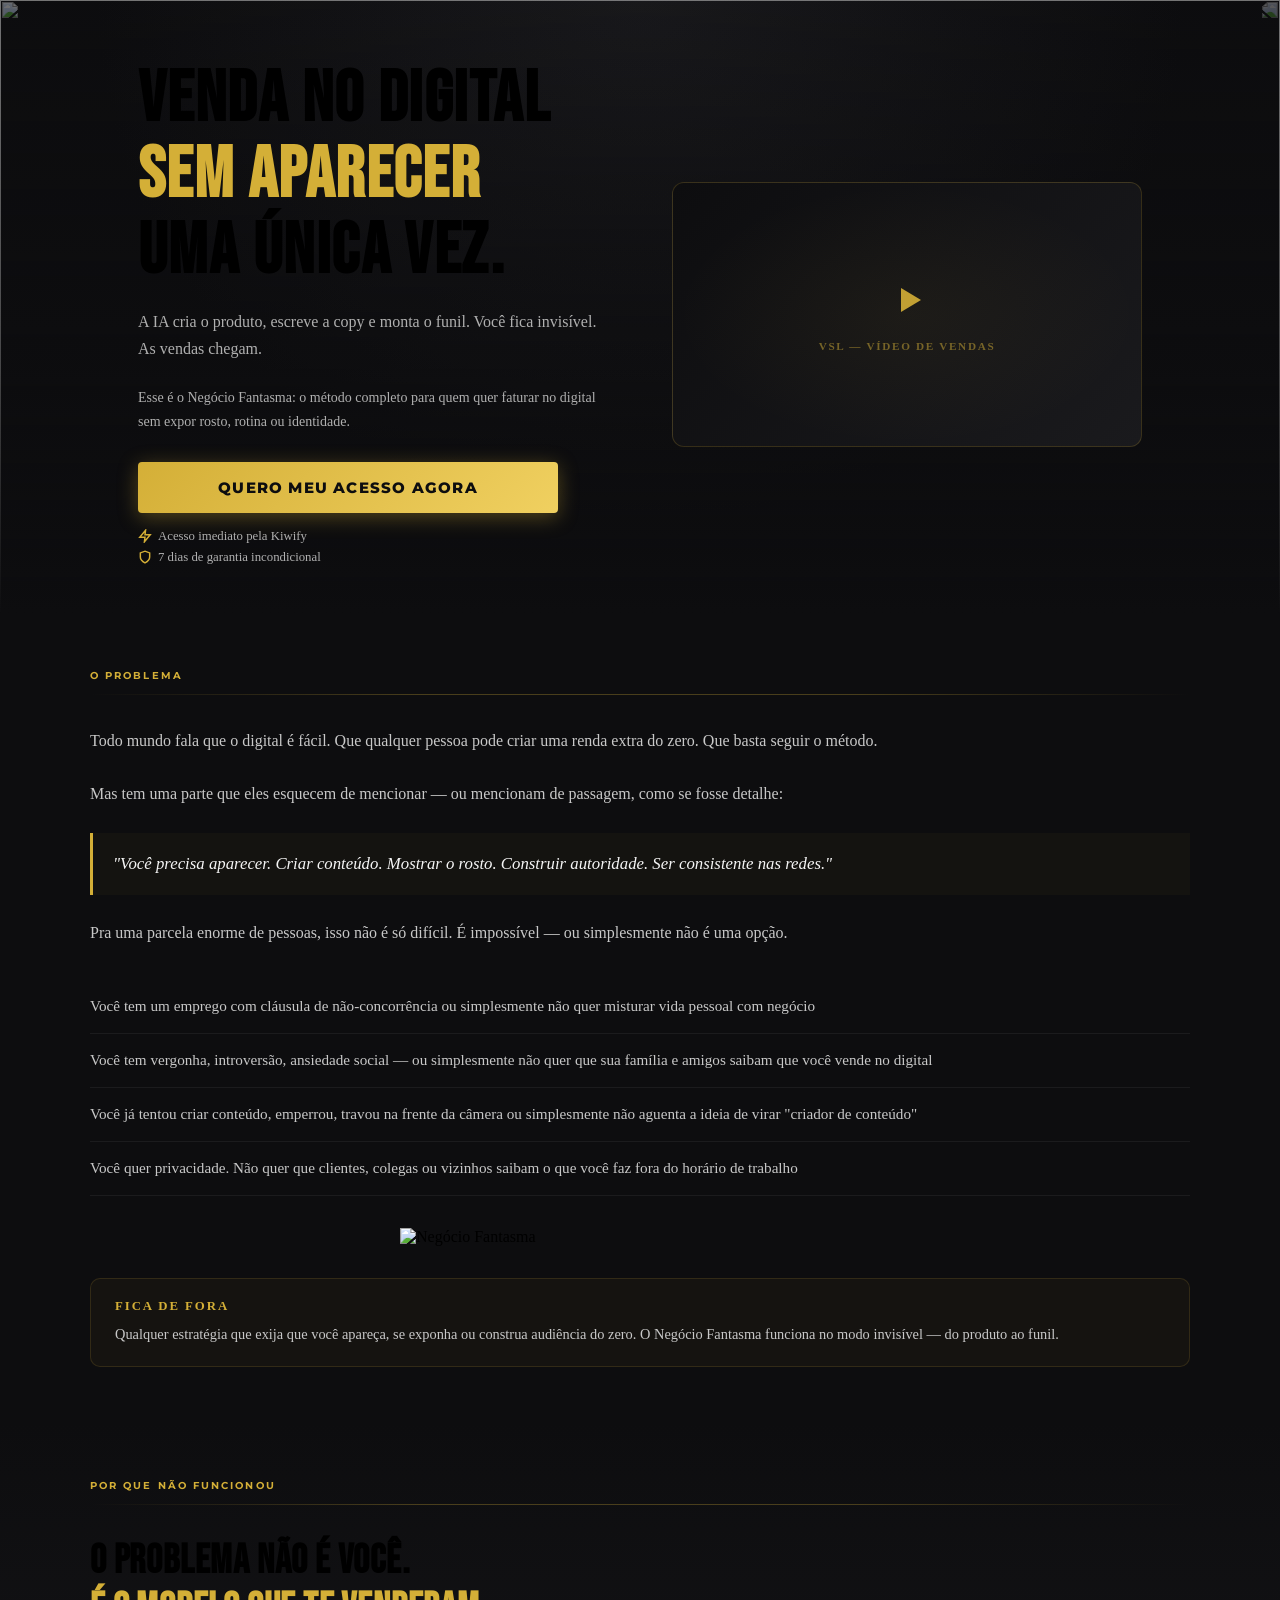
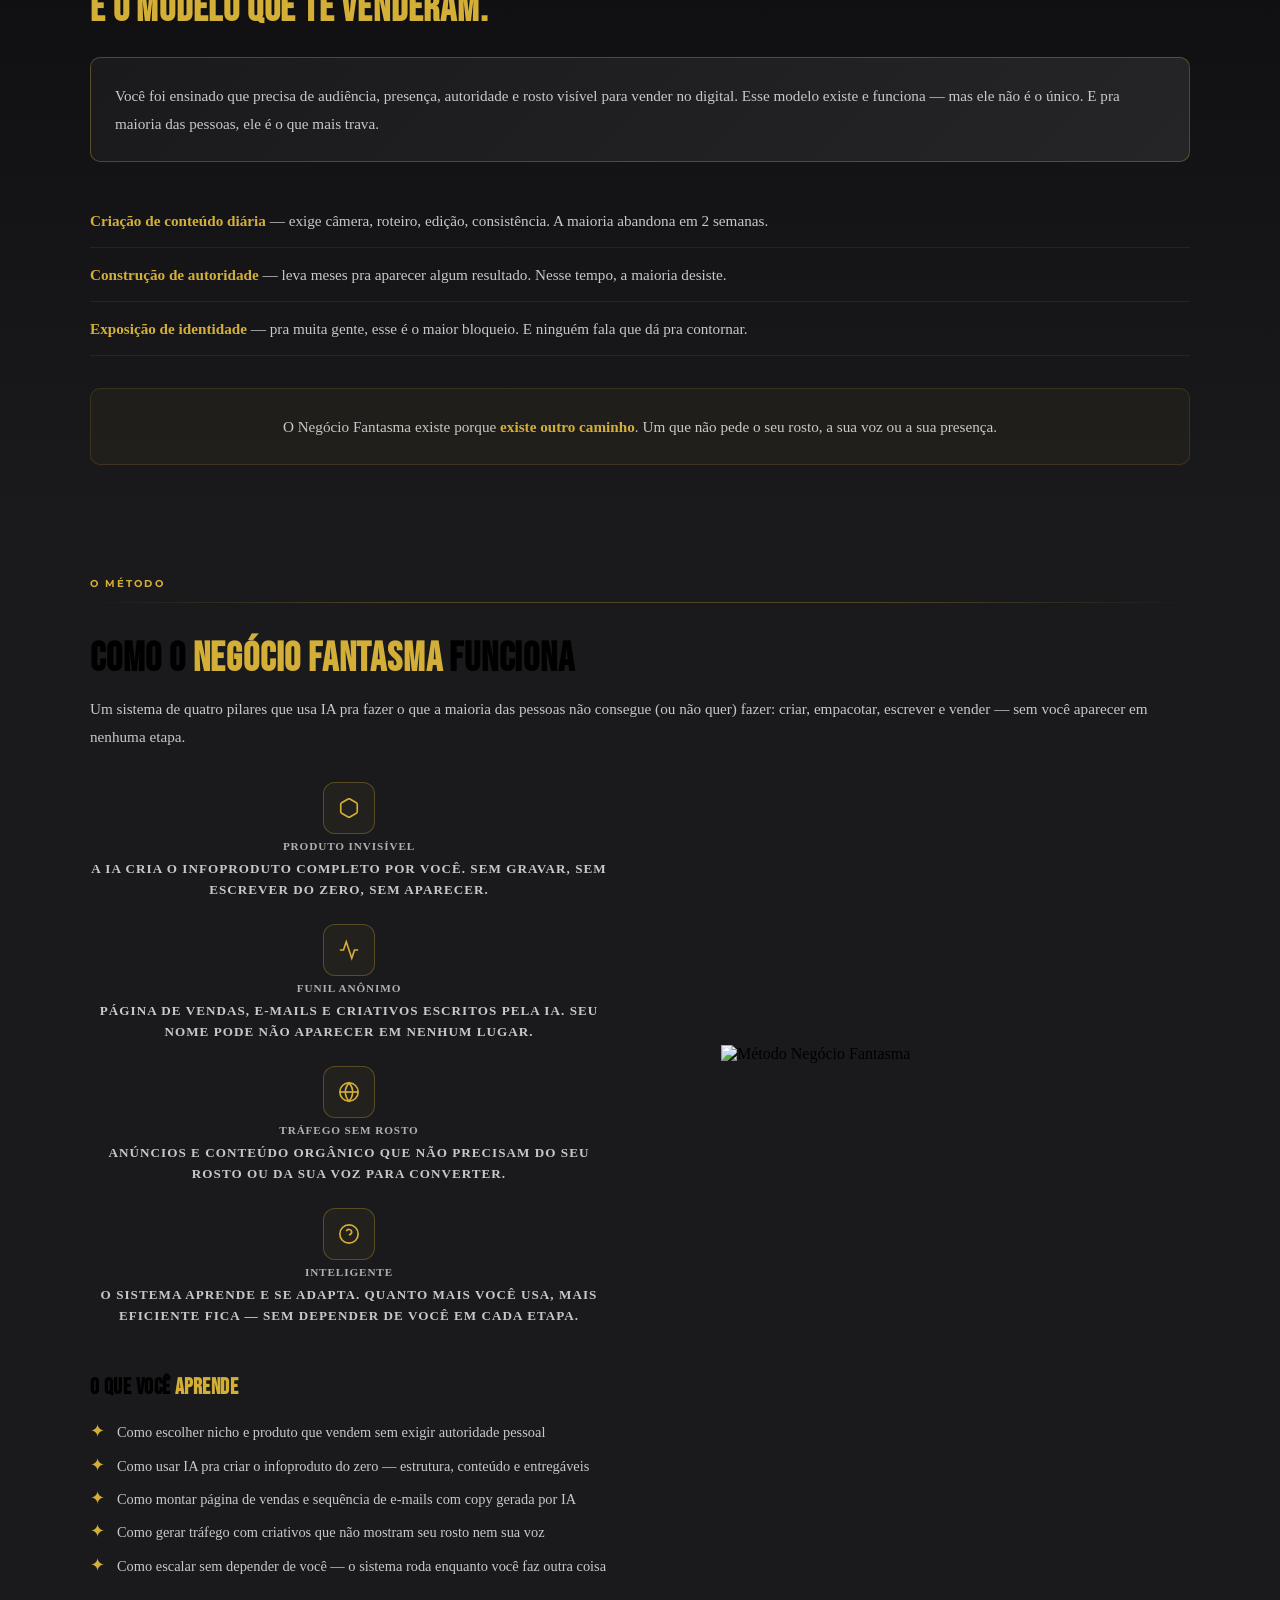
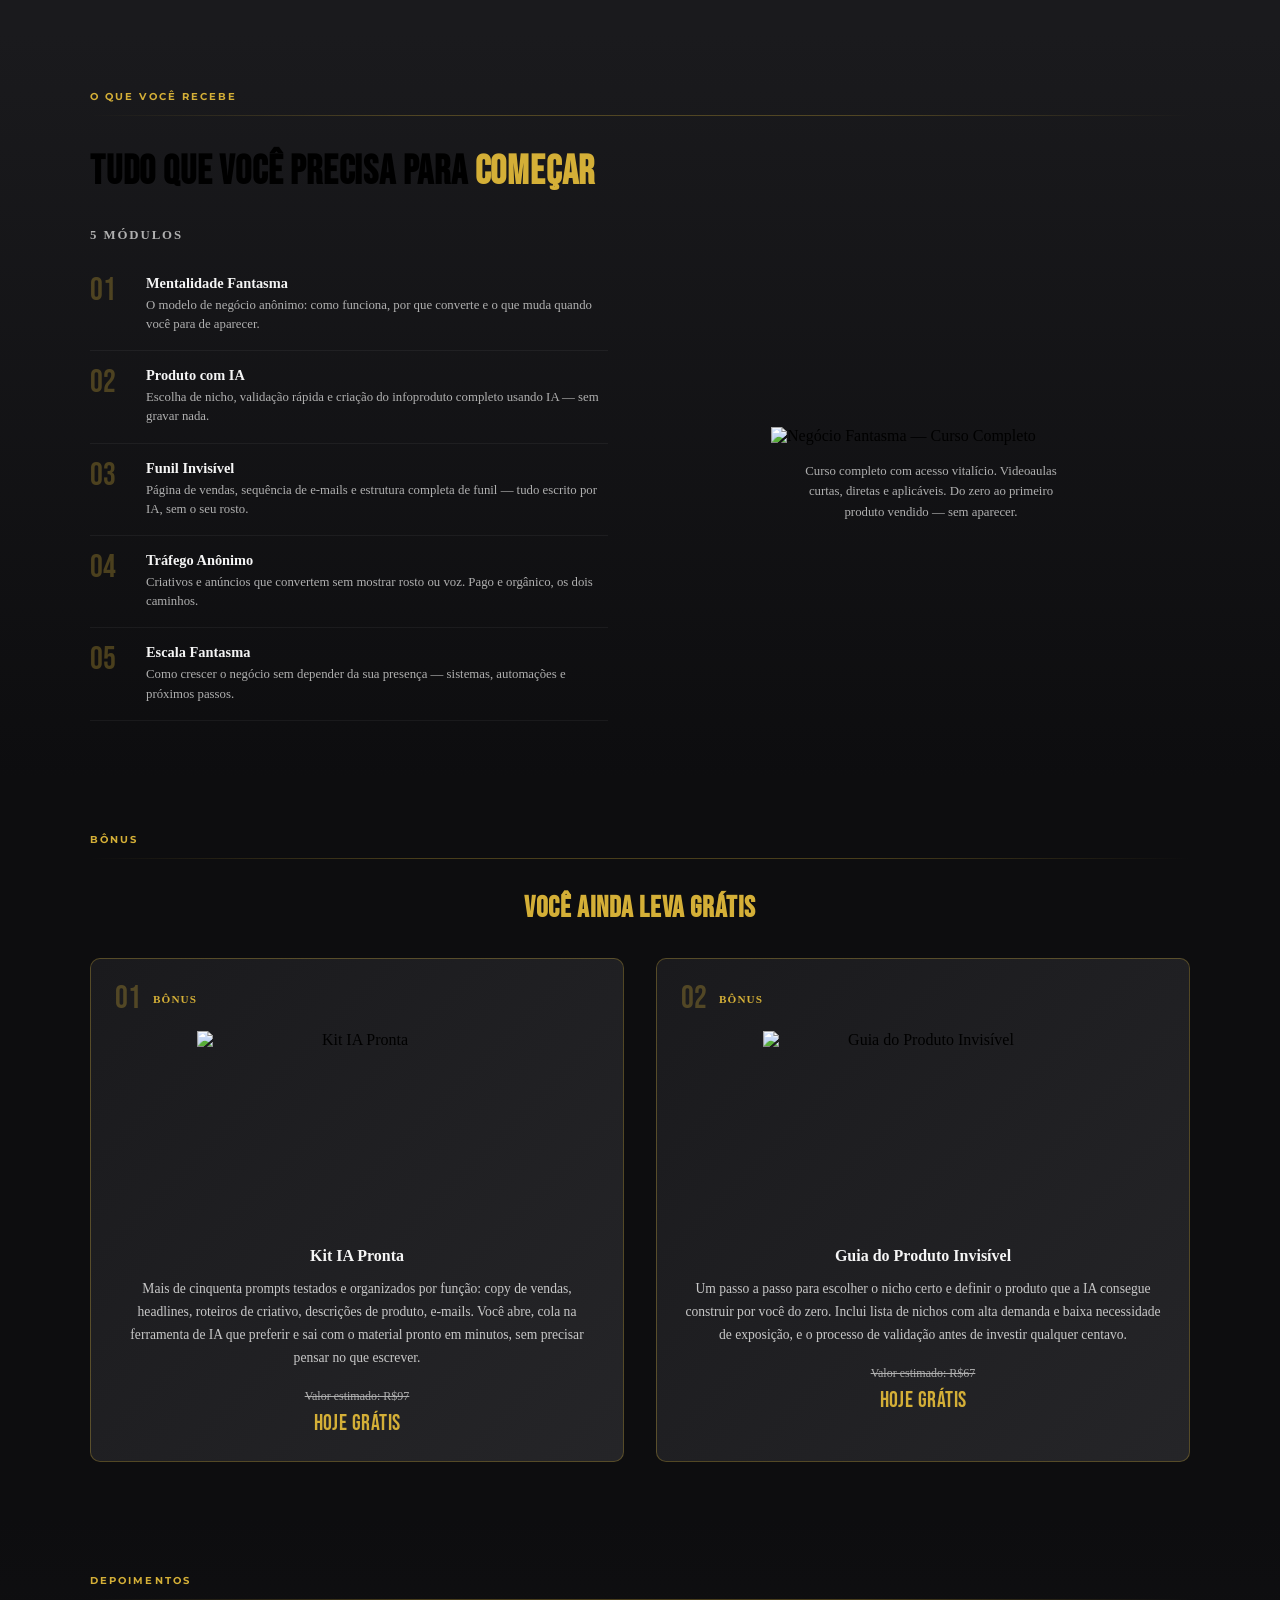
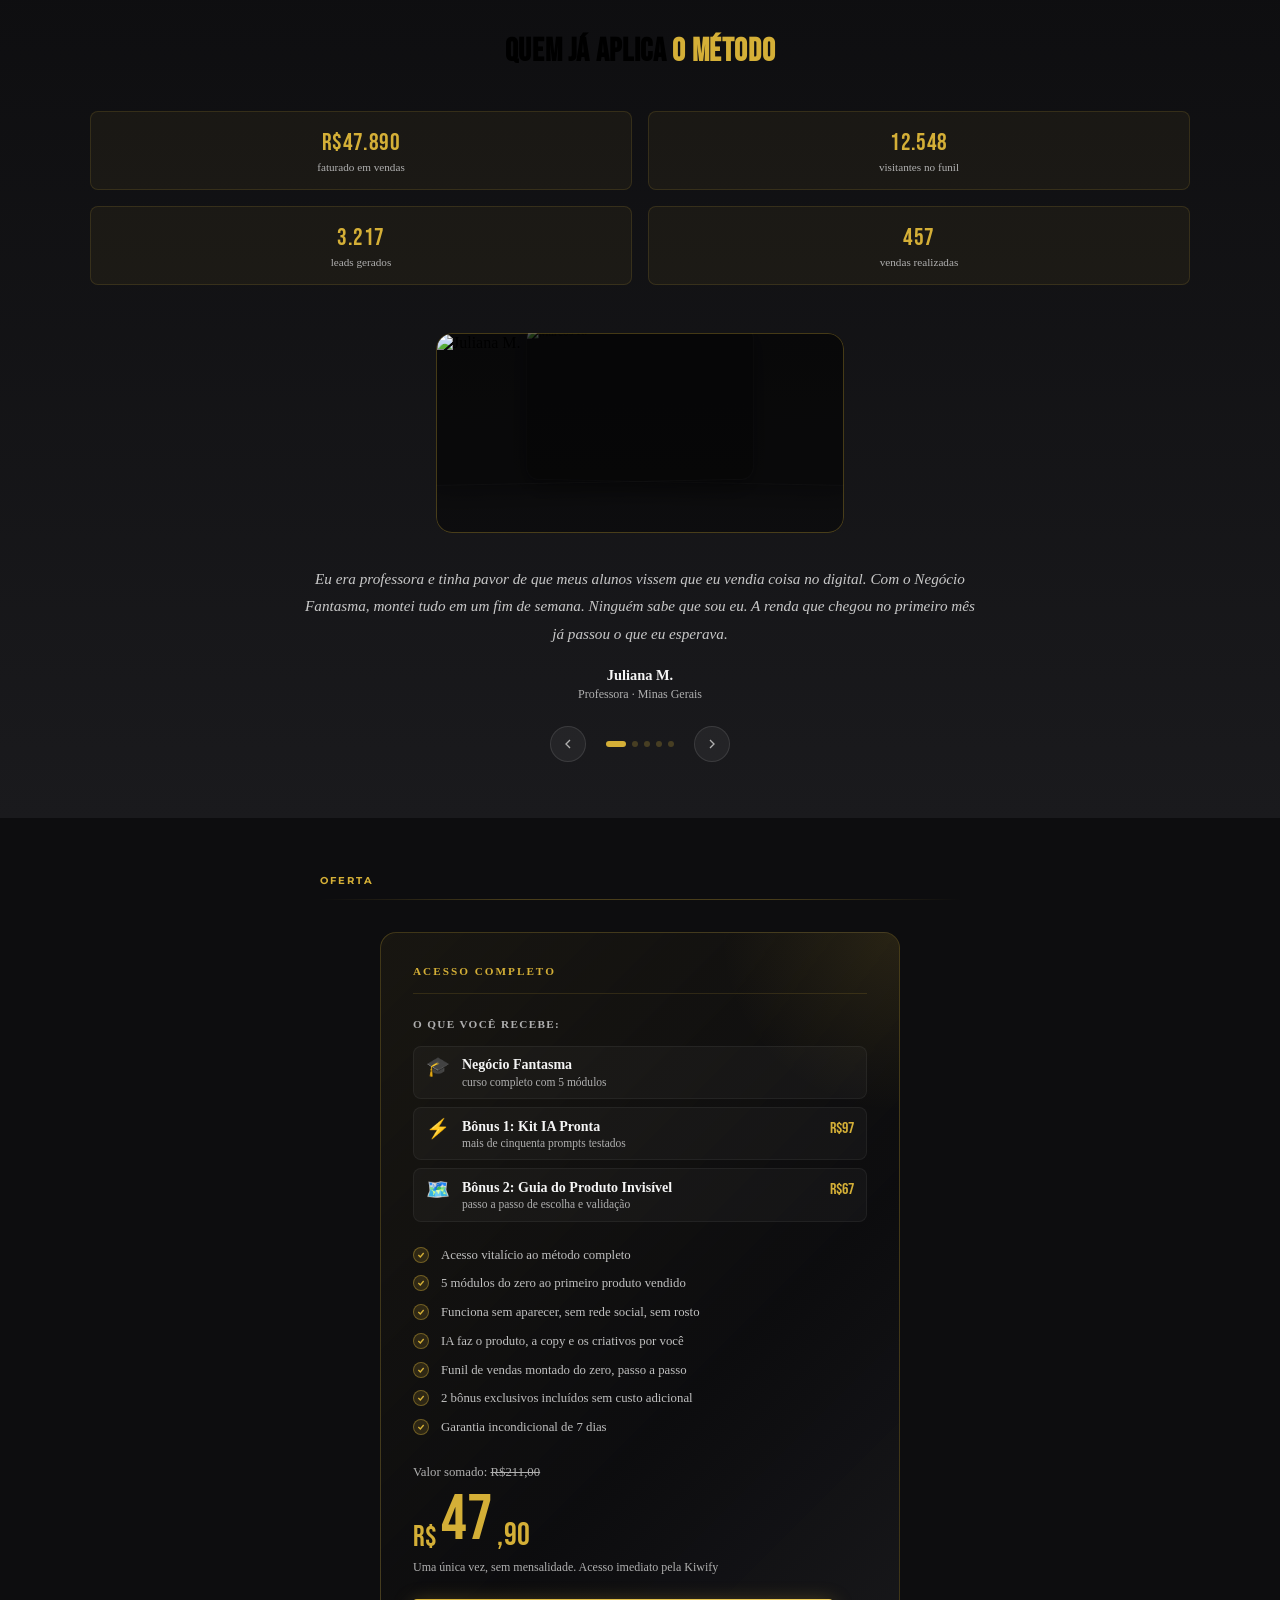
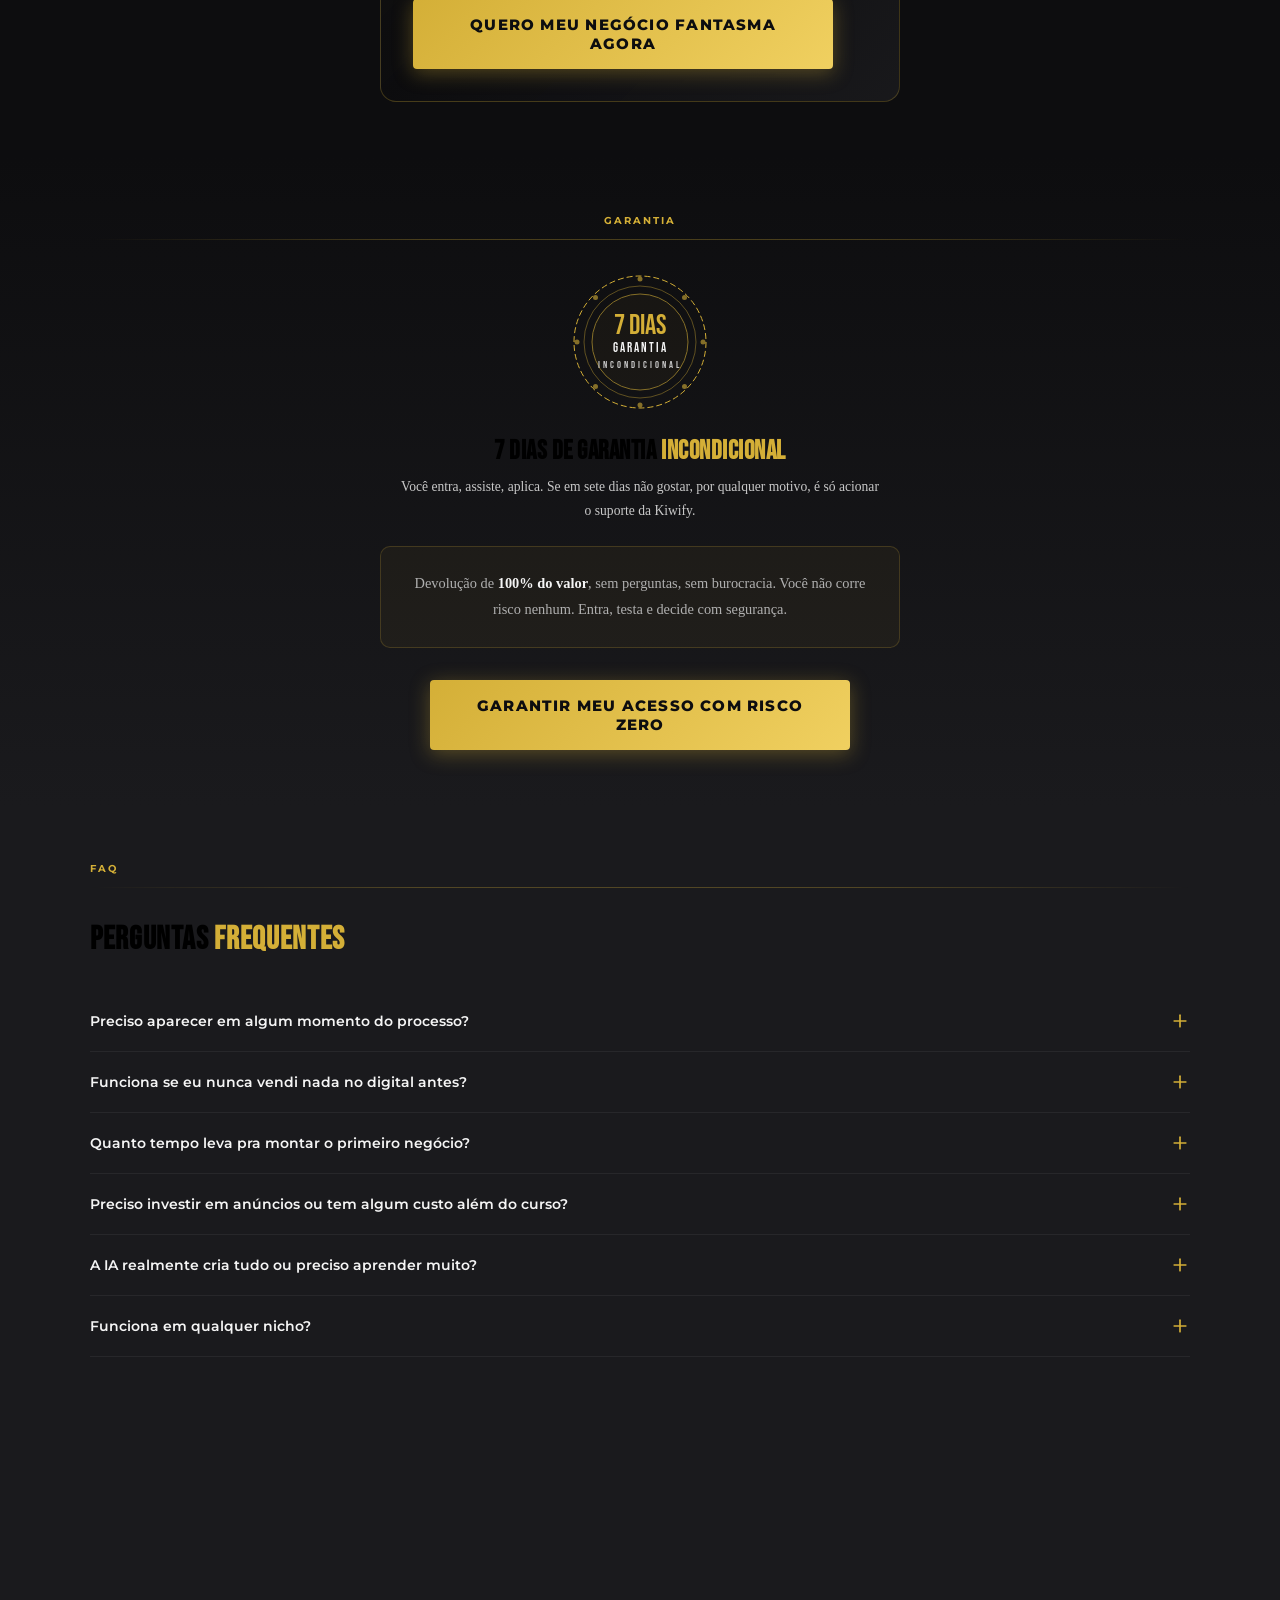
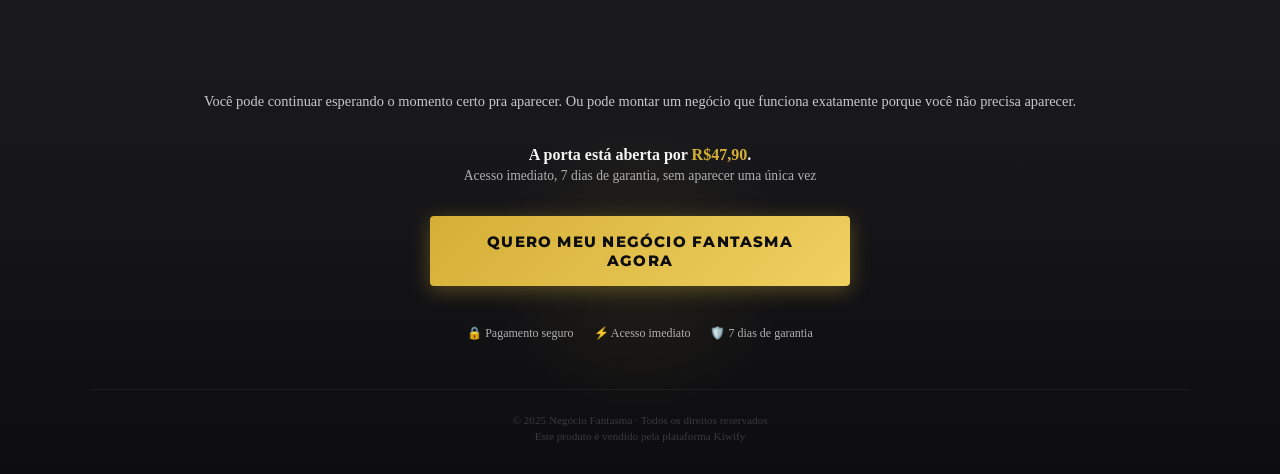
==== index.html @ 1757d009 "Add files via upload" ====
<!DOCTYPE html>
<html lang="pt-BR">
<head>
  <meta charset="UTF-8" />
  <meta name="viewport" content="width=device-width, initial-scale=1.0" />
  <title>Negócio Fantasma — Venda no Digital Sem Aparecer</title>
  <link rel="preconnect" href="https://fonts.googleapis.com" />
  <link rel="preconnect" href="https://fonts.gstatic.com" crossorigin />
  <link href="https://fonts.googleapis.com/css2?family=Bebas+Neue&family=Montserrat:ital,wght@0,400;0,500;0,600;0,700;1,400&display=swap" rel="stylesheet" />
  <link rel="stylesheet" href="styles.css" />
</head>
<body>

<!-- ===== HERO ===== -->
<section style="background:radial-gradient(ellipse at top center,#1a1a1d 0%,#0d0d0f 60%);padding:0;position:relative;overflow:hidden;">
  <!-- bg image espelho -->
  <div style="position:absolute;inset:0;z-index:0;opacity:0.35;transform:scaleX(-1);">
    <img src="images/img1.png" alt="" aria-hidden="true" style="width:100%;height:100%;object-fit:cover;object-position:center;" />
  </div>
  <!-- bg image normal -->
  <div style="position:absolute;inset:0;z-index:0;opacity:0.45;">
    <img src="images/img1.png" alt="" aria-hidden="true" style="width:100%;height:100%;object-fit:cover;object-position:center;" />
  </div>
  <!-- gradient overlay -->
  <div style="position:absolute;inset:0;z-index:1;background:linear-gradient(to bottom,rgba(13,13,15,0.1) 0%,rgba(13,13,15,0.5) 60%,#0d0d0f 100%);"></div>

  <div class="nf-hero-inner" style="position:relative;z-index:2;max-width:480px;margin:0 auto;padding:3rem 1.25rem 2rem;">
    <!-- LEFT — text + CTA -->
    <div class="nf-hero-left">
      <div style="text-align:center;margin-bottom:1.25rem;">
        <h1 class="nf-title" style="font-size:clamp(2.8rem,10vw,4.5rem);line-height:1;margin-bottom:0.25rem;">VENDA NO DIGITAL</h1>
        <h1 class="nf-title nf-gold" style="font-size:clamp(2.8rem,10vw,4.5rem);line-height:1;margin-bottom:0.25rem;">SEM APARECER</h1>
        <h1 class="nf-title" style="font-size:clamp(2.8rem,10vw,4.5rem);line-height:1;">UMA ÚNICA VEZ.</h1>
      </div>

      <p style="font-size:1rem;line-height:1.7;color:#b0b0b0;text-align:center;margin-bottom:1.5rem;">
        A IA cria o produto, escreve a copy e monta o funil. Você fica invisível. As vendas chegam.
      </p>

      <!-- VSL mobile -->
      <div class="nf-hero-vsl-mobile">
        <div class="nf-video-placeholder" style="margin-bottom:1.75rem;aspect-ratio:16/9;">
          <svg width="48" height="48" viewBox="0 0 48 48" fill="none" xmlns="http://www.w3.org/2000/svg" style="opacity:0.9;">
            <polygon points="18,12 38,24 18,36" fill="#d4af37"/>
          </svg>
          <span class="nf-video-label">VSL — Vídeo de Vendas</span>
        </div>
      </div>

      <p style="font-size:0.875rem;line-height:1.7;color:#b0b0b0;text-align:center;margin-bottom:1.75rem;">
        Esse é o Negócio Fantasma: o método completo para quem quer faturar no digital sem expor rosto, rotina ou identidade.
      </p>

      <div style="display:flex;justify-content:center;margin-bottom:1rem;">
        <a href="#oferta" class="nf-btn nf-btn-pulse">QUERO MEU ACESSO AGORA</a>
      </div>

      <div class="nf-trust-badges" style="display:flex;flex-direction:column;gap:6px;align-items:center;margin-top:0.75rem;">
        <div class="nf-trust-badge">
          <svg width="14" height="14" viewBox="0 0 24 24" fill="none" stroke="currentColor" stroke-width="2.5"><polygon points="13 2 3 14 12 14 11 22 21 10 12 10 13 2"/></svg>
          <span>Acesso imediato pela Kiwify</span>
        </div>
        <div class="nf-trust-badge">
          <svg width="14" height="14" viewBox="0 0 24 24" fill="none" stroke="currentColor" stroke-width="2.5"><path d="M12 22s8-4 8-10V5l-8-3-8 3v7c0 6 8 10 8 10z"/></svg>
          <span>7 dias de garantia incondicional</span>
        </div>
      </div>
    </div>

    <!-- RIGHT — VSL desktop -->
    <div class="nf-hero-right nf-hero-vsl-desktop">
      <div class="nf-video-placeholder" style="aspect-ratio:16/9;width:100%;">
        <svg width="48" height="48" viewBox="0 0 48 48" fill="none" xmlns="http://www.w3.org/2000/svg" style="opacity:0.9;">
          <polygon points="18,12 38,24 18,36" fill="#d4af37"/>
        </svg>
        <span class="nf-video-label">VSL — Vídeo de Vendas</span>
      </div>
    </div>
  </div>
</section>

<!-- ===== DOR ===== -->
<section class="nf-section" style="background:#0d0d0f;">
  <div class="nf-container">
    <p class="nf-section-label">O problema</p>
    <div class="nf-divider" style="margin:0.75rem 0 2rem;"></div>

    <div class="nf-fade-up">
      <p style="font-size:1rem;line-height:1.8;color:#c8c8c8;margin-bottom:1.5rem;">
        Todo mundo fala que o digital é fácil. Que qualquer pessoa pode criar uma renda extra do zero. Que basta seguir o método.
      </p>
      <p style="font-size:1rem;line-height:1.8;color:#c8c8c8;margin-bottom:1.5rem;">
        Mas tem uma parte que eles esquecem de mencionar — ou mencionam de passagem, como se fosse detalhe:
      </p>

      <div style="border-left:3px solid #d4af37;padding:1rem 1.25rem;margin-bottom:1.5rem;background:rgba(212,175,55,0.03);">
        <p style="font-size:1.05rem;line-height:1.8;color:#f5f5f5;font-style:italic;margin:0;">
          "Você precisa aparecer. Criar conteúdo. Mostrar o rosto. Construir autoridade. Ser consistente nas redes."
        </p>
      </div>

      <p style="font-size:1rem;line-height:1.8;color:#c8c8c8;margin-bottom:2rem;">
        Pra uma parcela enorme de pessoas, isso não é só difícil. É impossível — ou simplesmente não é uma opção.
      </p>
    </div>

    <div class="nf-stagger" style="margin-bottom:2rem;">
      <div style="padding:0.85rem 0;border-bottom:1px solid rgba(255,255,255,0.06);">
        <p style="font-size:0.95rem;line-height:1.7;color:#c8c8c8;margin:0;">Você tem um emprego com cláusula de não-concorrência ou simplesmente não quer misturar vida pessoal com negócio</p>
      </div>
      <div style="padding:0.85rem 0;border-bottom:1px solid rgba(255,255,255,0.06);">
        <p style="font-size:0.95rem;line-height:1.7;color:#c8c8c8;margin:0;">Você tem vergonha, introversão, ansiedade social — ou simplesmente não quer que sua família e amigos saibam que você vende no digital</p>
      </div>
      <div style="padding:0.85rem 0;border-bottom:1px solid rgba(255,255,255,0.06);">
        <p style="font-size:0.95rem;line-height:1.7;color:#c8c8c8;margin:0;">Você já tentou criar conteúdo, emperrou, travou na frente da câmera ou simplesmente não aguenta a ideia de virar "criador de conteúdo"</p>
      </div>
      <div style="padding:0.85rem 0;border-bottom:1px solid rgba(255,255,255,0.06);">
        <p style="font-size:0.95rem;line-height:1.7;color:#c8c8c8;margin:0;">Você quer privacidade. Não quer que clientes, colegas ou vizinhos saibam o que você faz fora do horário de trabalho</p>
      </div>
    </div>

    <div style="margin-bottom:2rem;">
      <img src="images/img3.png" alt="Negócio Fantasma" style="width:100%;max-width:480px;display:block;margin:0 auto;" />
    </div>

    <div class="nf-fade-up" style="background:rgba(212,175,55,0.04);border:1px solid rgba(212,175,55,0.15);border-radius:10px;padding:1.25rem 1.5rem;">
      <p style="font-size:0.8rem;font-weight:700;letter-spacing:0.15em;text-transform:uppercase;color:#d4af37;margin-bottom:0.5rem;">Fica de fora</p>
      <p style="font-size:0.9rem;line-height:1.7;color:#c8c8c8;margin:0;">
        Qualquer estratégia que exija que você apareça, se exponha ou construa audiência do zero. O Negócio Fantasma funciona no modo invisível — do produto ao funil.
      </p>
    </div>
  </div>
</section>

<!-- ===== POR QUE NÃO FUNCIONOU ===== -->
<section class="nf-section" style="background:linear-gradient(180deg,#0d0d0f 0%,#1a1a1d 100%);">
  <div class="nf-container">
    <p class="nf-section-label">Por que não funcionou</p>
    <div class="nf-divider" style="margin:0.75rem 0 2rem;"></div>

    <h2 class="nf-title nf-fade-up" style="font-size:clamp(1.8rem,5vw,2.5rem);margin-bottom:1.5rem;">
      O PROBLEMA NÃO É VOCÊ.<br/>
      <span class="nf-gold">É O MODELO QUE TE VENDERAM.</span>
    </h2>

    <div class="nf-card-gold nf-fade-up" style="margin-bottom:2rem;">
      <p style="font-size:0.95rem;line-height:1.8;color:#c8c8c8;margin:0;">
        Você foi ensinado que precisa de audiência, presença, autoridade e rosto visível para vender no digital. Esse modelo existe e funciona — mas ele não é o único. E pra maioria das pessoas, ele é o que mais trava.
      </p>
    </div>

    <div class="nf-stagger" style="margin-bottom:2rem;">
      <div style="padding:0.85rem 0;border-bottom:1px solid rgba(255,255,255,0.06);">
        <p style="font-size:0.95rem;line-height:1.7;color:#c8c8c8;margin:0;"><span style="color:#d4af37;font-weight:700;">Criação de conteúdo diária</span> — exige câmera, roteiro, edição, consistência. A maioria abandona em 2 semanas.</p>
      </div>
      <div style="padding:0.85rem 0;border-bottom:1px solid rgba(255,255,255,0.06);">
        <p style="font-size:0.95rem;line-height:1.7;color:#c8c8c8;margin:0;"><span style="color:#d4af37;font-weight:700;">Construção de autoridade</span> — leva meses pra aparecer algum resultado. Nesse tempo, a maioria desiste.</p>
      </div>
      <div style="padding:0.85rem 0;border-bottom:1px solid rgba(255,255,255,0.06);">
        <p style="font-size:0.95rem;line-height:1.7;color:#c8c8c8;margin:0;"><span style="color:#d4af37;font-weight:700;">Exposição de identidade</span> — pra muita gente, esse é o maior bloqueio. E ninguém fala que dá pra contornar.</p>
      </div>
    </div>

    <div class="nf-fade-up" style="background:rgba(212,175,55,0.04);border:1px solid rgba(212,175,55,0.15);border-radius:10px;padding:1.5rem;text-align:center;">
      <p style="font-size:0.95rem;line-height:1.8;color:#c8c8c8;margin:0;">
        O Negócio Fantasma existe porque <span class="nf-gold" style="font-weight:700;">existe outro caminho</span>. Um que não pede o seu rosto, a sua voz ou a sua presença.
      </p>
    </div>
  </div>
</section>

<!-- ===== MÉTODO ===== -->
<section class="nf-section" style="background:#1a1a1d;">
  <div class="nf-container">
    <p class="nf-section-label">O Método</p>
    <div class="nf-divider" style="margin:0.75rem 0 2rem;"></div>

    <h2 class="nf-title nf-fade-up" style="font-size:clamp(1.8rem,5vw,2.5rem);margin-bottom:0.75rem;">
      COMO O <span class="nf-gold">NEGÓCIO FANTASMA</span> FUNCIONA
    </h2>

    <p class="nf-fade-up" style="font-size:0.95rem;line-height:1.8;color:#c8c8c8;margin-bottom:2rem;">
      Um sistema de quatro pilares que usa IA pra fazer o que a maioria das pessoas não consegue (ou não quer) fazer: criar, empacotar, escrever e vender — sem você aparecer em nenhuma etapa.
    </p>

    <div class="nf-grid-2 nf-fade-up" style="margin-bottom:3rem;">
      <!-- left: pillars -->
      <div style="display:flex;flex-direction:column;gap:1.5rem;">
        <div class="nf-icon-pill">
          <div class="icon-wrap">
            <svg width="22" height="22" viewBox="0 0 24 24" fill="none" stroke="currentColor" stroke-width="1.8"><path d="M21 16V8a2 2 0 0 0-1-1.73l-7-4a2 2 0 0 0-2 0l-7 4A2 2 0 0 0 3 8v8a2 2 0 0 0 1 1.73l7 4a2 2 0 0 0 2 0l7-4A2 2 0 0 0 21 16z"/></svg>
          </div>
          <span style="font-size:0.7rem;font-weight:700;letter-spacing:0.08em;text-transform:uppercase;color:#b0b0b0;">PRODUTO INVISÍVEL</span>
          <p style="font-size:0.82rem;line-height:1.6;color:#c8c8c8;text-align:center;margin:0;">A IA cria o infoproduto completo por você. Sem gravar, sem escrever do zero, sem aparecer.</p>
        </div>
        <div class="nf-icon-pill">
          <div class="icon-wrap">
            <svg width="22" height="22" viewBox="0 0 24 24" fill="none" stroke="currentColor" stroke-width="1.8"><path d="M22 12h-4l-3 9L9 3l-3 9H2"/></svg>
          </div>
          <span style="font-size:0.7rem;font-weight:700;letter-spacing:0.08em;text-transform:uppercase;color:#b0b0b0;">FUNIL ANÔNIMO</span>
          <p style="font-size:0.82rem;line-height:1.6;color:#c8c8c8;text-align:center;margin:0;">Página de vendas, e-mails e criativos escritos pela IA. Seu nome pode não aparecer em nenhum lugar.</p>
        </div>
        <div class="nf-icon-pill">
          <div class="icon-wrap">
            <svg width="22" height="22" viewBox="0 0 24 24" fill="none" stroke="currentColor" stroke-width="1.8"><circle cx="12" cy="12" r="10"/><line x1="2" y1="12" x2="22" y2="12"/><path d="M12 2a15.3 15.3 0 0 1 4 10 15.3 15.3 0 0 1-4 10 15.3 15.3 0 0 1-4-10 15.3 15.3 0 0 1 4-10z"/></svg>
          </div>
          <span style="font-size:0.7rem;font-weight:700;letter-spacing:0.08em;text-transform:uppercase;color:#b0b0b0;">TRÁFEGO SEM ROSTO</span>
          <p style="font-size:0.82rem;line-height:1.6;color:#c8c8c8;text-align:center;margin:0;">Anúncios e conteúdo orgânico que não precisam do seu rosto ou da sua voz para converter.</p>
        </div>
        <div class="nf-icon-pill">
          <div class="icon-wrap">
            <svg width="22" height="22" viewBox="0 0 24 24" fill="none" stroke="currentColor" stroke-width="1.8"><circle cx="12" cy="12" r="10"/><path d="M9.09 9a3 3 0 0 1 5.83 1c0 2-3 3-3 3"/><line x1="12" y1="17" x2="12.01" y2="17"/></svg>
          </div>
          <span style="font-size:0.7rem;font-weight:700;letter-spacing:0.08em;text-transform:uppercase;color:#b0b0b0;">INTELIGENTE</span>
          <p style="font-size:0.82rem;line-height:1.6;color:#c8c8c8;text-align:center;margin:0;">O sistema aprende e se adapta. Quanto mais você usa, mais eficiente fica — sem depender de você em cada etapa.</p>
        </div>
      </div>

      <!-- right: image -->
      <div style="display:flex;align-items:center;justify-content:center;">
        <img src="images/img4.png" alt="Método Negócio Fantasma" style="width:100%;max-width:420px;display:block;" />
      </div>
    </div>

    <div class="nf-fade-up">
      <h3 class="nf-title" style="font-size:1.4rem;margin-bottom:1.25rem;">O QUE VOCÊ <span class="nf-gold">APRENDE</span></h3>
      <div style="display:flex;flex-direction:column;gap:0.65rem;">
        <div style="display:flex;gap:0.75rem;align-items:flex-start;">
          <span style="color:#d4af37;font-size:1.1rem;line-height:1;flex-shrink:0;margin-top:2px;">✦</span>
          <p style="font-size:0.9rem;line-height:1.6;color:#c8c8c8;margin:0;">Como escolher nicho e produto que vendem sem exigir autoridade pessoal</p>
        </div>
        <div style="display:flex;gap:0.75rem;align-items:flex-start;">
          <span style="color:#d4af37;font-size:1.1rem;line-height:1;flex-shrink:0;margin-top:2px;">✦</span>
          <p style="font-size:0.9rem;line-height:1.6;color:#c8c8c8;margin:0;">Como usar IA pra criar o infoproduto do zero — estrutura, conteúdo e entregáveis</p>
        </div>
        <div style="display:flex;gap:0.75rem;align-items:flex-start;">
          <span style="color:#d4af37;font-size:1.1rem;line-height:1;flex-shrink:0;margin-top:2px;">✦</span>
          <p style="font-size:0.9rem;line-height:1.6;color:#c8c8c8;margin:0;">Como montar página de vendas e sequência de e-mails com copy gerada por IA</p>
        </div>
        <div style="display:flex;gap:0.75rem;align-items:flex-start;">
          <span style="color:#d4af37;font-size:1.1rem;line-height:1;flex-shrink:0;margin-top:2px;">✦</span>
          <p style="font-size:0.9rem;line-height:1.6;color:#c8c8c8;margin:0;">Como gerar tráfego com criativos que não mostram seu rosto nem sua voz</p>
        </div>
        <div style="display:flex;gap:0.75rem;align-items:flex-start;">
          <span style="color:#d4af37;font-size:1.1rem;line-height:1;flex-shrink:0;margin-top:2px;">✦</span>
          <p style="font-size:0.9rem;line-height:1.6;color:#c8c8c8;margin:0;">Como escalar sem depender de você — o sistema roda enquanto você faz outra coisa</p>
        </div>
      </div>
    </div>
  </div>
</section>

<!-- ===== O QUE VOCÊ RECEBE ===== -->
<section class="nf-section" style="background:linear-gradient(180deg,#1a1a1d 0%,#0d0d0f 100%);">
  <div class="nf-container">
    <p class="nf-section-label">O que você recebe</p>
    <div class="nf-divider" style="margin:0.75rem 0 2rem;"></div>

    <h2 class="nf-title nf-fade-up" style="font-size:clamp(1.8rem,5vw,2.5rem);margin-bottom:2rem;">
      TUDO QUE VOCÊ PRECISA PARA <span class="nf-gold">COMEÇAR</span>
    </h2>

    <div class="nf-grid-2 nf-grid-reverse nf-fade-up">
      <!-- left: image + caption -->
      <div style="display:flex;flex-direction:column;align-items:center;">
        <img src="images/img5.png" alt="Negócio Fantasma — Curso Completo" style="width:72%;max-width:320px;display:block;margin-bottom:1rem;" />
        <p style="font-size:0.8rem;line-height:1.6;color:#b0b0b0;text-align:center;max-width:280px;">
          Curso completo com acesso vitalício. Videoaulas curtas, diretas e aplicáveis. Do zero ao primeiro produto vendido — sem aparecer.
        </p>
      </div>

      <!-- right: modules -->
      <div>
        <h3 style="font-size:0.8rem;font-weight:700;letter-spacing:0.15em;text-transform:uppercase;color:#b0b0b0;margin-bottom:1rem;">5 MÓDULOS</h3>
        <div>
          <div class="nf-module-item">
            <span class="nf-module-num">01</span>
            <div>
              <p style="font-size:0.9rem;font-weight:700;color:#f5f5f5;margin-bottom:0.25rem;">Mentalidade Fantasma</p>
              <p style="font-size:0.8rem;color:#b0b0b0;line-height:1.5;margin:0;">O modelo de negócio anônimo: como funciona, por que converte e o que muda quando você para de aparecer.</p>
            </div>
          </div>
          <div class="nf-module-item">
            <span class="nf-module-num">02</span>
            <div>
              <p style="font-size:0.9rem;font-weight:700;color:#f5f5f5;margin-bottom:0.25rem;">Produto com IA</p>
              <p style="font-size:0.8rem;color:#b0b0b0;line-height:1.5;margin:0;">Escolha de nicho, validação rápida e criação do infoproduto completo usando IA — sem gravar nada.</p>
            </div>
          </div>
          <div class="nf-module-item">
            <span class="nf-module-num">03</span>
            <div>
              <p style="font-size:0.9rem;font-weight:700;color:#f5f5f5;margin-bottom:0.25rem;">Funil Invisível</p>
              <p style="font-size:0.8rem;color:#b0b0b0;line-height:1.5;margin:0;">Página de vendas, sequência de e-mails e estrutura completa de funil — tudo escrito por IA, sem o seu rosto.</p>
            </div>
          </div>
          <div class="nf-module-item">
            <span class="nf-module-num">04</span>
            <div>
              <p style="font-size:0.9rem;font-weight:700;color:#f5f5f5;margin-bottom:0.25rem;">Tráfego Anônimo</p>
              <p style="font-size:0.8rem;color:#b0b0b0;line-height:1.5;margin:0;">Criativos e anúncios que convertem sem mostrar rosto ou voz. Pago e orgânico, os dois caminhos.</p>
            </div>
          </div>
          <div class="nf-module-item">
            <span class="nf-module-num">05</span>
            <div>
              <p style="font-size:0.9rem;font-weight:700;color:#f5f5f5;margin-bottom:0.25rem;">Escala Fantasma</p>
              <p style="font-size:0.8rem;color:#b0b0b0;line-height:1.5;margin:0;">Como crescer o negócio sem depender da sua presença — sistemas, automações e próximos passos.</p>
            </div>
          </div>
        </div>
      </div>
    </div>
  </div>
</section>

<!-- ===== BÔNUS ===== -->
<section class="nf-section" style="background:#0d0d0f;">
  <div class="nf-container">
    <p class="nf-section-label">Bônus</p>
    <div class="nf-divider" style="margin:0.75rem 0 2rem;"></div>

    <h2 class="nf-title nf-fade-up" style="font-size:1.8rem;color:#d4af37;text-align:center;margin-bottom:2rem;">VOCÊ AINDA LEVA GRÁTIS</h2>

    <div class="nf-bonus-grid nf-stagger">
      <!-- Bônus 1 -->
      <div class="nf-card-gold" style="text-align:center;">
        <div style="display:flex;align-items:center;gap:0.75rem;margin-bottom:1rem;">
          <span style="font-family:'Bebas Neue',sans-serif;font-size:2rem;color:rgba(212,175,55,0.3);line-height:1;">01</span>
          <span style="font-size:0.7rem;font-weight:700;letter-spacing:0.1em;text-transform:uppercase;color:#d4af37;">Bônus</span>
        </div>
        <img src="images/img_bonus1.png" alt="Kit IA Pronta" style="width:100%;max-width:320px;height:200px;object-fit:contain;display:block;margin:0 auto 1rem;" />
        <h3 style="font-size:1rem;font-weight:700;color:#f5f5f5;text-align:center;margin-bottom:0.75rem;">Kit IA Pronta</h3>
        <p style="font-size:0.85rem;line-height:1.7;color:#c8c8c8;margin-bottom:1.25rem;">
          Mais de cinquenta prompts testados e organizados por função: copy de vendas, headlines, roteiros de criativo, descrições de produto, e-mails. Você abre, cola na ferramenta de IA que preferir e sai com o material pronto em minutos, sem precisar pensar no que escrever.
        </p>
        <div>
          <p style="font-size:0.75rem;color:#b0b0b0;margin-bottom:0.35rem;"><s>Valor estimado: R$97</s></p>
          <p class="nf-title" style="font-size:1.4rem;color:#d4af37;margin:0;">HOJE GRÁTIS</p>
        </div>
      </div>

      <!-- Bônus 2 -->
      <div class="nf-card-gold" style="text-align:center;">
        <div style="display:flex;align-items:center;gap:0.75rem;margin-bottom:1rem;">
          <span style="font-family:'Bebas Neue',sans-serif;font-size:2rem;color:rgba(212,175,55,0.3);line-height:1;">02</span>
          <span style="font-size:0.7rem;font-weight:700;letter-spacing:0.1em;text-transform:uppercase;color:#d4af37;">Bônus</span>
        </div>
        <img src="images/img_bonus2.png" alt="Guia do Produto Invisível" style="width:100%;max-width:320px;height:200px;object-fit:contain;display:block;margin:0 auto 1rem;" />
        <h3 style="font-size:1rem;font-weight:700;color:#f5f5f5;text-align:center;margin-bottom:0.75rem;">Guia do Produto Invisível</h3>
        <p style="font-size:0.85rem;line-height:1.7;color:#c8c8c8;margin-bottom:1.25rem;">
          Um passo a passo para escolher o nicho certo e definir o produto que a IA consegue construir por você do zero. Inclui lista de nichos com alta demanda e baixa necessidade de exposição, e o processo de validação antes de investir qualquer centavo.
        </p>
        <div>
          <p style="font-size:0.75rem;color:#b0b0b0;margin-bottom:0.35rem;"><s>Valor estimado: R$67</s></p>
          <p class="nf-title" style="font-size:1.4rem;color:#d4af37;margin:0;">HOJE GRÁTIS</p>
        </div>
      </div>
    </div>
  </div>
</section>

<!-- ===== DEPOIMENTOS ===== -->
<section class="nf-section" style="background:linear-gradient(180deg,#0d0d0f 0%,#1a1a1d 100%);">
  <div class="nf-container">
    <p class="nf-section-label">Depoimentos</p>
    <div class="nf-divider" style="margin:0.75rem 0 2rem;"></div>

    <h2 class="nf-title nf-fade-up" style="font-size:2rem;text-align:center;margin-bottom:2.5rem;">
      QUEM JÁ APLICA <span class="nf-gold">O MÉTODO</span>
    </h2>

    <!-- Stats 2x2 -->
    <div class="nf-fade-up" style="display:grid;grid-template-columns:repeat(2,1fr);gap:1rem;margin-bottom:3rem;">
      <div style="background:rgba(212,175,55,0.05);border:1px solid rgba(212,175,55,0.15);border-radius:8px;padding:1rem;text-align:center;">
        <p class="nf-title" style="font-size:1.5rem;color:#d4af37;margin-bottom:0.25rem;">R$47.890</p>
        <p style="font-size:0.7rem;color:#b0b0b0;margin:0;">faturado em vendas</p>
      </div>
      <div style="background:rgba(212,175,55,0.05);border:1px solid rgba(212,175,55,0.15);border-radius:8px;padding:1rem;text-align:center;">
        <p class="nf-title" style="font-size:1.5rem;color:#d4af37;margin-bottom:0.25rem;">12.548</p>
        <p style="font-size:0.7rem;color:#b0b0b0;margin:0;">visitantes no funil</p>
      </div>
      <div style="background:rgba(212,175,55,0.05);border:1px solid rgba(212,175,55,0.15);border-radius:8px;padding:1rem;text-align:center;">
        <p class="nf-title" style="font-size:1.5rem;color:#d4af37;margin-bottom:0.25rem;">3.217</p>
        <p style="font-size:0.7rem;color:#b0b0b0;margin:0;">leads gerados</p>
      </div>
      <div style="background:rgba(212,175,55,0.05);border:1px solid rgba(212,175,55,0.15);border-radius:8px;padding:1rem;text-align:center;">
        <p class="nf-title" style="font-size:1.5rem;color:#d4af37;margin-bottom:0.25rem;">457</p>
        <p style="font-size:0.7rem;color:#b0b0b0;margin:0;">vendas realizadas</p>
      </div>
    </div>

    <!-- CircularTestimonials -->
    <div id="nf-circ-container" class="nf-fade-up" style="max-width:680px;margin:0 auto;">
      <div class="nf-circ-images" style="position:relative;height:200px;display:flex;align-items:flex-end;justify-content:center;margin-bottom:2rem;perspective:800px;"></div>

      <div style="text-align:center;margin-bottom:1.5rem;">
        <p class="nf-circ-quote" style="font-size:0.95rem;line-height:1.8;color:#c8c8c8;font-style:italic;margin-bottom:1.25rem;min-height:80px;transition:opacity 0.3s,transform 0.3s;"></p>
        <p class="nf-circ-name" style="font-size:0.9rem;font-weight:700;color:#f5f5f5;margin-bottom:0.2rem;"></p>
        <p class="nf-circ-designation" style="font-size:0.75rem;color:#b0b0b0;margin:0;"></p>
      </div>

      <div style="display:flex;align-items:center;justify-content:center;gap:1.25rem;">
        <button class="nf-circ-prev" aria-label="Anterior" style="width:36px;height:36px;border-radius:50%;background:rgba(255,255,255,0.05);border:1px solid rgba(255,255,255,0.1);color:#b0b0b0;cursor:pointer;display:flex;align-items:center;justify-content:center;transition:background 0.2s;">
          <svg width="16" height="16" viewBox="0 0 24 24" fill="none" stroke="currentColor" stroke-width="2"><polyline points="15 18 9 12 15 6"/></svg>
        </button>
        <div class="nf-circ-dots" style="display:flex;gap:6px;align-items:center;"></div>
        <button class="nf-circ-next" aria-label="Próximo" style="width:36px;height:36px;border-radius:50%;background:rgba(255,255,255,0.05);border:1px solid rgba(255,255,255,0.1);color:#b0b0b0;cursor:pointer;display:flex;align-items:center;justify-content:center;transition:background 0.2s;">
          <svg width="16" height="16" viewBox="0 0 24 24" fill="none" stroke="currentColor" stroke-width="2"><polyline points="9 18 15 12 9 6"/></svg>
        </button>
      </div>
    </div>
  </div>
</section>

<!-- ===== OFERTA ===== -->
<section id="oferta" class="nf-section" style="background:#0d0d0f;">
  <div class="nf-container nf-offer-inner">
    <p class="nf-section-label">Oferta</p>
    <div class="nf-divider" style="margin:0.75rem 0 2rem;"></div>

    <div class="nf-blur-in" style="position:relative;border-radius:16px;border:1px solid rgba(212,175,55,0.25);background:linear-gradient(135deg,rgba(212,175,55,0.06) 0%,rgba(13,13,15,0.95) 60%,rgba(26,26,29,0.9) 100%);padding:2rem;max-width:520px;margin:0 auto;overflow:hidden;">
      <!-- Glow corner -->
      <div style="position:absolute;top:0;right:0;width:180px;height:180px;background:radial-gradient(circle at top right,rgba(212,175,55,0.12),transparent 70%);pointer-events:none;"></div>

      <!-- Tier label -->
      <p style="font-size:0.7rem;font-weight:700;letter-spacing:0.18em;text-transform:uppercase;color:#d4af37;margin-bottom:1rem;">Acesso Completo</p>
      <div style="border-bottom:1px solid rgba(212,175,55,0.15);margin-bottom:1.5rem;"></div>

      <p style="font-size:0.7rem;font-weight:700;letter-spacing:0.12em;text-transform:uppercase;color:#b0b0b0;margin-bottom:1rem;">O que você recebe:</p>
      <div style="display:flex;flex-direction:column;gap:0.5rem;margin-bottom:1.5rem;">
        <div style="display:flex;gap:0.75rem;padding:0.65rem 0.75rem;background:rgba(255,255,255,0.03);border-radius:8px;border:1px solid rgba(255,255,255,0.05);align-items:flex-start;">
          <span style="font-size:1.2rem;line-height:1;flex-shrink:0;">🎓</span>
          <div style="flex:1;">
            <p style="font-size:0.875rem;font-weight:700;color:#f5f5f5;margin-bottom:0.15rem;">Negócio Fantasma</p>
            <p style="font-size:0.72rem;color:#b0b0b0;margin:0;">curso completo com 5 módulos</p>
          </div>
        </div>
        <div style="display:flex;gap:0.75rem;padding:0.65rem 0.75rem;background:rgba(255,255,255,0.03);border-radius:8px;border:1px solid rgba(255,255,255,0.05);align-items:flex-start;">
          <span style="font-size:1.2rem;line-height:1;flex-shrink:0;">⚡</span>
          <div style="flex:1;">
            <p style="font-size:0.875rem;font-weight:700;color:#f5f5f5;margin-bottom:0.15rem;">Bônus 1: Kit IA Pronta</p>
            <p style="font-size:0.72rem;color:#b0b0b0;margin:0;">mais de cinquenta prompts testados</p>
          </div>
          <span style="font-family:'Bebas Neue',sans-serif;font-size:1rem;color:#d4af37;flex-shrink:0;">R$97</span>
        </div>
        <div style="display:flex;gap:0.75rem;padding:0.65rem 0.75rem;background:rgba(255,255,255,0.03);border-radius:8px;border:1px solid rgba(255,255,255,0.05);align-items:flex-start;">
          <span style="font-size:1.2rem;line-height:1;flex-shrink:0;">🗺️</span>
          <div style="flex:1;">
            <p style="font-size:0.875rem;font-weight:700;color:#f5f5f5;margin-bottom:0.15rem;">Bônus 2: Guia do Produto Invisível</p>
            <p style="font-size:0.72rem;color:#b0b0b0;margin:0;">passo a passo de escolha e validação</p>
          </div>
          <span style="font-family:'Bebas Neue',sans-serif;font-size:1rem;color:#d4af37;flex-shrink:0;">R$67</span>
        </div>
      </div>

      <!-- Benefícios -->
      <div style="display:flex;flex-direction:column;gap:0.6rem;margin-bottom:1.75rem;">
        <div style="display:flex;gap:0.75rem;align-items:flex-start;">
          <span style="width:16px;height:16px;flex-shrink:0;margin-top:1px;border-radius:50%;background:rgba(212,175,55,0.15);border:1px solid rgba(212,175,55,0.4);display:flex;align-items:center;justify-content:center;">
            <svg width="8" height="8" viewBox="0 0 12 12" fill="none" stroke="#d4af37" stroke-width="2"><polyline points="2 6 5 9 10 3"/></svg>
          </span>
          <p style="font-size:0.8rem;color:#c0c0c0;line-height:1.5;margin:0;">Acesso vitalício ao método completo</p>
        </div>
        <div style="display:flex;gap:0.75rem;align-items:flex-start;">
          <span style="width:16px;height:16px;flex-shrink:0;margin-top:1px;border-radius:50%;background:rgba(212,175,55,0.15);border:1px solid rgba(212,175,55,0.4);display:flex;align-items:center;justify-content:center;">
            <svg width="8" height="8" viewBox="0 0 12 12" fill="none" stroke="#d4af37" stroke-width="2"><polyline points="2 6 5 9 10 3"/></svg>
          </span>
          <p style="font-size:0.8rem;color:#c0c0c0;line-height:1.5;margin:0;">5 módulos do zero ao primeiro produto vendido</p>
        </div>
        <div style="display:flex;gap:0.75rem;align-items:flex-start;">
          <span style="width:16px;height:16px;flex-shrink:0;margin-top:1px;border-radius:50%;background:rgba(212,175,55,0.15);border:1px solid rgba(212,175,55,0.4);display:flex;align-items:center;justify-content:center;">
            <svg width="8" height="8" viewBox="0 0 12 12" fill="none" stroke="#d4af37" stroke-width="2"><polyline points="2 6 5 9 10 3"/></svg>
          </span>
          <p style="font-size:0.8rem;color:#c0c0c0;line-height:1.5;margin:0;">Funciona sem aparecer, sem rede social, sem rosto</p>
        </div>
        <div style="display:flex;gap:0.75rem;align-items:flex-start;">
          <span style="width:16px;height:16px;flex-shrink:0;margin-top:1px;border-radius:50%;background:rgba(212,175,55,0.15);border:1px solid rgba(212,175,55,0.4);display:flex;align-items:center;justify-content:center;">
            <svg width="8" height="8" viewBox="0 0 12 12" fill="none" stroke="#d4af37" stroke-width="2"><polyline points="2 6 5 9 10 3"/></svg>
          </span>
          <p style="font-size:0.8rem;color:#c0c0c0;line-height:1.5;margin:0;">IA faz o produto, a copy e os criativos por você</p>
        </div>
        <div style="display:flex;gap:0.75rem;align-items:flex-start;">
          <span style="width:16px;height:16px;flex-shrink:0;margin-top:1px;border-radius:50%;background:rgba(212,175,55,0.15);border:1px solid rgba(212,175,55,0.4);display:flex;align-items:center;justify-content:center;">
            <svg width="8" height="8" viewBox="0 0 12 12" fill="none" stroke="#d4af37" stroke-width="2"><polyline points="2 6 5 9 10 3"/></svg>
          </span>
          <p style="font-size:0.8rem;color:#c0c0c0;line-height:1.5;margin:0;">Funil de vendas montado do zero, passo a passo</p>
        </div>
        <div style="display:flex;gap:0.75rem;align-items:flex-start;">
          <span style="width:16px;height:16px;flex-shrink:0;margin-top:1px;border-radius:50%;background:rgba(212,175,55,0.15);border:1px solid rgba(212,175,55,0.4);display:flex;align-items:center;justify-content:center;">
            <svg width="8" height="8" viewBox="0 0 12 12" fill="none" stroke="#d4af37" stroke-width="2"><polyline points="2 6 5 9 10 3"/></svg>
          </span>
          <p style="font-size:0.8rem;color:#c0c0c0;line-height:1.5;margin:0;">2 bônus exclusivos incluídos sem custo adicional</p>
        </div>
        <div style="display:flex;gap:0.75rem;align-items:flex-start;">
          <span style="width:16px;height:16px;flex-shrink:0;margin-top:1px;border-radius:50%;background:rgba(212,175,55,0.15);border:1px solid rgba(212,175,55,0.4);display:flex;align-items:center;justify-content:center;">
            <svg width="8" height="8" viewBox="0 0 12 12" fill="none" stroke="#d4af37" stroke-width="2"><polyline points="2 6 5 9 10 3"/></svg>
          </span>
          <p style="font-size:0.8rem;color:#c0c0c0;line-height:1.5;margin:0;">Garantia incondicional de 7 dias</p>
        </div>
      </div>

      <!-- Price -->
      <div style="margin-bottom:1.5rem;">
        <p style="font-size:0.8rem;color:#b0b0b0;margin-bottom:0.5rem;">Valor somado: <s>R$211,00</s></p>
        <div style="display:flex;align-items:flex-end;gap:0.25rem;line-height:1;">
          <span class="nf-price-currency">R$</span>
          <span class="nf-price-main">47</span>
          <span class="nf-title" style="font-size:2rem;color:#d4af37;">,90</span>
        </div>
        <p style="font-size:0.75rem;color:#b0b0b0;margin-top:0.5rem;">Uma única vez, sem mensalidade. Acesso imediato pela Kiwify</p>
      </div>

      <a href="#oferta" class="nf-btn nf-btn-pulse" style="width:100%;text-align:center;display:block;box-sizing:border-box;">QUERO MEU NEGÓCIO FANTASMA AGORA</a>
    </div>
  </div>
</section>

<!-- ===== GARANTIA ===== -->
<section class="nf-section" style="background:linear-gradient(180deg,#0d0d0f 0%,#1a1a1d 100%);">
  <div class="nf-container" style="text-align:center;">
    <p class="nf-section-label">Garantia</p>
    <div class="nf-divider" style="margin:0.75rem 0 2rem;"></div>

    <div class="nf-fade-up" style="margin-bottom:1.5rem;display:flex;justify-content:center;">
      <svg width="140" height="140" viewBox="0 0 140 140" fill="none" xmlns="http://www.w3.org/2000/svg">
        <circle cx="70" cy="70" r="66" stroke="#d4af37" stroke-width="1" stroke-dasharray="6 3" fill="none"/>
        <circle cx="70" cy="70" r="56" stroke="#d4af37" stroke-width="1" opacity="0.4" fill="none"/>
        <circle cx="70" cy="70" r="48" fill="rgba(212,175,55,0.07)" stroke="#d4af37" stroke-width="1" opacity="0.6"/>
        <!-- 8 dots at r=63 every 45deg -->
        <circle cx="133" cy="70" r="2.5" fill="#d4af37" opacity="0.6"/>
        <circle cx="114.5" cy="114.5" r="2.5" fill="#d4af37" opacity="0.6"/>
        <circle cx="70" cy="133" r="2.5" fill="#d4af37" opacity="0.6"/>
        <circle cx="25.5" cy="114.5" r="2.5" fill="#d4af37" opacity="0.6"/>
        <circle cx="7" cy="70" r="2.5" fill="#d4af37" opacity="0.6"/>
        <circle cx="25.5" cy="25.5" r="2.5" fill="#d4af37" opacity="0.6"/>
        <circle cx="70" cy="7" r="2.5" fill="#d4af37" opacity="0.6"/>
        <circle cx="114.5" cy="25.5" r="2.5" fill="#d4af37" opacity="0.6"/>
        <text x="70" y="62" text-anchor="middle" font-family="'Bebas Neue', sans-serif" font-size="28" fill="#d4af37">7 DIAS</text>
        <text x="70" y="80" text-anchor="middle" font-family="'Bebas Neue', sans-serif" font-size="13" fill="#f5f5f5" letter-spacing="2">GARANTIA</text>
        <text x="70" y="96" text-anchor="middle" font-family="'Bebas Neue', sans-serif" font-size="10" fill="#c8c8c8" letter-spacing="3">INCONDICIONAL</text>
      </svg>
    </div>

    <h2 class="nf-title nf-fade-up" style="font-size:1.6rem;margin-bottom:0.5rem;">
      7 DIAS DE GARANTIA <span class="nf-gold">INCONDICIONAL</span>
    </h2>

    <p class="nf-fade-up" style="font-size:0.85rem;line-height:1.7;color:#c8c8c8;max-width:480px;margin:0 auto 1.5rem;">
      Você entra, assiste, aplica. Se em sete dias não gostar, por qualquer motivo, é só acionar o suporte da Kiwify.
    </p>

    <div class="nf-fade-up" style="background:rgba(212,175,55,0.05);border:1px solid rgba(212,175,55,0.2);border-radius:10px;padding:1.5rem 2rem;max-width:520px;margin:0 auto 2rem;text-align:center;">
      <p style="font-size:0.9rem;line-height:1.8;color:#b0b0b0;margin:0;">
        Devolução de <strong style="color:#f5f5f5;">100% do valor</strong>, sem perguntas, sem burocracia. Você não corre risco nenhum. Entra, testa e decide com segurança.
      </p>
    </div>

    <div style="display:flex;justify-content:center;">
      <a href="#oferta" class="nf-btn nf-btn-pulse">GARANTIR MEU ACESSO COM RISCO ZERO</a>
    </div>
  </div>
</section>

<!-- ===== FAQ ===== -->
<section class="nf-section" style="background:#1a1a1d;">
  <div class="nf-container">
    <p class="nf-section-label">FAQ</p>
    <div class="nf-divider" style="margin:0.75rem 0 2rem;"></div>

    <h2 class="nf-title nf-fade-up" style="font-size:2rem;margin-bottom:2rem;">
      PERGUNTAS <span class="nf-gold">FREQUENTES</span>
    </h2>

    <div class="nf-stagger">

      <div class="nf-faq-item">
        <button class="nf-faq-trigger" aria-expanded="false">
          <span>Preciso aparecer em algum momento do processo?</span>
          <svg class="nf-faq-icon" width="24" height="24" viewBox="0 0 24 24" fill="none" stroke="currentColor" stroke-width="2" stroke-linecap="round">
            <line x1="12" y1="5" x2="12" y2="19"/><line x1="5" y1="12" x2="19" y2="12"/>
          </svg>
        </button>
        <div class="nf-faq-answer">
          <p>Não. O Negócio Fantasma foi desenvolvido especificamente pra quem não quer se expor. Produto, copy, funil e tráfego — tudo pode ser construído e operado sem mostrar rosto, voz ou identidade. O método funciona no modo completamente anônimo.</p>
        </div>
      </div>

      <div class="nf-faq-item">
        <button class="nf-faq-trigger" aria-expanded="false">
          <span>Funciona se eu nunca vendi nada no digital antes?</span>
          <svg class="nf-faq-icon" width="24" height="24" viewBox="0 0 24 24" fill="none" stroke="currentColor" stroke-width="2" stroke-linecap="round">
            <line x1="12" y1="5" x2="12" y2="19"/><line x1="5" y1="12" x2="19" y2="12"/>
          </svg>
        </button>
        <div class="nf-faq-answer">
          <p>Sim. O método foi pensado pra quem está começando do zero. Você não precisa de experiência com marketing digital, não precisa saber criar produto e não precisa conhecer nenhuma ferramenta. O curso parte do básico e te leva até o funil funcionando.</p>
        </div>
      </div>

      <div class="nf-faq-item">
        <button class="nf-faq-trigger" aria-expanded="false">
          <span>Quanto tempo leva pra montar o primeiro negócio?</span>
          <svg class="nf-faq-icon" width="24" height="24" viewBox="0 0 24 24" fill="none" stroke="currentColor" stroke-width="2" stroke-linecap="round">
            <line x1="12" y1="5" x2="12" y2="19"/><line x1="5" y1="12" x2="19" y2="12"/>
          </svg>
        </button>
        <div class="nf-faq-answer">
          <p>Depende do tempo que você tem disponível. Com dedicação em fins de semana, a maioria dos alunos consegue ter o produto criado e o funil no ar em duas a quatro semanas. O processo é guiado passo a passo, então você não fica perdido em nenhum momento.</p>
        </div>
      </div>

      <div class="nf-faq-item">
        <button class="nf-faq-trigger" aria-expanded="false">
          <span>Preciso investir em anúncios ou tem algum custo além do curso?</span>
          <svg class="nf-faq-icon" width="24" height="24" viewBox="0 0 24 24" fill="none" stroke="currentColor" stroke-width="2" stroke-linecap="round">
            <line x1="12" y1="5" x2="12" y2="19"/><line x1="5" y1="12" x2="19" y2="12"/>
          </svg>
        </button>
        <div class="nf-faq-answer">
          <p>O curso apresenta tanto a abordagem com tráfego pago quanto a orgânica. Você pode começar sem investir em anúncios, usando as estratégias de alcance gratuito. Se quiser escalar com tráfego pago, o curso mostra como fazer isso com orçamentos pequenos.</p>
        </div>
      </div>

      <div class="nf-faq-item">
        <button class="nf-faq-trigger" aria-expanded="false">
          <span>A IA realmente cria tudo ou preciso aprender muito?</span>
          <svg class="nf-faq-icon" width="24" height="24" viewBox="0 0 24 24" fill="none" stroke="currentColor" stroke-width="2" stroke-linecap="round">
            <line x1="12" y1="5" x2="12" y2="19"/><line x1="5" y1="12" x2="19" y2="12"/>
          </svg>
        </button>
        <div class="nf-faq-answer">
          <p>A IA faz a geração do conteúdo. Você aprende a usar os prompts certos — e o Kit IA Pronta, que vem de bônus, já entrega os prompts prontos e testados. Não precisa aprender a programar nem entender de tecnologia. Se você sabe usar o WhatsApp, consegue usar as ferramentas do método.</p>
        </div>
      </div>

      <div class="nf-faq-item">
        <button class="nf-faq-trigger" aria-expanded="false">
          <span>Funciona em qualquer nicho?</span>
          <svg class="nf-faq-icon" width="24" height="24" viewBox="0 0 24 24" fill="none" stroke="currentColor" stroke-width="2" stroke-linecap="round">
            <line x1="12" y1="5" x2="12" y2="19"/><line x1="5" y1="12" x2="19" y2="12"/>
          </svg>
        </button>
        <div class="nf-faq-answer">
          <p>O método funciona especialmente bem em nichos de infoprodutos que não exigem autoridade pessoal — produtividade, finanças pessoais, relacionamento, saúde, habilidades práticas, entre outros. O Guia do Produto Invisível, incluído no curso, mostra quais nichos têm mais demanda e menos barreiras de entrada.</p>
        </div>
      </div>

      <div class="nf-faq-item">
        <button class="nf-faq-trigger" aria-expanded="false">
          <span>E se eu comprar e não funcionar pra mim?</span>
          <svg class="nf-faq-icon" width="24" height="24" viewBox="0 0 24 24" fill="none" stroke="currentColor" stroke-width="2" stroke-linecap="round">
            <line x1="12" y1="5" x2="12" y2="19"/><line x1="5" y1="12" x2="19" y2="12"/>
          </svg>
        </button>
        <div class="nf-faq-answer">
          <p>Você tem 7 dias de garantia incondicional. Se entrar, assistir e não gostar — por qualquer motivo, ou nenhum motivo específico — é só acionar o suporte da Kiwify dentro do prazo e o valor é devolvido integralmente. Sem perguntas, sem burocracia.</p>
        </div>
      </div>

      <div class="nf-faq-item">
        <button class="nf-faq-trigger" aria-expanded="false">
          <span>Como acesso o curso depois de comprar?</span>
          <svg class="nf-faq-icon" width="24" height="24" viewBox="0 0 24 24" fill="none" stroke="currentColor" stroke-width="2" stroke-linecap="round">
            <line x1="12" y1="5" x2="12" y2="19"/><line x1="5" y1="12" x2="19" y2="12"/>
          </svg>
        </button>
        <div class="nf-faq-answer">
          <p>Assim que o pagamento for confirmado pela Kiwify, você recebe um e-mail com os dados de acesso. O curso fica disponível na plataforma Kiwify, pelo computador ou celular, a qualquer hora. O acesso é vitalício — sem prazo de expiração.</p>
        </div>
      </div>

      <div class="nf-faq-item">
        <button class="nf-faq-trigger" aria-expanded="false">
          <span>O curso é em vídeo ou tem outro formato?</span>
          <svg class="nf-faq-icon" width="24" height="24" viewBox="0 0 24 24" fill="none" stroke="currentColor" stroke-width="2" stroke-linecap="round">
            <line x1="12" y1="5" x2="12" y2="19"/><line x1="5" y1="12" x2="19" y2="12"/>
          </svg>
        </button>
        <div class="nf-faq-answer">
          <p>O curso é em formato de videoaulas curtas e diretas, focadas em aplicação imediata. Sem enrolação, sem aula de hora e meia. Cada módulo tem uma sequência lógica pra você implementar enquanto assiste.</p>
        </div>
      </div>

      <div class="nf-faq-item">
        <button class="nf-faq-trigger" aria-expanded="false">
          <span>Tem suporte se eu tiver dúvida durante o processo?</span>
          <svg class="nf-faq-icon" width="24" height="24" viewBox="0 0 24 24" fill="none" stroke="currentColor" stroke-width="2" stroke-linecap="round">
            <line x1="12" y1="5" x2="12" y2="19"/><line x1="5" y1="12" x2="19" y2="12"/>
          </svg>
        </button>
        <div class="nf-faq-answer">
          <p>Sim. Dúvidas sobre o acesso e questões técnicas são atendidas pelo suporte da plataforma Kiwify. O curso foi estruturado pra ser o mais autoexplicativo possível, com cada etapa detalhada dentro das aulas.</p>
        </div>
      </div>

    </div>
  </div>
</section>

<!-- ===== FOOTER CTA ===== -->
<section style="background:linear-gradient(180deg,#1a1a1d 0%,#0d0d0f 100%);padding:2rem 1.25rem 2rem;position:relative;overflow:hidden;">
  <div style="position:absolute;top:50%;left:50%;transform:translate(-50%,-50%);width:300px;height:300px;background:radial-gradient(ellipse,rgba(212,175,55,0.08),transparent 70%);pointer-events:none;"></div>

  <div class="nf-container" style="text-align:center;position:relative;z-index:1;">
    <p class="nf-fade-up" style="font-size:0.9rem;line-height:1.8;color:#c8c8c8;margin-bottom:2rem;">
      Você pode continuar esperando o momento certo pra aparecer. Ou pode montar um negócio que funciona exatamente porque você não precisa aparecer.
    </p>

    <p class="nf-fade-up" style="font-size:1rem;font-weight:700;color:#f5f5f5;margin-bottom:0.25rem;">
      A porta está aberta por <span class="nf-gold">R$47,90</span>.
    </p>
    <p class="nf-fade-up" style="font-size:0.85rem;color:#b0b0b0;margin-bottom:2rem;">
      Acesso imediato, 7 dias de garantia, sem aparecer uma única vez
    </p>

    <div style="display:flex;justify-content:center;margin-bottom:2.5rem;">
      <a href="#oferta" class="nf-btn nf-btn-pulse">QUERO MEU NEGÓCIO FANTASMA AGORA</a>
    </div>

    <div style="display:flex;justify-content:center;gap:1.25rem;flex-wrap:wrap;">
      <span style="font-size:0.75rem;color:#b0b0b0;">🔒 Pagamento seguro</span>
      <span style="font-size:0.75rem;color:#b0b0b0;">⚡ Acesso imediato</span>
      <span style="font-size:0.75rem;color:#b0b0b0;">🛡️ 7 dias de garantia</span>
    </div>

    <div style="margin-top:3rem;padding-top:1.5rem;border-top:1px solid rgba(255,255,255,0.05);">
      <p style="font-size:0.7rem;color:#3a3a3a;margin-bottom:0.25rem;">© 2025 Negócio Fantasma · Todos os direitos reservados</p>
      <p style="font-size:0.7rem;color:#3a3a3a;margin:0;">Este produto é vendido pela plataforma Kiwify</p>
    </div>
  </div>
</section>

<script src="script.js"></script>
</body>
</html>
---- styles.css ----
/* ===== NEGÓCIO FANTASMA LP STYLES ===== */

@keyframes nf-blink {
  0%, 100% { opacity: 1; }
  50% { opacity: 0; }
}

.nf-page {
  font-family: "Montserrat", sans-serif;
  background-color: #0d0d0f;
  color: #f5f5f5;
  overflow-x: hidden;
}

/* ===== DESKTOP CONTAINER ===== */
.nf-container {
  max-width: 480px;
  margin: 0 auto;
}

@media (min-width: 900px) {
  .nf-container {
    max-width: 1100px;
  }
}

/* 2-col grid for desktop */
.nf-grid-2 {
  display: flex;
  flex-direction: column;
  gap: 2rem;
}

@media (min-width: 900px) {
  .nf-grid-2 {
    display: grid;
    grid-template-columns: 1fr 1fr;
    gap: 4rem;
    align-items: center;
  }

  .nf-grid-2.nf-grid-reverse > *:first-child {
    order: 2;
  }
  .nf-grid-2.nf-grid-reverse > *:last-child {
    order: 1;
  }
}

/* 3-col grid for desktop */
@media (min-width: 900px) {
  .nf-grid-3 {
    display: grid;
    grid-template-columns: repeat(3, 1fr);
    gap: 1.5rem;
  }
  .nf-grid-4-desktop {
    grid-template-columns: repeat(4, 1fr) !important;
  }
}

/* Typography */
.nf-title {
  font-family: "Bebas Neue", sans-serif;
  letter-spacing: 0.02em;
}

.nf-gold {
  color: #d4af37;
}

.nf-section-label {
  font-family: "Montserrat", sans-serif;
  font-size: 0.65rem;
  font-weight: 700;
  letter-spacing: 0.2em;
  text-transform: uppercase;
  color: #d4af37;
}

/* ===== CTA BUTTON ===== */
.nf-btn {
  display: inline-block;
  background: linear-gradient(135deg, #d4af37 0%, #f0d060 50%, #d4af37 100%);
  background-size: 200% 200%;
  color: #0d0d0f;
  font-family: "Montserrat", sans-serif;
  font-weight: 800;
  font-size: 0.95rem;
  letter-spacing: 0.08em;
  text-transform: uppercase;
  padding: 1rem 2rem;
  border-radius: 4px;
  border: none;
  cursor: pointer;
  text-align: center;
  position: relative;
  overflow: hidden;
  transition: background-position 0.4s ease, transform 0.2s ease, box-shadow 0.3s ease;
  box-shadow: 0 4px 20px rgba(212, 175, 55, 0.35), 0 0 0 0 rgba(212, 175, 55, 0.4);
  text-decoration: none;
  width: 100%;
  max-width: 420px;
}

.nf-btn::before {
  content: "";
  position: absolute;
  top: -50%;
  left: -60%;
  width: 40%;
  height: 200%;
  background: rgba(255, 255, 255, 0.25);
  transform: skewX(-20deg);
  animation: btnShine 3s infinite;
}

@keyframes btnShine {
  0% { left: -60%; opacity: 0; }
  10% { opacity: 1; }
  40% { left: 120%; opacity: 0; }
  100% { left: 120%; opacity: 0; }
}

.nf-btn:hover {
  background-position: right center;
  transform: translateY(-2px) scale(1.02);
  box-shadow: 0 8px 32px rgba(212, 175, 55, 0.55), 0 0 0 4px rgba(212, 175, 55, 0.15);
}

.nf-btn:active {
  transform: translateY(0) scale(0.99);
}

@keyframes btnPulse {
  0%, 100% { box-shadow: 0 4px 20px rgba(212, 175, 55, 0.35), 0 0 0 0 rgba(212, 175, 55, 0.4); }
  50% { box-shadow: 0 4px 20px rgba(212, 175, 55, 0.35), 0 0 0 10px rgba(212, 175, 55, 0); }
}

.nf-btn-pulse {
  animation: btnPulse 2s infinite;
}

/* ===== DIVIDERS ===== */
.nf-divider {
  height: 1px;
  background: linear-gradient(90deg, transparent, #d4af37 30%, #d4af37 70%, transparent);
  opacity: 0.3;
}

/* ===== IMAGE PLACEHOLDERS ===== */
.nf-img-placeholder {
  background: linear-gradient(135deg, #1a1a1d 0%, #252528 100%);
  border: 1px dashed rgba(212, 175, 55, 0.3);
  border-radius: 8px;
  display: flex;
  flex-direction: column;
  align-items: center;
  justify-content: center;
  gap: 8px;
  color: rgba(212, 175, 55, 0.5);
  font-size: 0.75rem;
  font-weight: 600;
  letter-spacing: 0.1em;
  text-transform: uppercase;
}

.nf-img-placeholder svg {
  opacity: 0.4;
}

/* ===== VIDEO PLACEHOLDER ===== */
.nf-video-placeholder {
  background: linear-gradient(135deg, #0d0d0f 0%, #1a1a1d 100%);
  border: 1px solid rgba(212, 175, 55, 0.2);
  border-radius: 12px;
  display: flex;
  flex-direction: column;
  align-items: center;
  justify-content: center;
  gap: 16px;
  position: relative;
  overflow: hidden;
  aspect-ratio: 16/9;
}

.nf-video-placeholder::after {
  content: "";
  position: absolute;
  inset: 0;
  background: radial-gradient(ellipse at center, rgba(212, 175, 55, 0.05) 0%, transparent 70%);
}

.nf-play-btn {
  width: 72px;
  height: 72px;
  background: rgba(212, 175, 55, 0.15);
  border: 2px solid rgba(212, 175, 55, 0.5);
  border-radius: 50%;
  display: flex;
  align-items: center;
  justify-content: center;
  position: relative;
  z-index: 1;
  animation: playPulse 2s infinite;
}

@keyframes playPulse {
  0%, 100% { box-shadow: 0 0 0 0 rgba(212, 175, 55, 0.3); }
  50% { box-shadow: 0 0 0 16px rgba(212, 175, 55, 0); }
}

.nf-video-label {
  font-size: 0.7rem;
  font-weight: 600;
  letter-spacing: 0.15em;
  text-transform: uppercase;
  color: rgba(212, 175, 55, 0.5);
  position: relative;
  z-index: 1;
}

/* ===== SECTIONS ===== */
.nf-section {
  padding: 2.5rem 1.25rem;
}

@media (min-width: 768px) {
  .nf-section {
    padding: 3rem 2rem;
  }
}

@media (min-width: 900px) {
  .nf-section {
    padding: 3.5rem 3rem;
  }
}

/* ===== CARDS ===== */
.nf-card {
  background: #1a1a1d;
  border: 1px solid rgba(212, 175, 55, 0.15);
  border-radius: 10px;
  padding: 1.5rem;
}

.nf-card-gold {
  background: linear-gradient(135deg, #1a1a1d, #252528);
  border: 1px solid rgba(212, 175, 55, 0.3);
  border-radius: 10px;
  padding: 1.5rem;
}

/* ===== SCROLL ANIMATIONS ===== */
.nf-fade-up {
  opacity: 0;
  transform: translateY(32px);
  transition: opacity 0.7s ease, transform 0.7s ease;
}

.nf-fade-up.visible {
  opacity: 1;
  transform: translateY(0);
}

.nf-fade-in {
  opacity: 0;
  transition: opacity 0.6s ease;
}

.nf-fade-in.visible {
  opacity: 1;
}

/* staggered children */
.nf-stagger > * {
  opacity: 0;
  transform: translateY(24px);
  transition: opacity 0.5s ease, transform 0.5s ease;
}

.nf-stagger.visible > *:nth-child(1) { opacity: 1; transform: none; transition-delay: 0.05s; }
.nf-stagger.visible > *:nth-child(2) { opacity: 1; transform: none; transition-delay: 0.15s; }
.nf-stagger.visible > *:nth-child(3) { opacity: 1; transform: none; transition-delay: 0.25s; }
.nf-stagger.visible > *:nth-child(4) { opacity: 1; transform: none; transition-delay: 0.35s; }
.nf-stagger.visible > *:nth-child(5) { opacity: 1; transform: none; transition-delay: 0.45s; }
.nf-stagger.visible > *:nth-child(6) { opacity: 1; transform: none; transition-delay: 0.55s; }

/* blur-in animation (replaces framer-motion) */
@keyframes nf-blur-in {
  from { filter: blur(4px); opacity: 0; }
  to { filter: blur(0px); opacity: 1; }
}

.nf-blur-in {
  opacity: 0;
}

.nf-blur-in.visible {
  animation: nf-blur-in 0.5s ease-in-out 0.2s forwards;
}

/* ===== TRUST BADGES ===== */
.nf-trust-badge {
  display: flex;
  align-items: center;
  gap: 6px;
  font-size: 0.8rem;
  color: #b0b0b0;
}

.nf-trust-badge svg {
  color: #d4af37;
  flex-shrink: 0;
}

/* ===== TESTIMONIAL CARDS ===== */
.nf-testimonial {
  background: #1a1a1d;
  border: 1px solid rgba(212, 175, 55, 0.12);
  border-radius: 10px;
  padding: 1.5rem;
  position: relative;
}

.nf-testimonial::before {
  content: "\201C";
  position: absolute;
  top: -10px;
  left: 16px;
  font-size: 4rem;
  color: rgba(212, 175, 55, 0.2);
  font-family: Georgia, serif;
  line-height: 1;
}

/* ===== FAQ ACCORDION ===== */
.nf-faq-item {
  border-bottom: 1px solid rgba(255, 255, 255, 0.06);
}

.nf-faq-trigger {
  display: flex;
  justify-content: space-between;
  align-items: center;
  width: 100%;
  padding: 1.25rem 0;
  background: none;
  border: none;
  color: #f5f5f5;
  font-family: "Montserrat", sans-serif;
  font-weight: 600;
  font-size: 0.9rem;
  text-align: left;
  cursor: pointer;
  gap: 1rem;
}

.nf-faq-icon {
  flex-shrink: 0;
  width: 20px;
  height: 20px;
  color: #d4af37;
  transition: transform 0.3s ease;
}

.nf-faq-icon.open {
  transform: rotate(45deg);
}

.nf-faq-answer {
  overflow: hidden;
  max-height: 0;
  transition: max-height 0.4s ease, padding 0.3s ease;
  font-size: 0.875rem;
  line-height: 1.7;
  color: #b0b0b0;
  padding-bottom: 0;
}

.nf-faq-answer.open {
  max-height: 400px;
  padding-bottom: 1.25rem;
}

/* ===== OFFER BOX ===== */
.nf-offer-box {
  background: linear-gradient(160deg, #1a1a1d 0%, #0d0d0f 100%);
  border: 1px solid rgba(212, 175, 55, 0.35);
  border-radius: 16px;
  padding: 2rem 1.5rem;
  position: relative;
  overflow: hidden;
}

.nf-offer-box::before {
  content: "";
  position: absolute;
  top: -40%;
  right: -20%;
  width: 60%;
  height: 120%;
  background: radial-gradient(ellipse, rgba(212, 175, 55, 0.07) 0%, transparent 70%);
  pointer-events: none;
}

/* ===== GUARANTEE BADGE ===== */
.nf-guarantee {
  background: #1a1a1d;
  border: 2px solid rgba(212, 175, 55, 0.3);
  border-radius: 50%;
  width: 120px;
  height: 120px;
  display: flex;
  flex-direction: column;
  align-items: center;
  justify-content: center;
  flex-shrink: 0;
}

/* ===== GHOST ICON ACCENT ===== */
.nf-ghost-accent {
  font-size: 3rem;
  filter: drop-shadow(0 0 20px rgba(212, 175, 55, 0.3));
}

/* ===== MODULE LIST ===== */
.nf-module-item {
  display: flex;
  gap: 1rem;
  align-items: flex-start;
  padding: 1rem 0;
  border-bottom: 1px solid rgba(255, 255, 255, 0.05);
}

.nf-module-num {
  font-family: "Bebas Neue", sans-serif;
  font-size: 2rem;
  color: rgba(212, 175, 55, 0.3);
  line-height: 1;
  flex-shrink: 0;
  width: 2.5rem;
}

/* ===== HORIZONTAL SCROLL TESTIMONIALS (mobile) ===== */
.nf-testimonials-scroll {
  display: flex;
  gap: 1rem;
  overflow-x: auto;
  padding-bottom: 1rem;
  scroll-snap-type: x mandatory;
  -webkit-overflow-scrolling: touch;
  scrollbar-width: none;
}

.nf-testimonials-scroll::-webkit-scrollbar {
  display: none;
}

.nf-testimonials-scroll .nf-testimonial {
  flex-shrink: 0;
  width: 85vw;
  max-width: 340px;
  scroll-snap-align: start;
}

@media (min-width: 768px) {
  .nf-testimonials-scroll {
    display: grid;
    grid-template-columns: repeat(2, 1fr);
    overflow-x: visible;
  }

  .nf-testimonials-scroll .nf-testimonial {
    width: auto;
    max-width: none;
  }
}

/* ===== ICON PILLS ===== */
.nf-icon-pill {
  display: flex;
  flex-direction: column;
  align-items: center;
  gap: 6px;
  font-size: 0.65rem;
  font-weight: 700;
  letter-spacing: 0.1em;
  text-transform: uppercase;
  color: #b0b0b0;
}

.nf-icon-pill .icon-wrap {
  width: 52px;
  height: 52px;
  border: 1px solid rgba(212, 175, 55, 0.3);
  border-radius: 12px;
  display: flex;
  align-items: center;
  justify-content: center;
  background: rgba(212, 175, 55, 0.05);
  color: #d4af37;
}

/* ===== HERO DESKTOP ===== */
.nf-hero-vsl-desktop {
  display: none;
}

@media (min-width: 900px) {
  .nf-hero-inner {
    max-width: 1100px !important;
    margin: 0 auto;
    padding: 4rem 3rem 3rem !important;
    display: grid !important;
    grid-template-columns: 1fr 1fr;
    gap: 4rem;
    align-items: center;
  }

  .nf-hero-left {
    text-align: left !important;
  }

  .nf-hero-left > div:first-child {
    text-align: left !important;
  }

  .nf-hero-left > div:first-child > div {
    margin-left: 0 !important;
    margin-right: auto !important;
  }

  .nf-hero-left .nf-fade-up {
    text-align: left !important;
  }

  .nf-hero-left p {
    text-align: left !important;
  }

  .nf-hero-left .nf-trust-badges {
    align-items: flex-start !important;
  }

  .nf-hero-left > div[style] {
    justify-content: flex-start !important;
  }

  .nf-hero-vsl-mobile {
    display: none;
  }

  .nf-hero-vsl-desktop {
    display: block;
  }

  .nf-hero-right {
    width: 100%;
  }
}

/* ===== BONUS GRID ===== */
.nf-bonus-grid {
  display: flex;
  flex-direction: column;
  gap: 1.5rem;
}

@media (min-width: 900px) {
  .nf-bonus-grid {
    display: grid;
    grid-template-columns: 1fr 1fr;
    gap: 2rem;
  }
}

/* ===== TESTIMONIALS DESKTOP ===== */
@media (min-width: 900px) {
  .nf-testimonials-scroll {
    display: grid;
    grid-template-columns: repeat(3, 1fr);
    overflow-x: visible;
    gap: 1.5rem;
  }

  .nf-testimonials-scroll .nf-testimonial {
    width: auto;
    max-width: none;
  }
}

/* ===== OFFER/GARANTIA DESKTOP MAX WIDTH ===== */
@media (min-width: 900px) {
  .nf-offer-inner {
    max-width: 640px;
    margin: 0 auto;
  }
}

/* ===== PRICE DISPLAY ===== */
.nf-price-crossed {
  font-size: 1rem;
  color: #b0b0b0;
  text-decoration: line-through;
}

.nf-price-main {
  font-family: "Bebas Neue", sans-serif;
  font-size: 4rem;
  color: #d4af37;
  line-height: 1;
}

.nf-price-currency {
  font-family: "Bebas Neue", sans-serif;
  font-size: 1.8rem;
  vertical-align: super;
  color: #d4af37;
}

/* ===== CIRCULAR TESTIMONIALS ===== */
.nf-circ-testimonials {
  display: grid;
  grid-template-columns: 1fr;
  gap: 2.5rem;
}

@media (min-width: 700px) {
  .nf-circ-testimonials {
    grid-template-columns: 1fr 1fr;
    align-items: center;
  }
}

.nf-circ-images {
  position: relative;
  width: 60%;
  aspect-ratio: 3 / 4;
  perspective: 1000px;
  margin: 0 auto;
  overflow: hidden;
  border-radius: 16px;
}

.nf-circ-images img {
  position: absolute;
  width: 100%;
  height: 100%;
  object-fit: contain;
  object-position: center bottom;
  border-radius: 16px;
  box-shadow: 0 8px 32px rgba(0,0,0,0.5);
  background: rgba(0,0,0,0.4);
  transition: all 0.8s cubic-bezier(0.4, 2, 0.3, 1);
}

.nf-circ-nav-btn {
  width: 40px;
  height: 40px;
  border-radius: 50%;
  border: 1px solid rgba(212,175,55,0.3);
  background: rgba(212,175,55,0.08);
  color: #d4af37;
  display: flex;
  align-items: center;
  justify-content: center;
  cursor: pointer;
  transition: all 0.2s;
  font-size: 14px;
}

.nf-circ-nav-btn:hover {
  background: #d4af37;
  color: #0d0d0f;
}

.nf-circ-dot {
  height: 6px;
  border-radius: 3px;
  background: rgba(212,175,55,0.25);
  border: none;
  cursor: pointer;
  transition: all 0.3s;
  padding: 0;
}

.nf-circ-dot.active {
  width: 20px !important;
  background: #d4af37;
}

.nf-quote-transition {
  transition: opacity 0.3s ease, transform 0.3s ease;
}

/* ===== RESET BASICS ===== */
*, *::before, *::after { box-sizing: border-box; }
body { margin: 0; padding: 0; }
h1, h2, h3, p { margin: 0; }
img { max-width: 100%; }
button { font-family: inherit; }
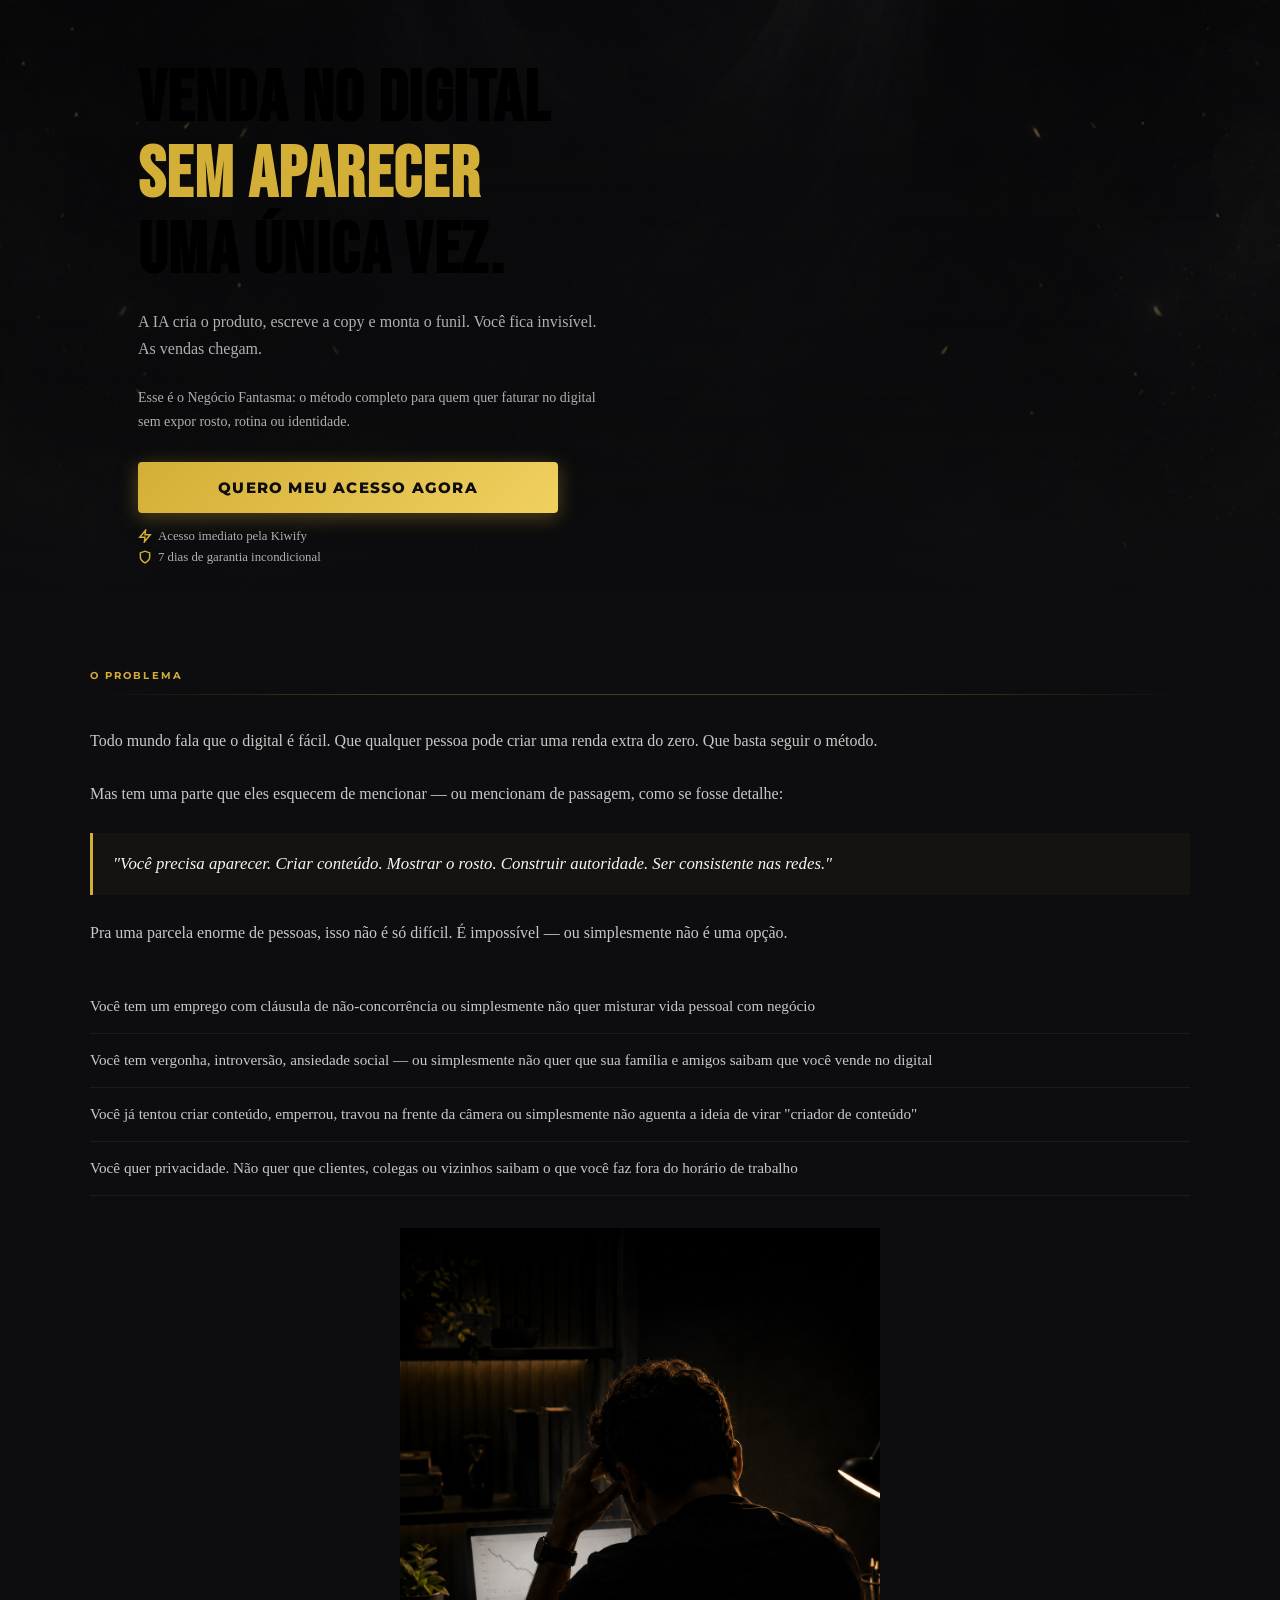
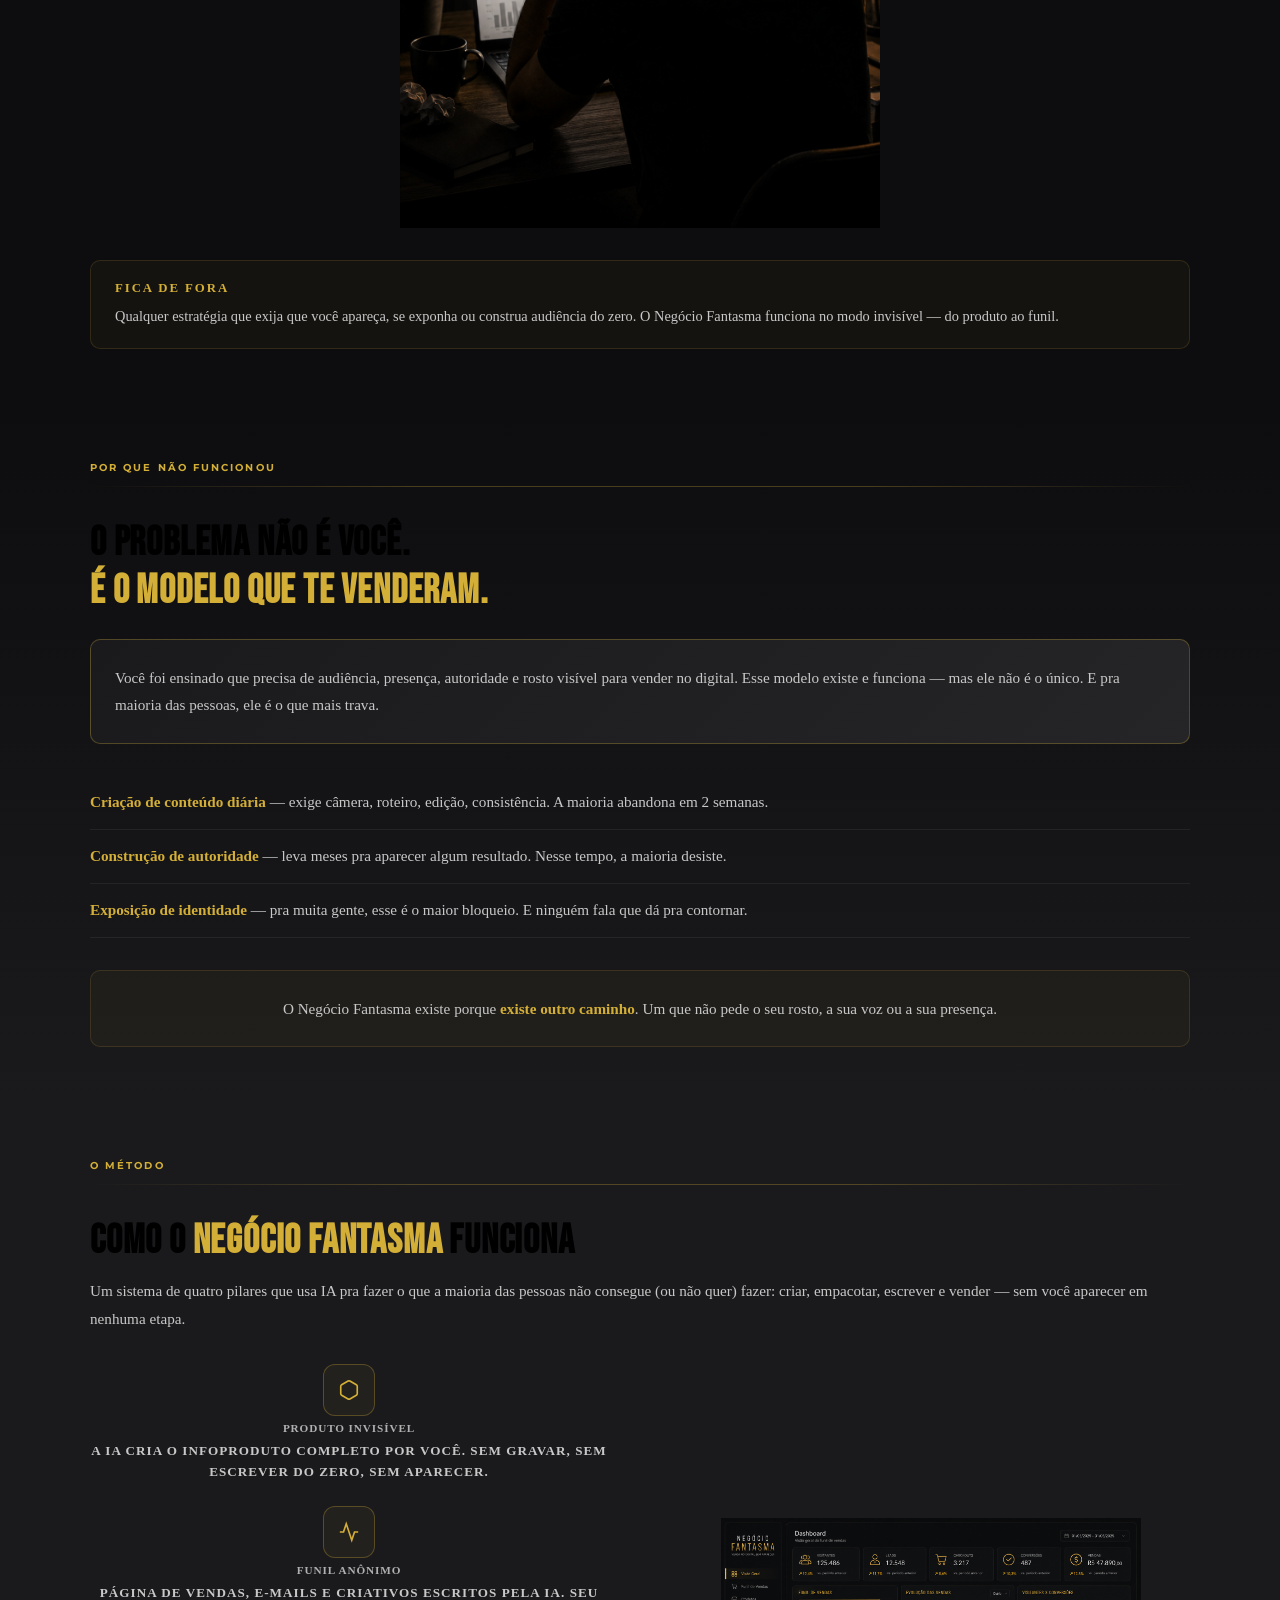
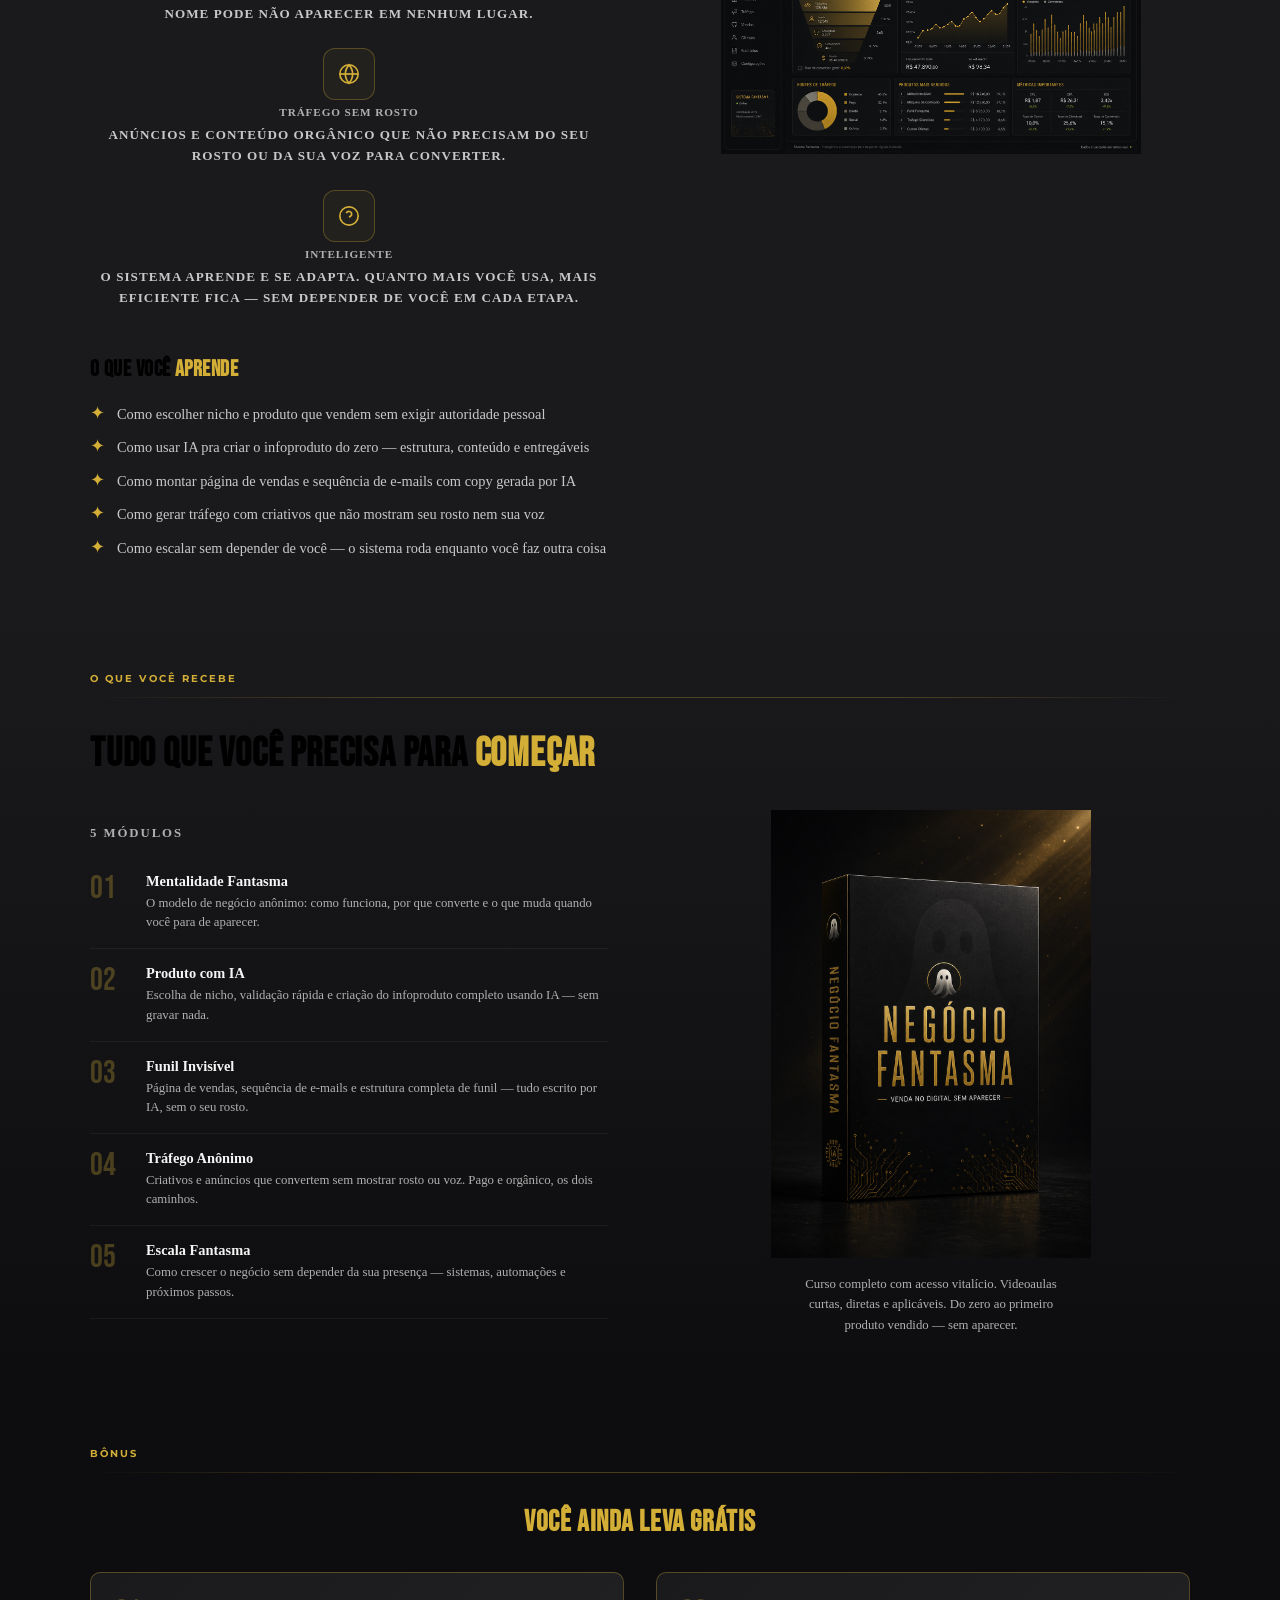
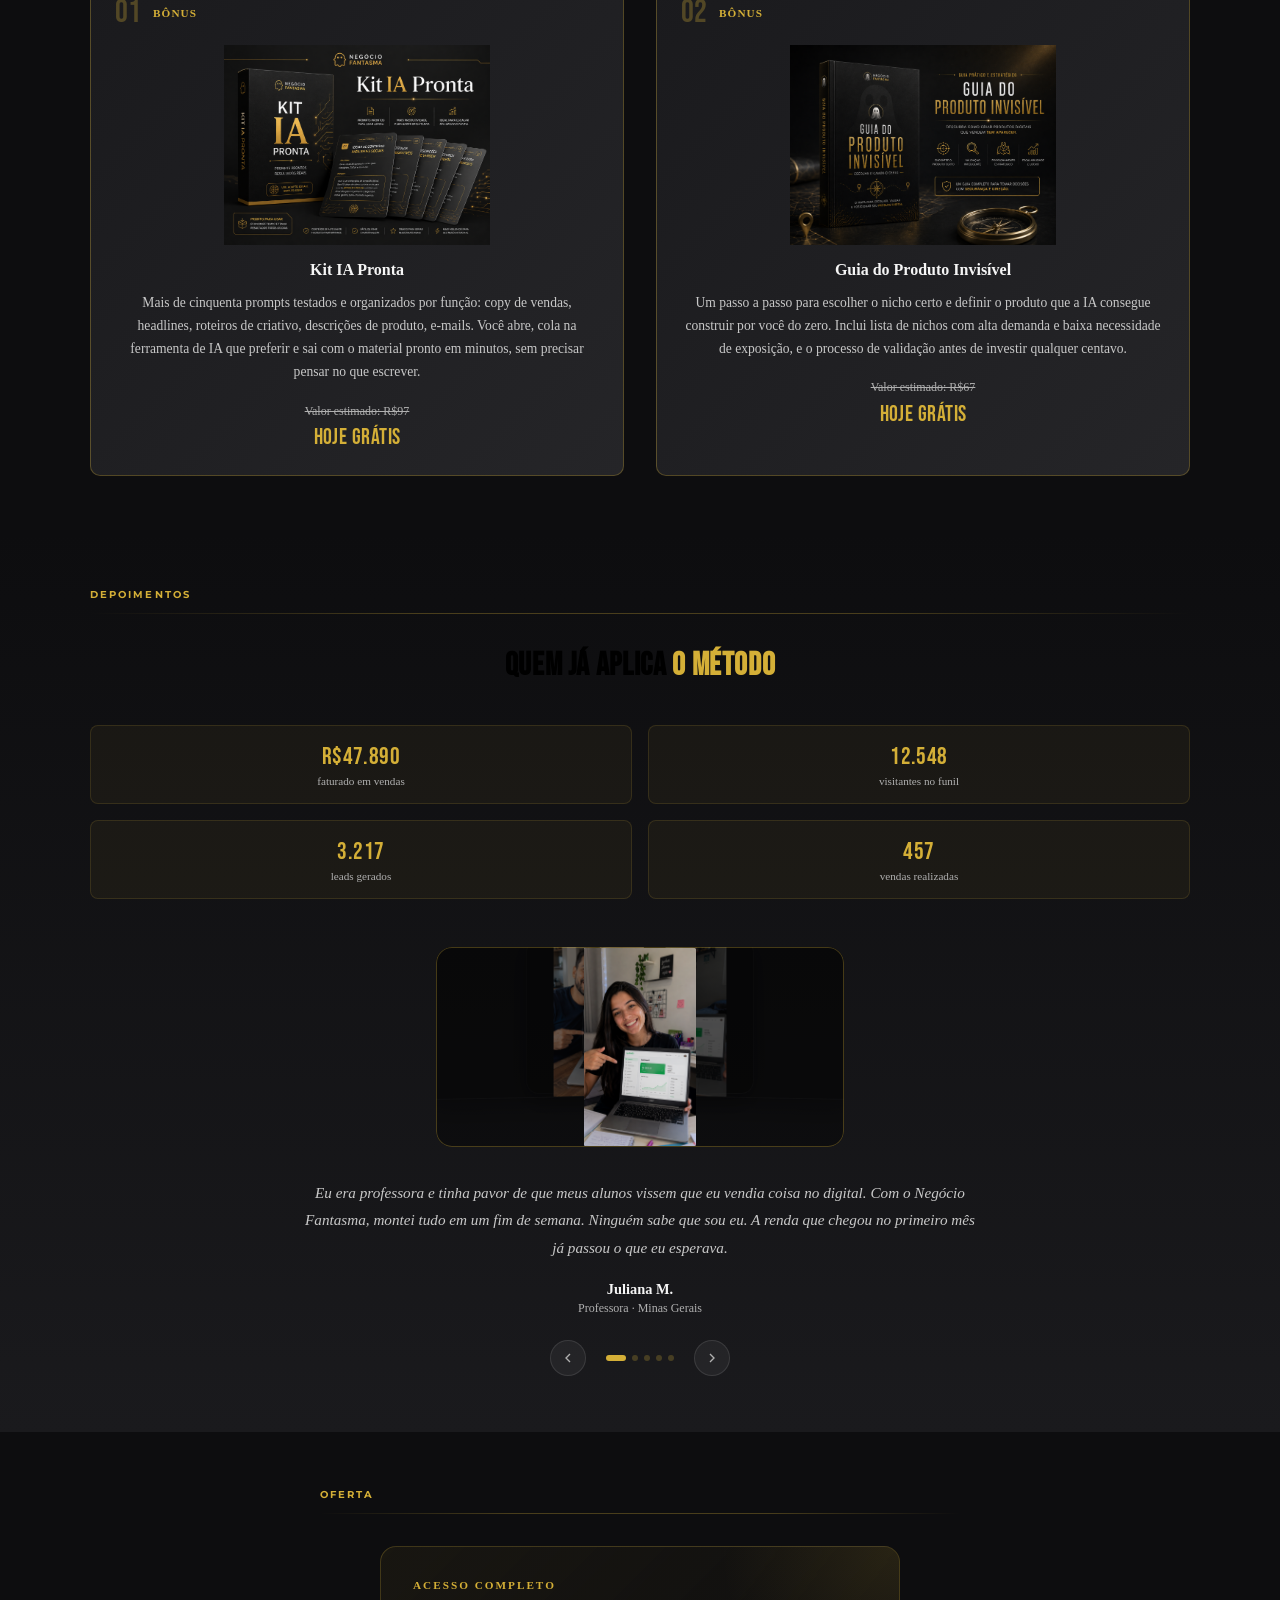
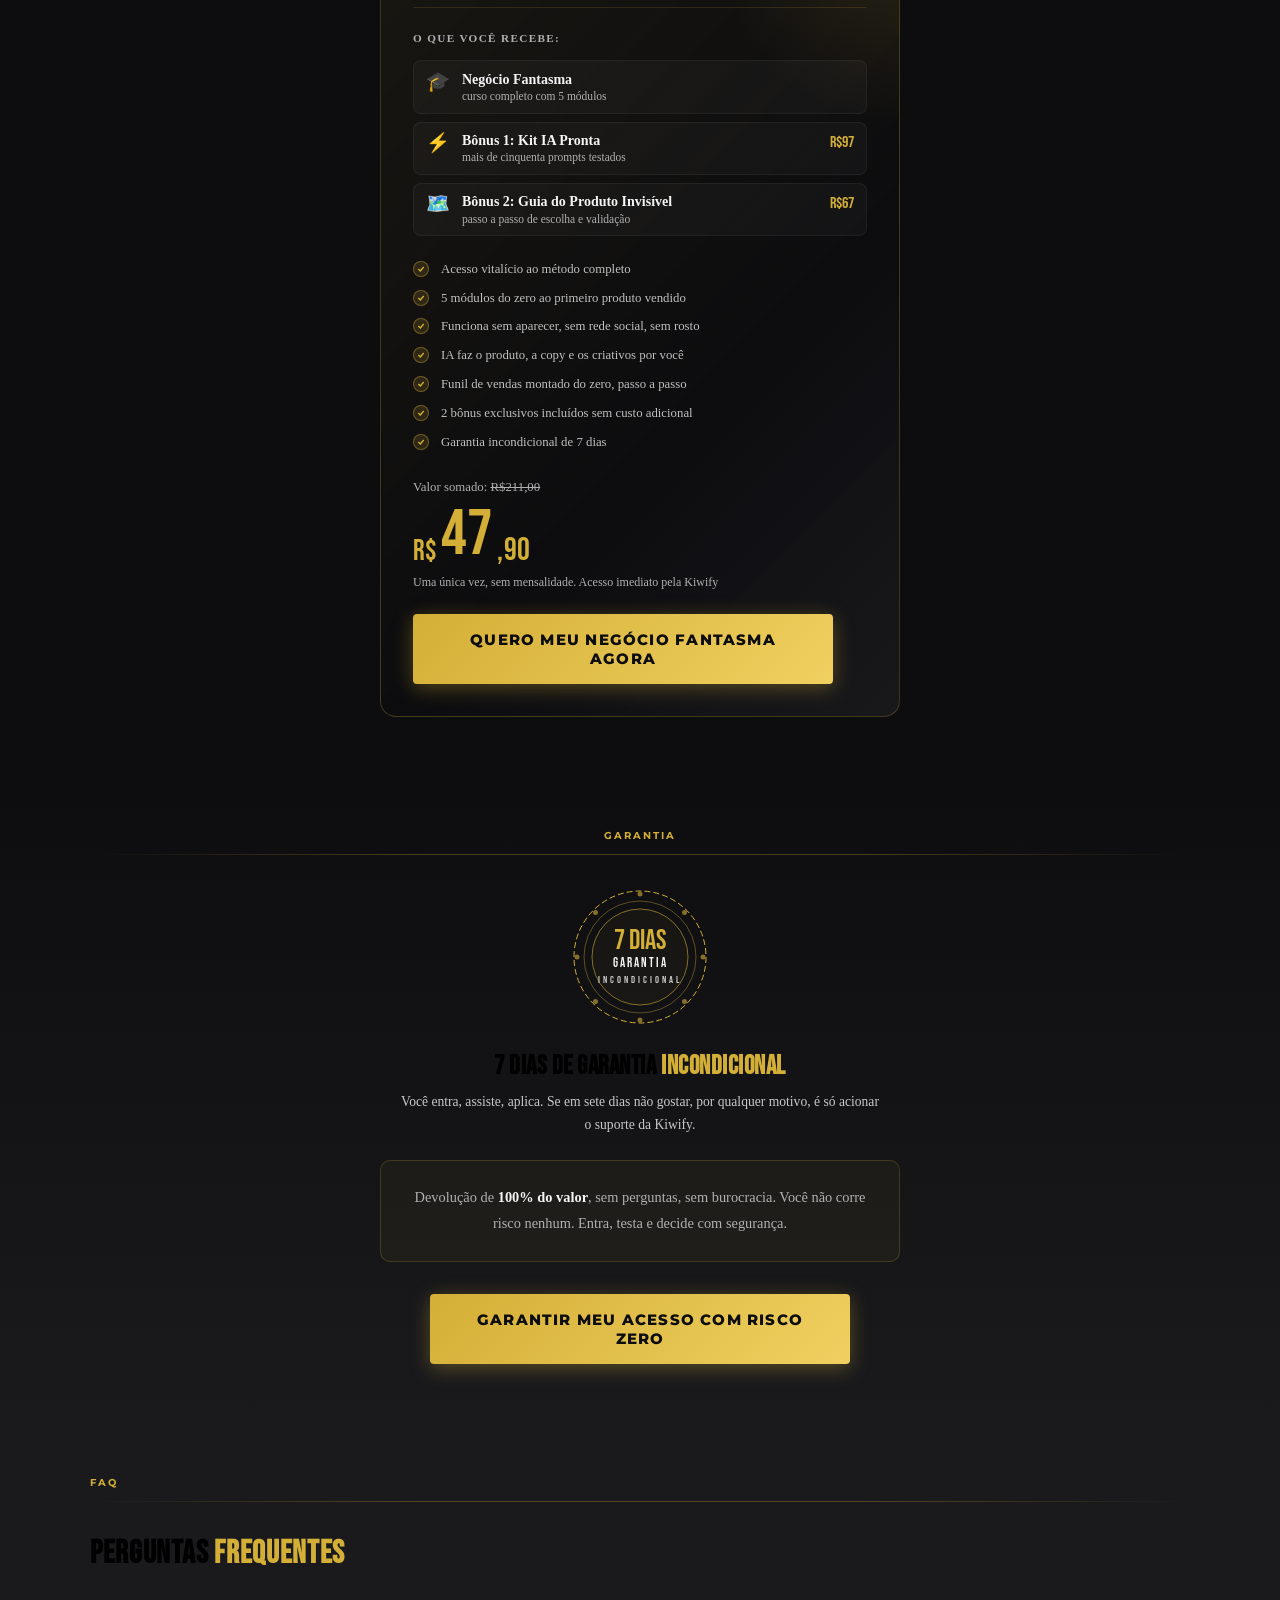
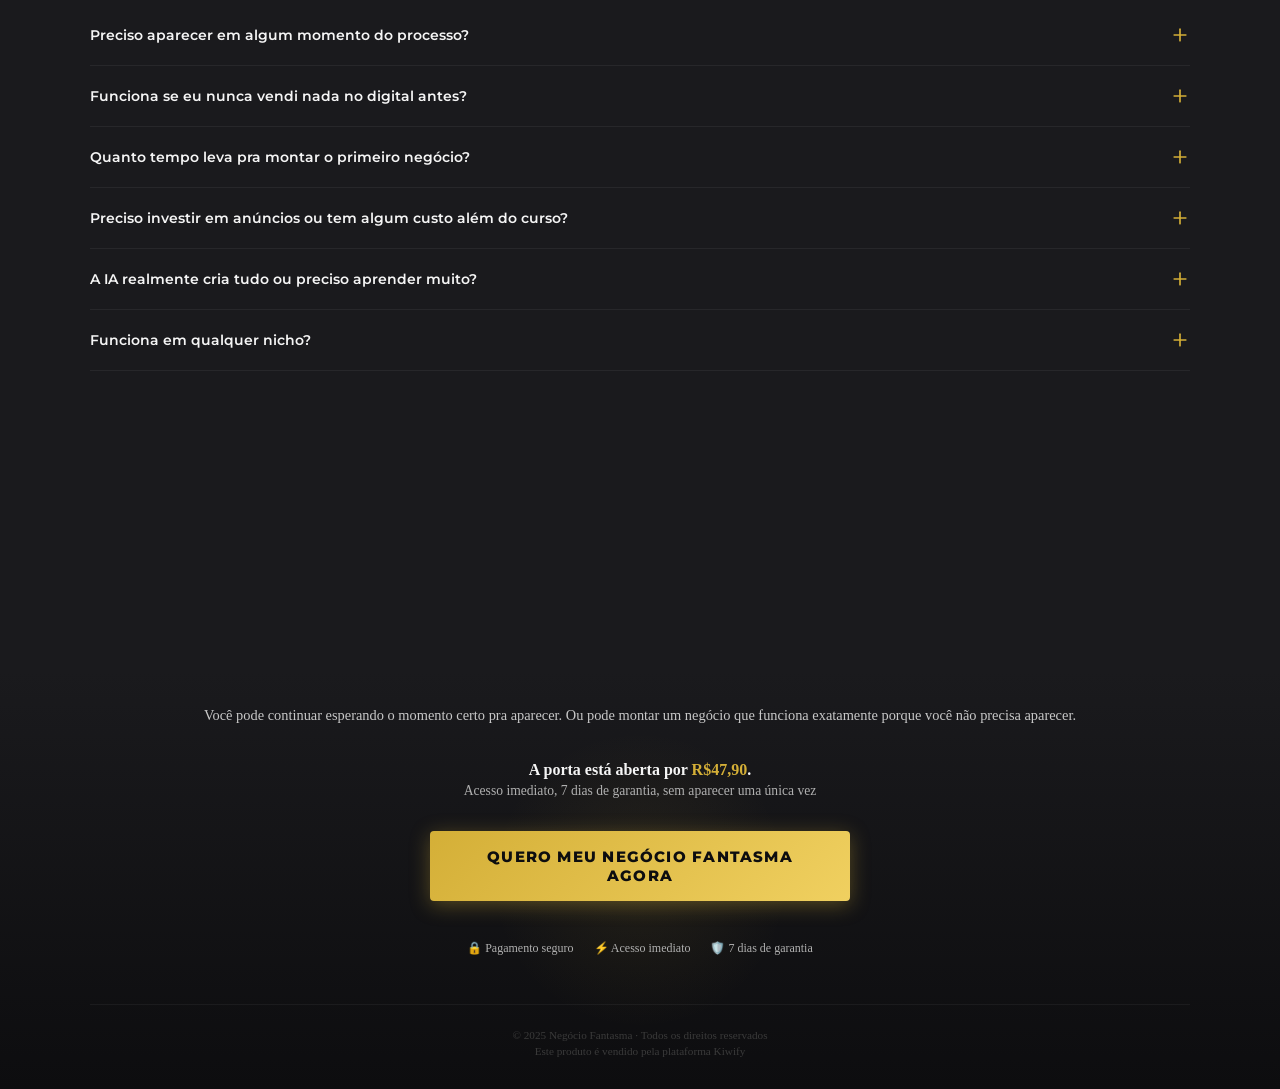
==== commit 32a7a9d5: "Site Negocio Fantasma: VSL Play no hero + quiz + correcoes - VSL Play ligado no hero (player 'IA - D" ====
--- a/index.html
+++ b/index.html
@@ -8,6 +8,10 @@
   <link rel="preconnect" href="https://fonts.gstatic.com" crossorigin />
   <link href="https://fonts.googleapis.com/css2?family=Bebas+Neue&family=Montserrat:ital,wght@0,400;0,500;0,600;0,700;1,400&display=swap" rel="stylesheet" />
   <link rel="stylesheet" href="styles.css" />
+  <link rel="preconnect" href="https://cdn.vslplay.com" />
+  <link rel="preconnect" href="https://api.vslplay.com" />
+  <link rel="preconnect" href="https://www.youtube.com" />
+  <link rel="preload" as="script" href="https://cdn.vslplay.com/player.js" />
 </head>
 <body>
 
@@ -39,12 +43,7 @@
 
       <!-- VSL mobile -->
       <div class="nf-hero-vsl-mobile">
-        <div class="nf-video-placeholder" style="margin-bottom:1.75rem;aspect-ratio:16/9;">
-          <svg width="48" height="48" viewBox="0 0 48 48" fill="none" xmlns="http://www.w3.org/2000/svg" style="opacity:0.9;">
-            <polygon points="18,12 38,24 18,36" fill="#d4af37"/>
-          </svg>
-          <span class="nf-video-label">VSL — Vídeo de Vendas</span>
-        </div>
+        <div id="nf-vsl-slot-mobile" style="margin-bottom:1.75rem;aspect-ratio:16/9;"></div>
       </div>
 
       <p style="font-size:0.875rem;line-height:1.7;color:#b0b0b0;text-align:center;margin-bottom:1.75rem;">
@@ -69,12 +68,7 @@
 
     <!-- RIGHT — VSL desktop -->
     <div class="nf-hero-right nf-hero-vsl-desktop">
-      <div class="nf-video-placeholder" style="aspect-ratio:16/9;width:100%;">
-        <svg width="48" height="48" viewBox="0 0 48 48" fill="none" xmlns="http://www.w3.org/2000/svg" style="opacity:0.9;">
-          <polygon points="18,12 38,24 18,36" fill="#d4af37"/>
-        </svg>
-        <span class="nf-video-label">VSL — Vídeo de Vendas</span>
-      </div>
+      <div id="nf-vsl-slot-desktop" style="aspect-ratio:16/9;width:100%;"></div>
     </div>
   </div>
 </section>
@@ -329,7 +323,7 @@
           <span style="font-family:'Bebas Neue',sans-serif;font-size:2rem;color:rgba(212,175,55,0.3);line-height:1;">01</span>
           <span style="font-size:0.7rem;font-weight:700;letter-spacing:0.1em;text-transform:uppercase;color:#d4af37;">Bônus</span>
         </div>
-        <img src="images/img_bonus1.png" alt="Kit IA Pronta" style="width:100%;max-width:320px;height:200px;object-fit:contain;display:block;margin:0 auto 1rem;" />
+        <img src="images/img6.png" alt="Kit IA Pronta" style="width:100%;max-width:320px;height:200px;object-fit:contain;display:block;margin:0 auto 1rem;" />
         <h3 style="font-size:1rem;font-weight:700;color:#f5f5f5;text-align:center;margin-bottom:0.75rem;">Kit IA Pronta</h3>
         <p style="font-size:0.85rem;line-height:1.7;color:#c8c8c8;margin-bottom:1.25rem;">
           Mais de cinquenta prompts testados e organizados por função: copy de vendas, headlines, roteiros de criativo, descrições de produto, e-mails. Você abre, cola na ferramenta de IA que preferir e sai com o material pronto em minutos, sem precisar pensar no que escrever.
@@ -346,7 +340,7 @@
           <span style="font-family:'Bebas Neue',sans-serif;font-size:2rem;color:rgba(212,175,55,0.3);line-height:1;">02</span>
           <span style="font-size:0.7rem;font-weight:700;letter-spacing:0.1em;text-transform:uppercase;color:#d4af37;">Bônus</span>
         </div>
-        <img src="images/img_bonus2.png" alt="Guia do Produto Invisível" style="width:100%;max-width:320px;height:200px;object-fit:contain;display:block;margin:0 auto 1rem;" />
+        <img src="images/img7.png" alt="Guia do Produto Invisível" style="width:100%;max-width:320px;height:200px;object-fit:contain;display:block;margin:0 auto 1rem;" />
         <h3 style="font-size:1rem;font-weight:700;color:#f5f5f5;text-align:center;margin-bottom:0.75rem;">Guia do Produto Invisível</h3>
         <p style="font-size:0.85rem;line-height:1.7;color:#c8c8c8;margin-bottom:1.25rem;">
           Um passo a passo para escolher o nicho certo e definir o produto que a IA consegue construir por você do zero. Inclui lista de nichos com alta demanda e baixa necessidade de exposição, e o processo de validação antes de investir qualquer centavo.
@@ -732,5 +726,17 @@
 </section>
 
 <script src="script.js"></script>
+<script>
+  // VSL Play: monta o player só no slot visível (mobile OU desktop, breakpoint 900px
+  // igual ao styles.css) — duas instâncias do mesmo player na página duplicariam
+  // carregamento e métricas de play.
+  (function () {
+    var slot = document.getElementById(
+      window.matchMedia('(min-width: 900px)').matches ? 'nf-vsl-slot-desktop' : 'nf-vsl-slot-mobile'
+    );
+    if (slot) slot.innerHTML = '<vslplay-player id="8b0fe86a-0f0c-48ca-b9dd-34c20e95ab10"></vslplay-player>';
+  })();
+</script>
+<script src="https://cdn.vslplay.com/player.js" defer></script>
 </body>
 </html>
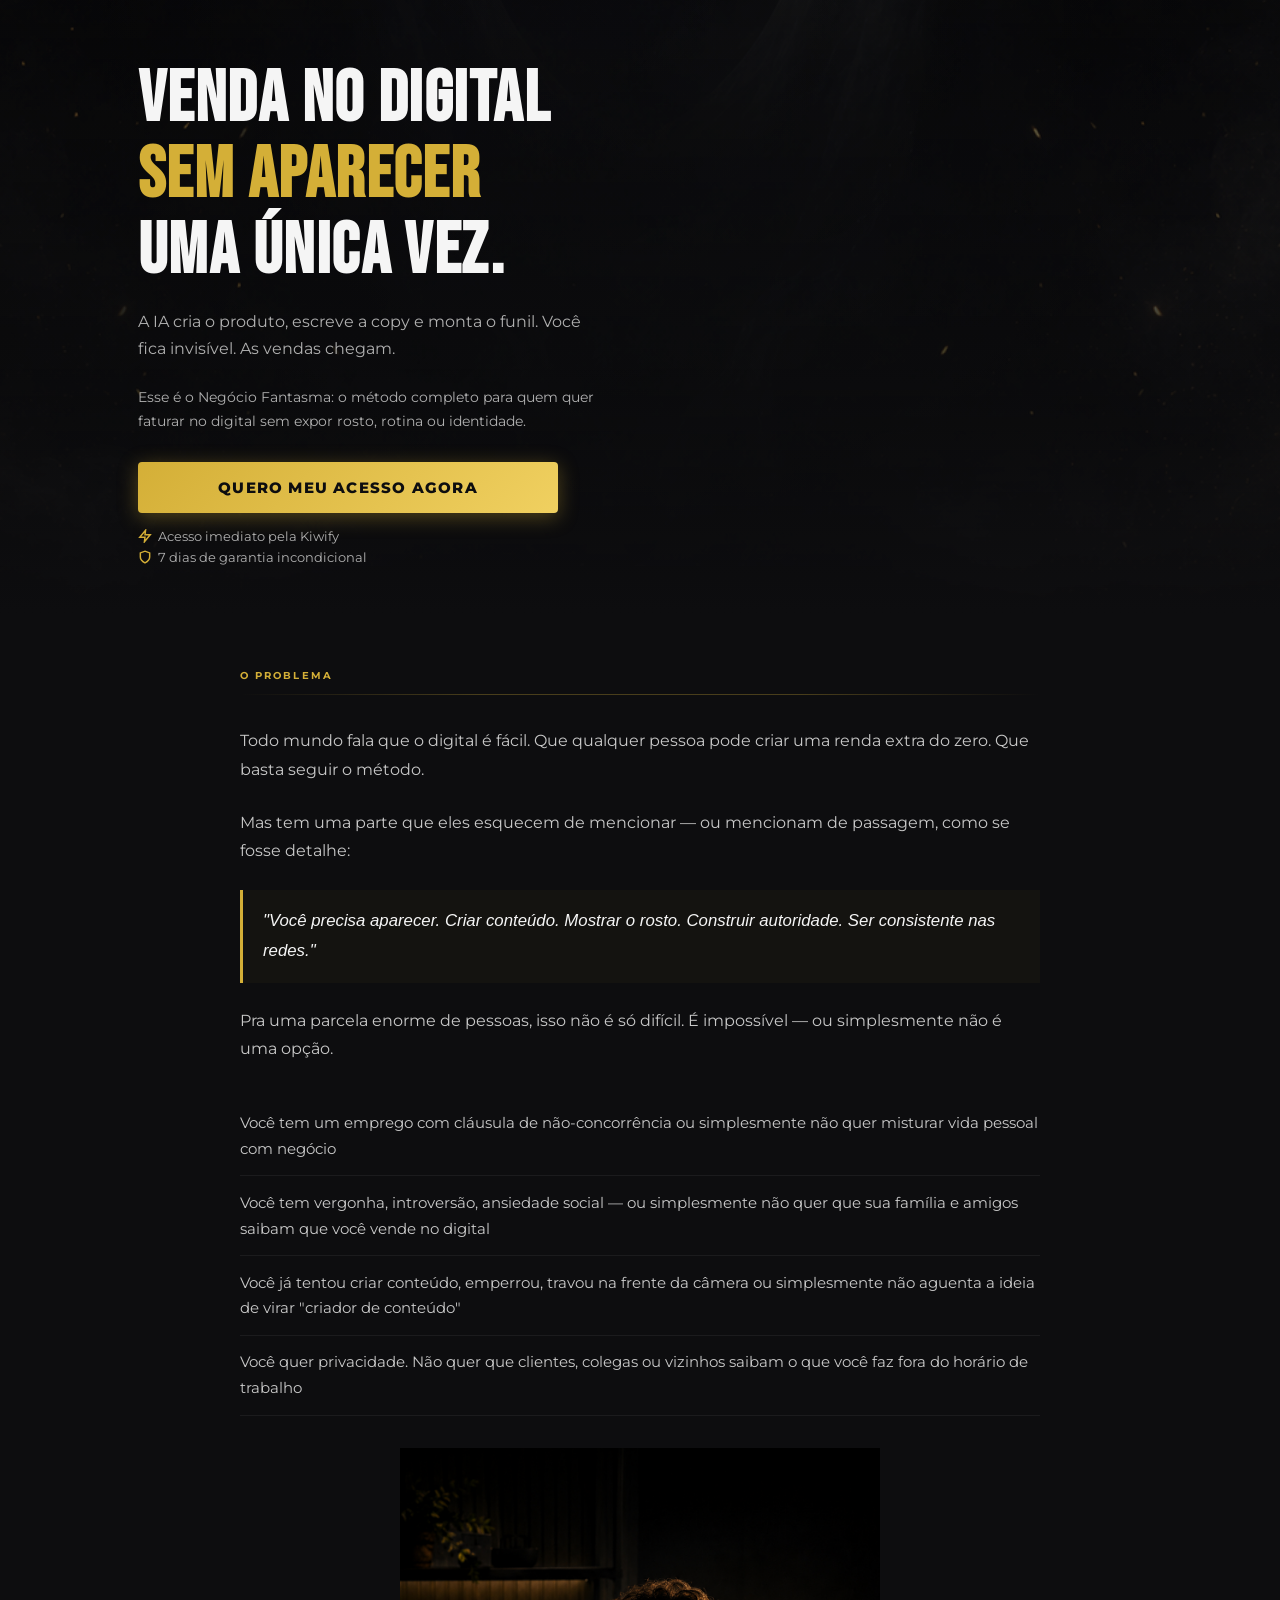
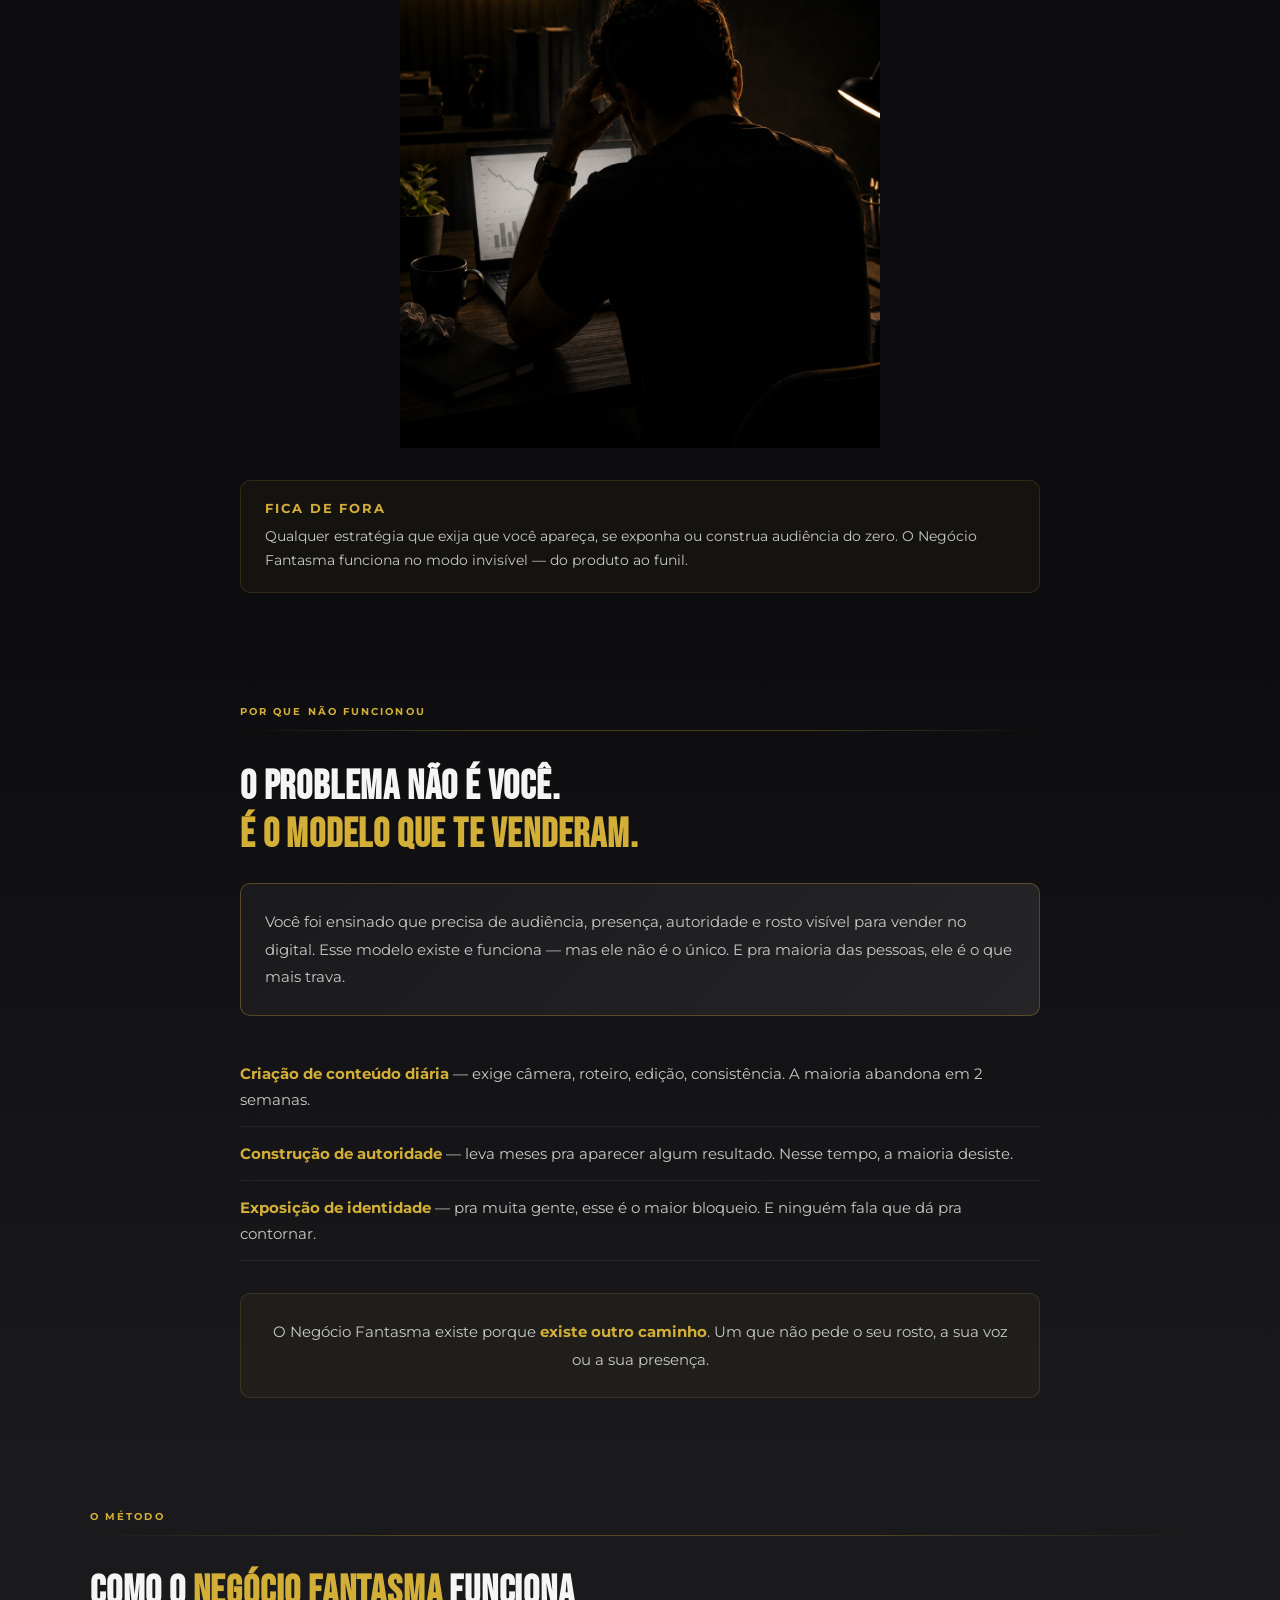
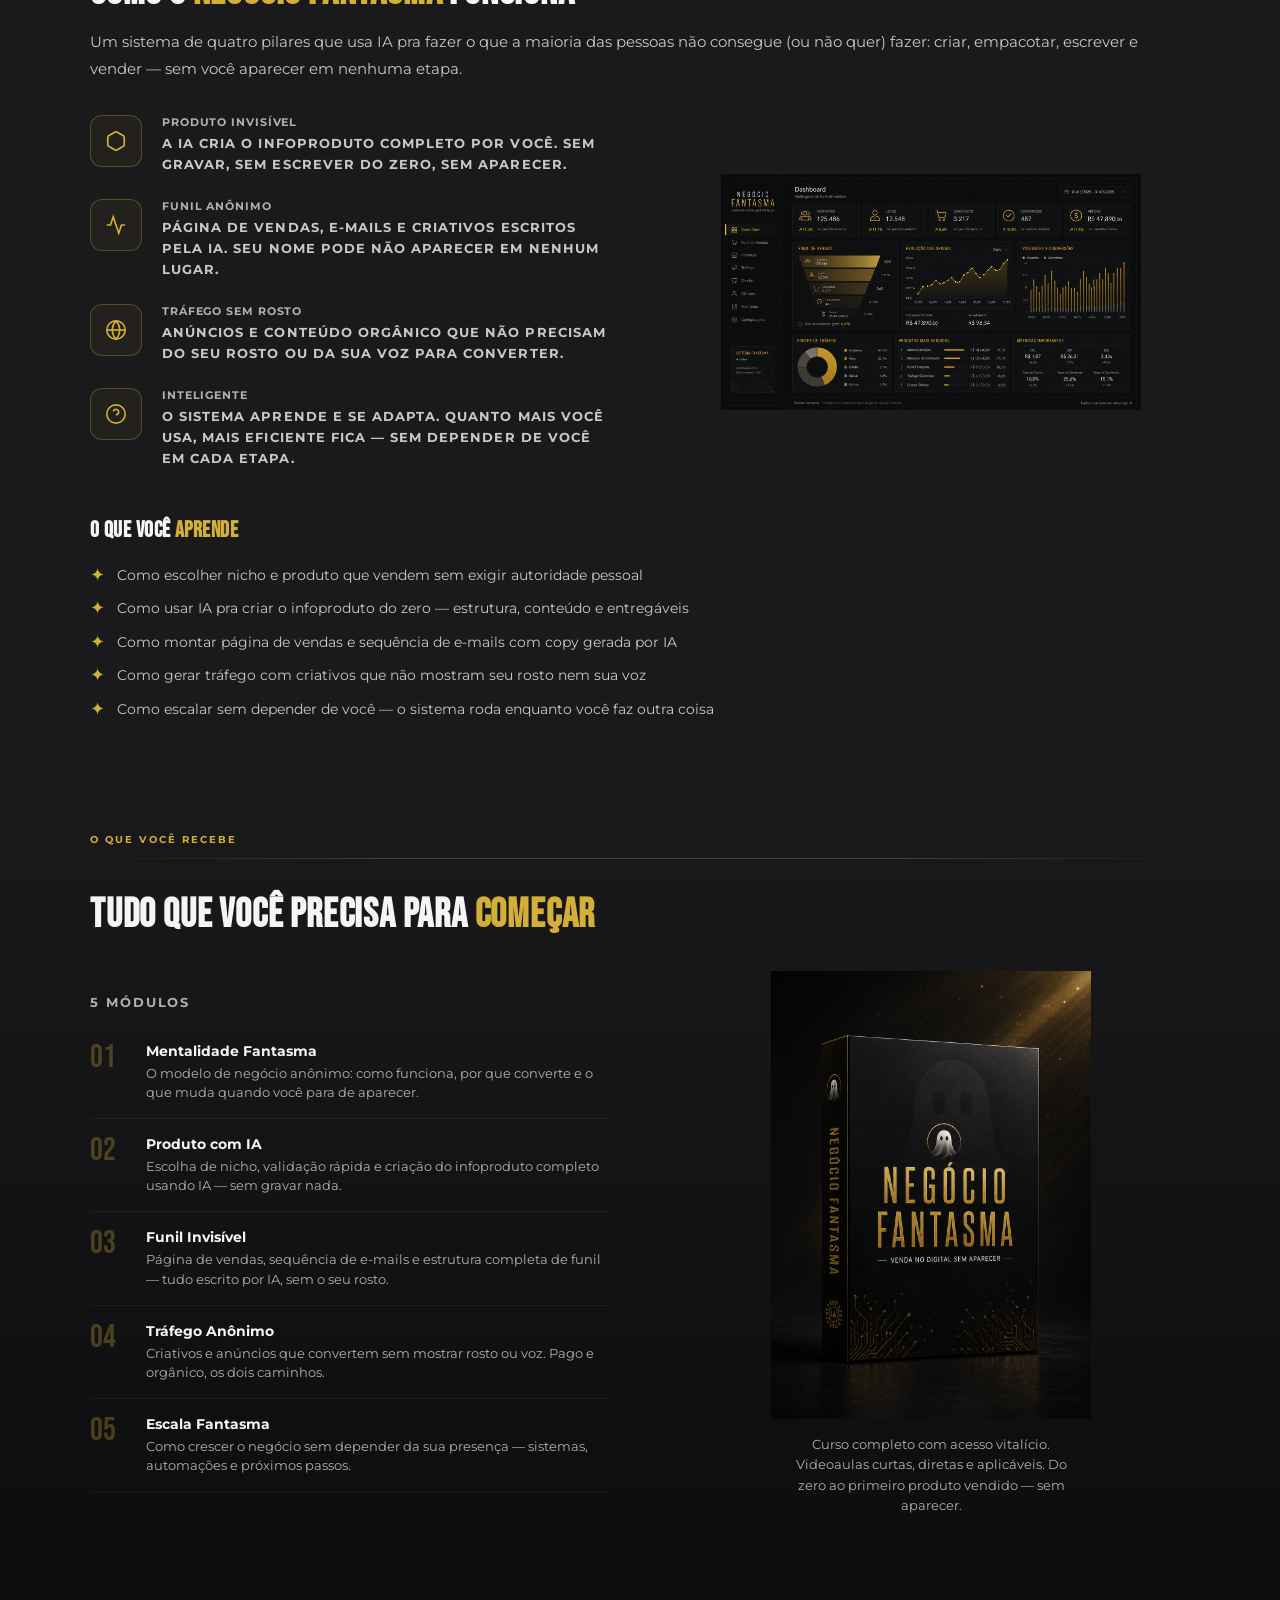
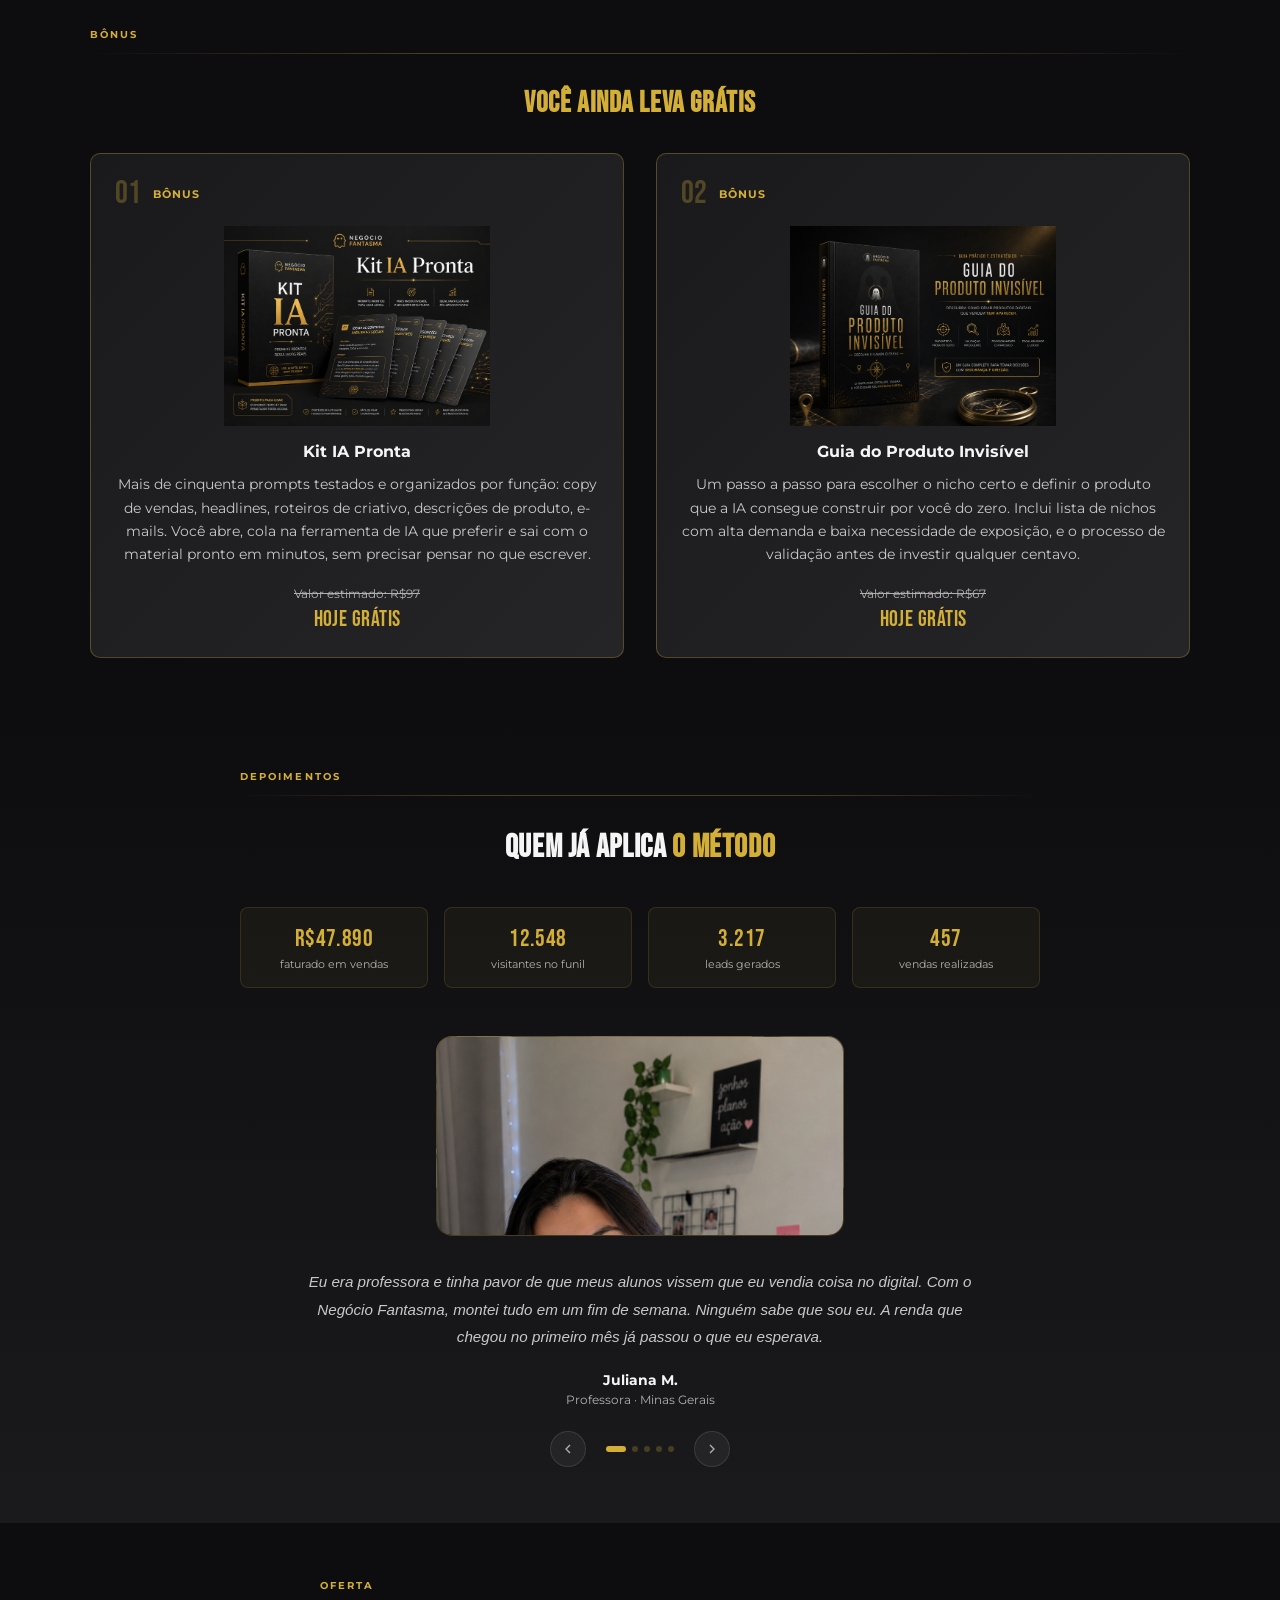
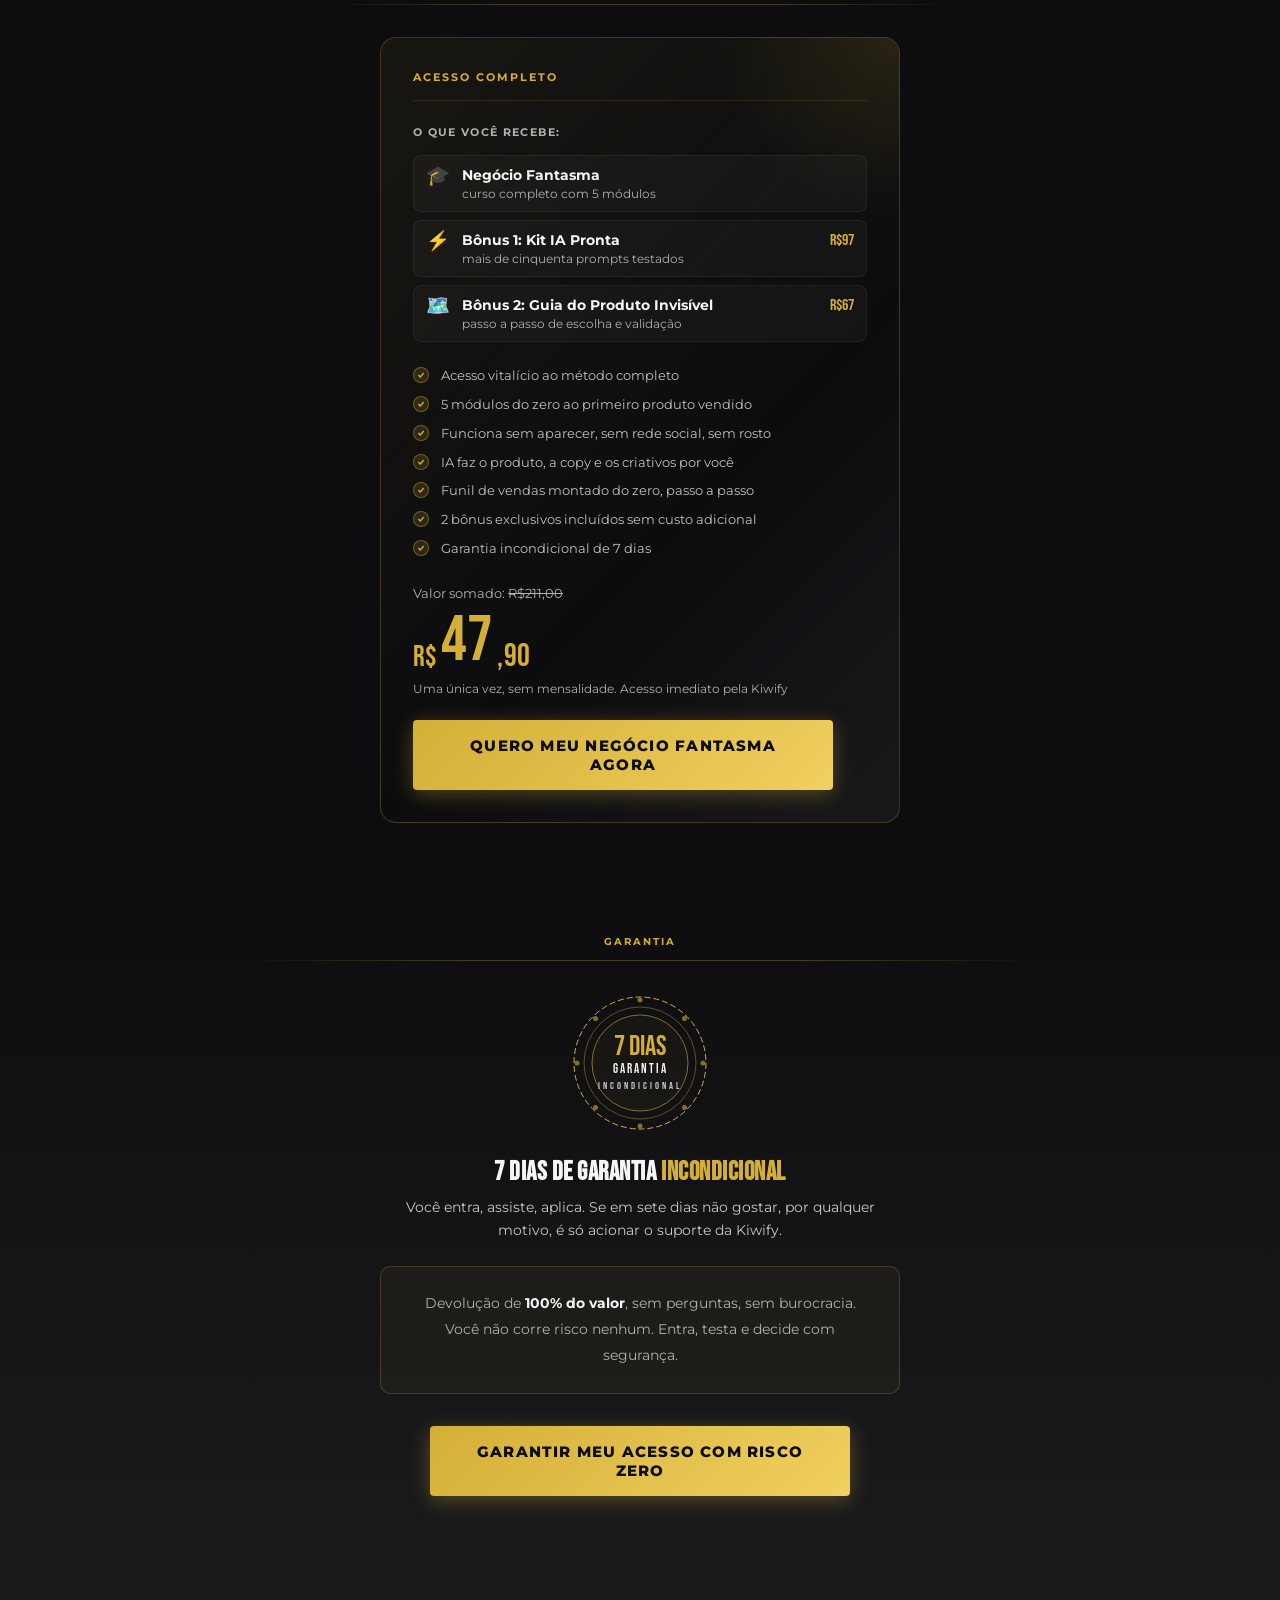
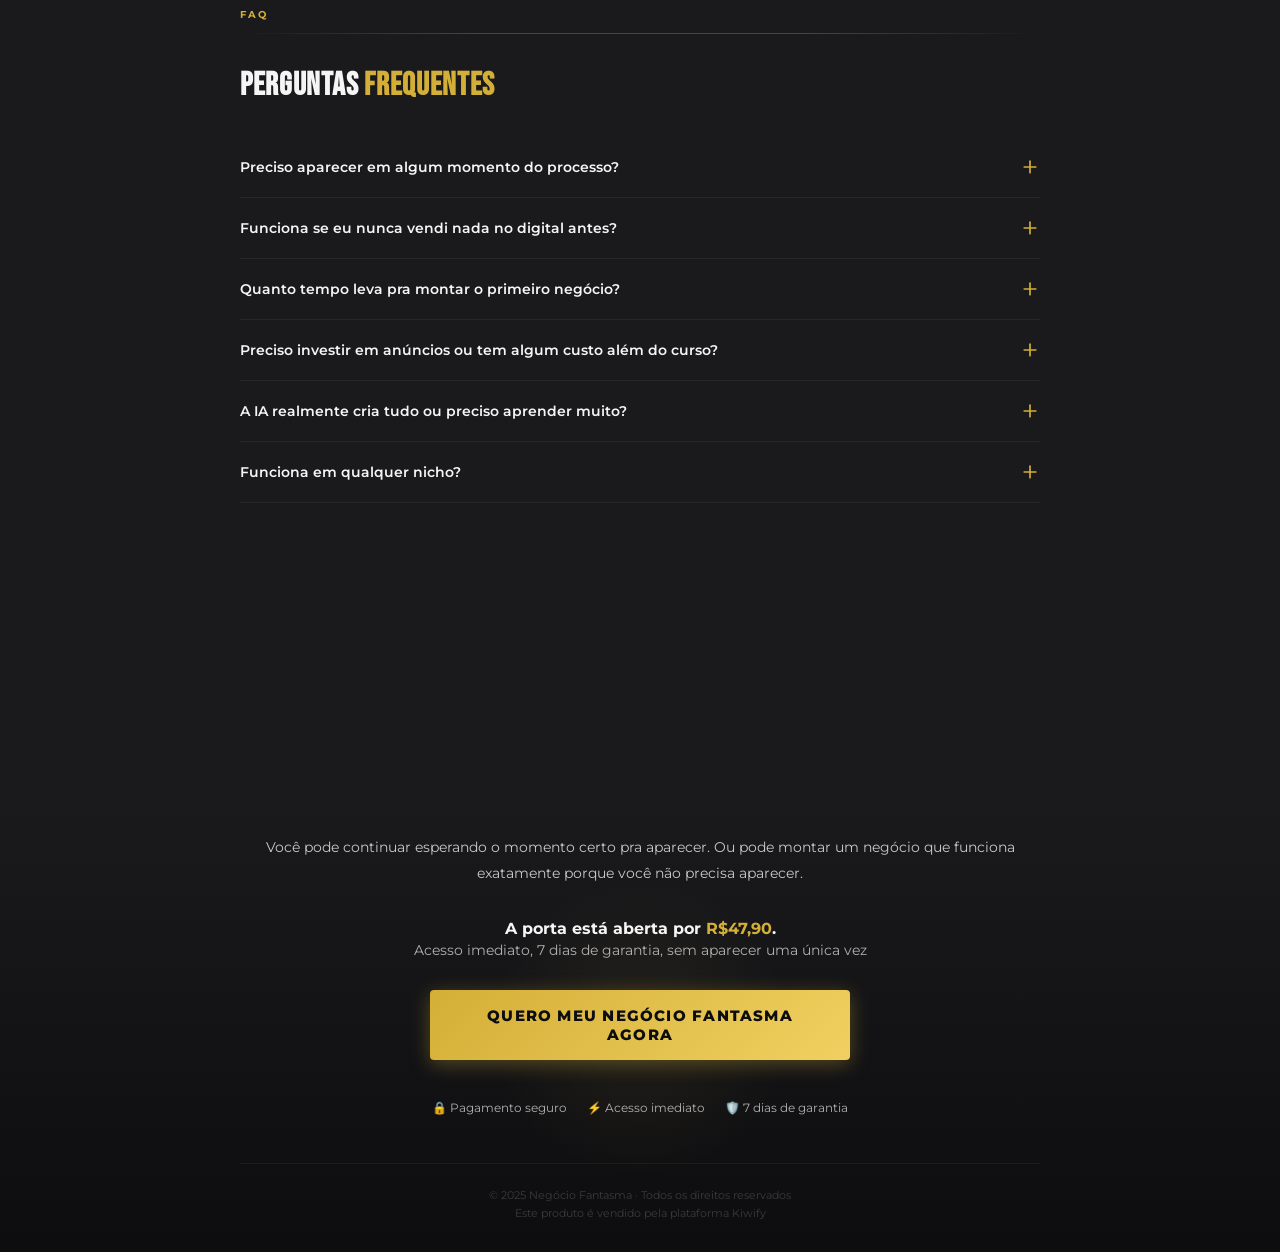
==== commit 506ffcca: "Fix visual: fonte/cor herdadas + layout desktop profissional Bug raiz: o CSS definia fonte Montserra" ====
--- a/index.html
+++ b/index.html
@@ -364,8 +364,8 @@
       QUEM JÁ APLICA <span class="nf-gold">O MÉTODO</span>
     </h2>
 
-    <!-- Stats 2x2 -->
-    <div class="nf-fade-up" style="display:grid;grid-template-columns:repeat(2,1fr);gap:1rem;margin-bottom:3rem;">
+    <!-- Stats 2x2 (4 col no desktop via .nf-stats-grid) -->
+    <div class="nf-fade-up nf-stats-grid" style="display:grid;grid-template-columns:repeat(2,1fr);gap:1rem;margin-bottom:3rem;">
       <div style="background:rgba(212,175,55,0.05);border:1px solid rgba(212,175,55,0.15);border-radius:8px;padding:1rem;text-align:center;">
         <p class="nf-title" style="font-size:1.5rem;color:#d4af37;margin-bottom:0.25rem;">R$47.890</p>
         <p style="font-size:0.7rem;color:#b0b0b0;margin:0;">faturado em vendas</p>
--- a/styles.css
+++ b/styles.css
@@ -5,6 +5,9 @@
   50% { opacity: 0; }
 }
 
+/* o HTML não usa wrapper .nf-page — aplicar direto no body, senão o texto
+   herda preto/Times e o fundo fica branco */
+body,
 .nf-page {
   font-family: "Montserrat", sans-serif;
   background-color: #0d0d0f;
@@ -19,7 +22,17 @@
 }
 
 @media (min-width: 900px) {
+  /* coluna de leitura confortável pra seções de texto corrido; seções com
+     grid (módulos, bônus, depoimentos, método) continuam largas */
   .nf-container {
+    max-width: 800px;
+  }
+
+  .nf-container:has(.nf-grid-2),
+  .nf-container:has(.nf-grid-3),
+  .nf-container:has(.nf-bonus-grid),
+  .nf-container:has(.nf-testimonials-scroll),
+  .nf-container:has(.nf-circ-testimonials) {
     max-width: 1100px;
   }
 }
@@ -503,6 +516,27 @@
   color: #d4af37;
 }
 
+/* desktop: pill vira linha (ícone à esquerda, texto alinhado à esquerda) —
+   coluna centralizada é layout de mobile */
+@media (min-width: 900px) {
+  .nf-icon-pill {
+    display: grid;
+    grid-template-columns: auto 1fr;
+    column-gap: 1.25rem;
+    row-gap: 4px;
+    align-items: start;
+    text-align: left;
+  }
+
+  .nf-icon-pill .icon-wrap {
+    grid-row: 1 / span 2;
+  }
+
+  .nf-icon-pill p {
+    text-align: left !important;
+  }
+}
+
 /* ===== HERO DESKTOP ===== */
 .nf-hero-vsl-desktop {
   display: none;
@@ -648,8 +682,8 @@
   position: absolute;
   width: 100%;
   height: 100%;
-  object-fit: contain;
-  object-position: center bottom;
+  object-fit: cover;
+  object-position: center top;
   border-radius: 16px;
   box-shadow: 0 8px 32px rgba(0,0,0,0.5);
   background: rgba(0,0,0,0.4);
@@ -695,6 +729,13 @@
   transition: opacity 0.3s ease, transform 0.3s ease;
 }
 
+/* ===== STATS GRID (2x2 mobile → 4 col desktop) ===== */
+@media (min-width: 900px) {
+  .nf-stats-grid {
+    grid-template-columns: repeat(4, 1fr) !important;
+  }
+}
+
 /* ===== RESET BASICS ===== */
 *, *::before, *::after { box-sizing: border-box; }
 body { margin: 0; padding: 0; }
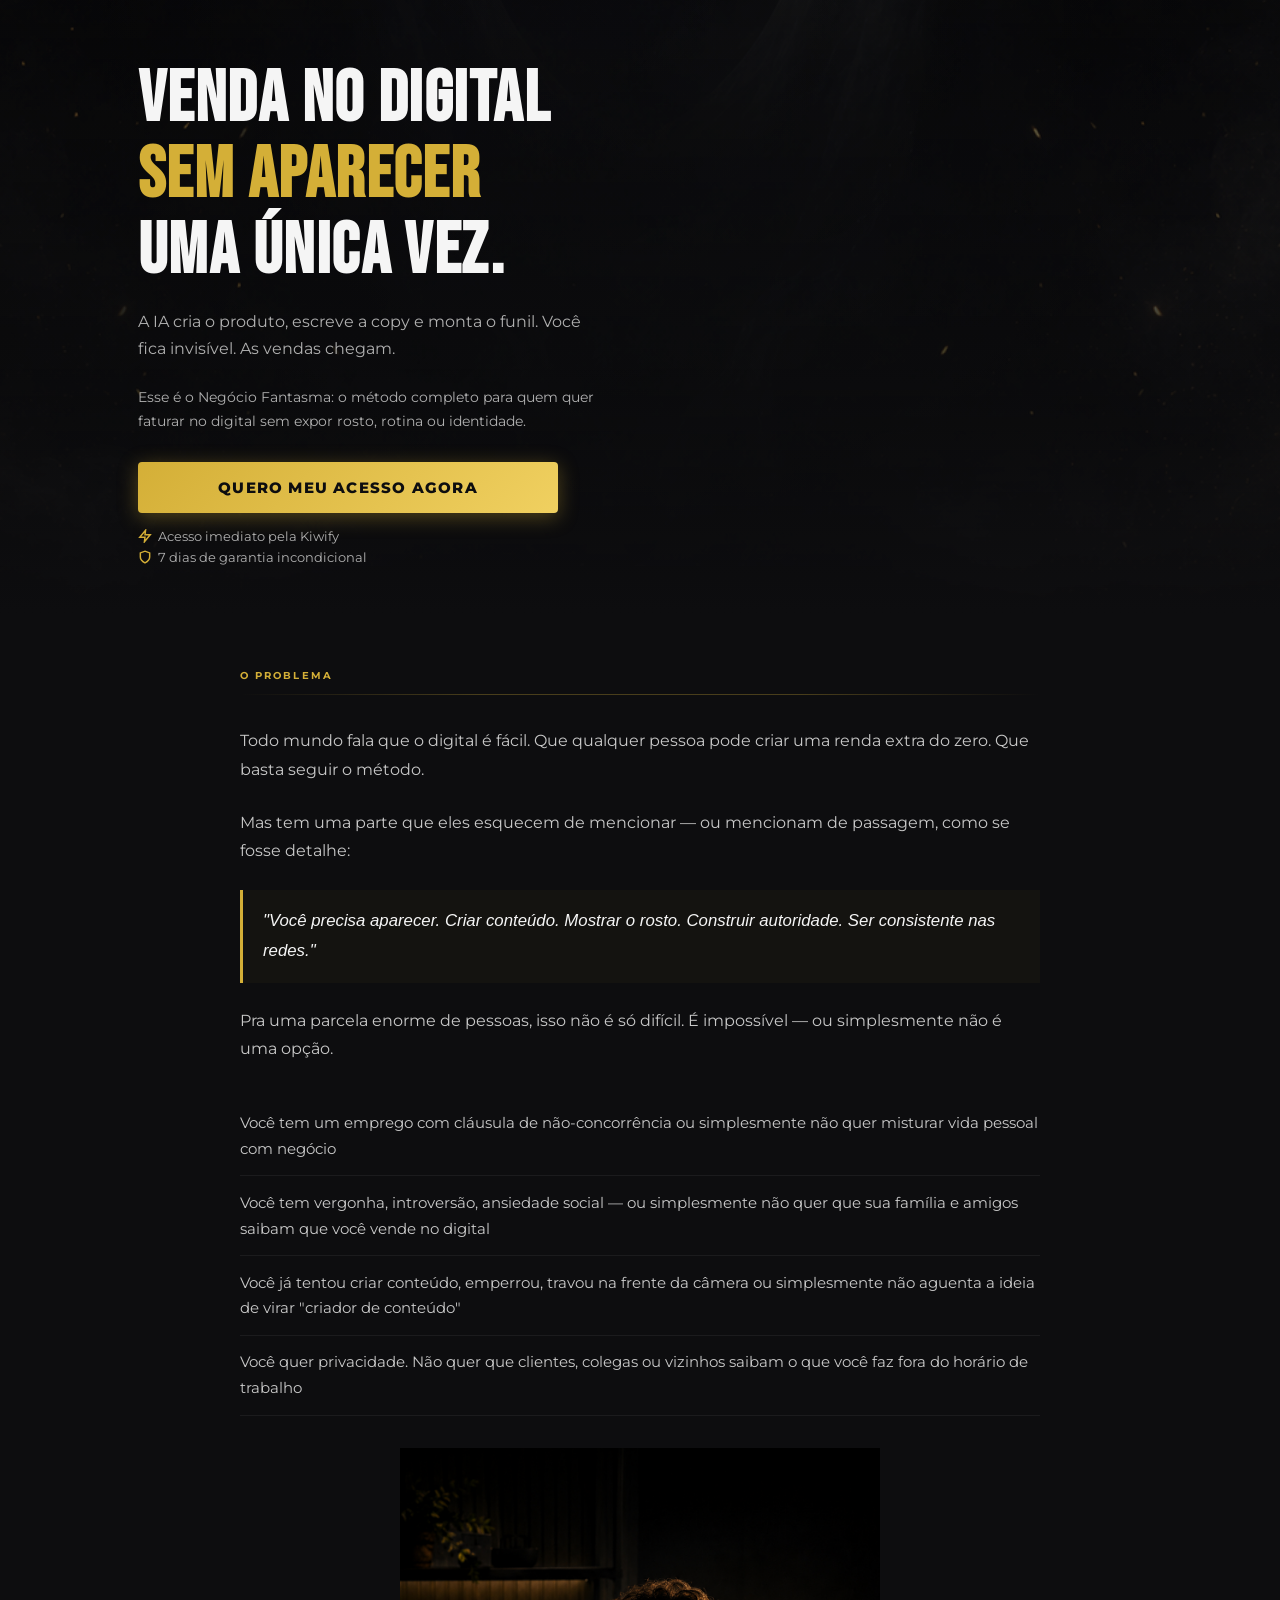
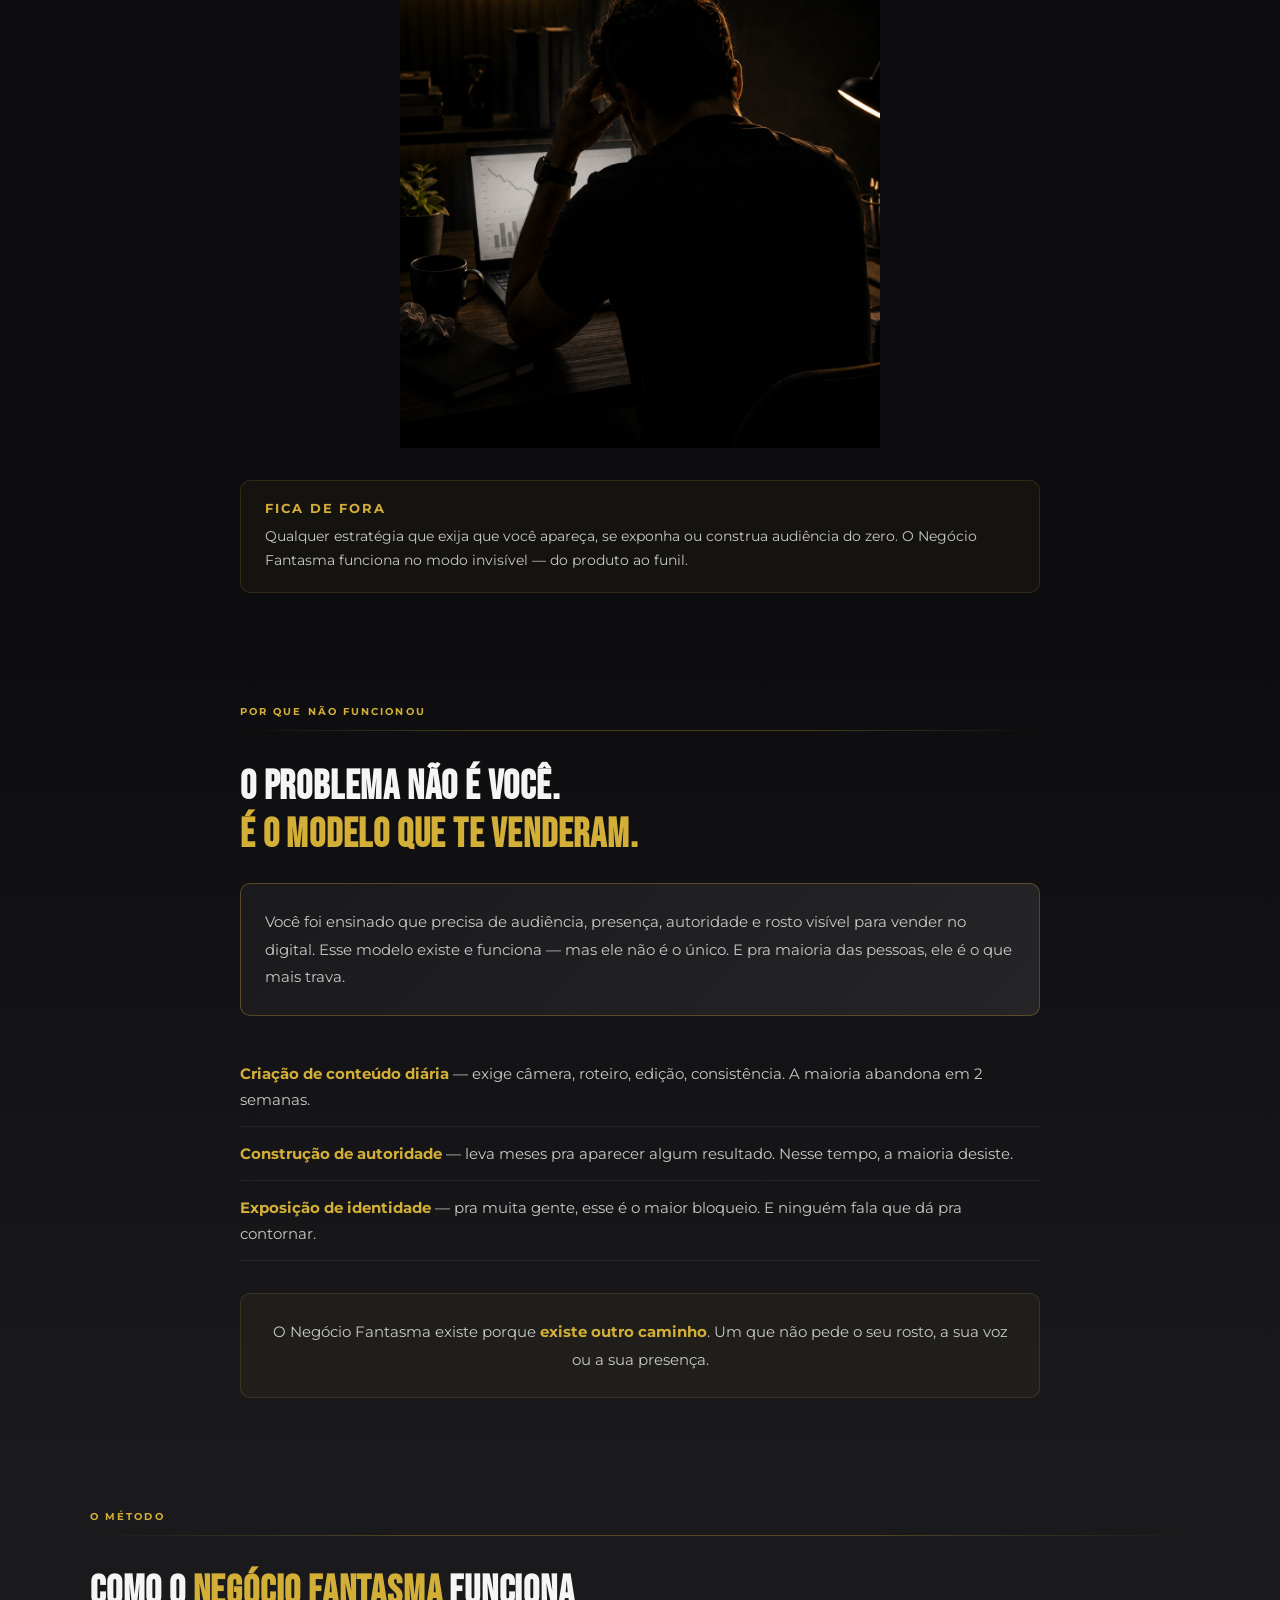
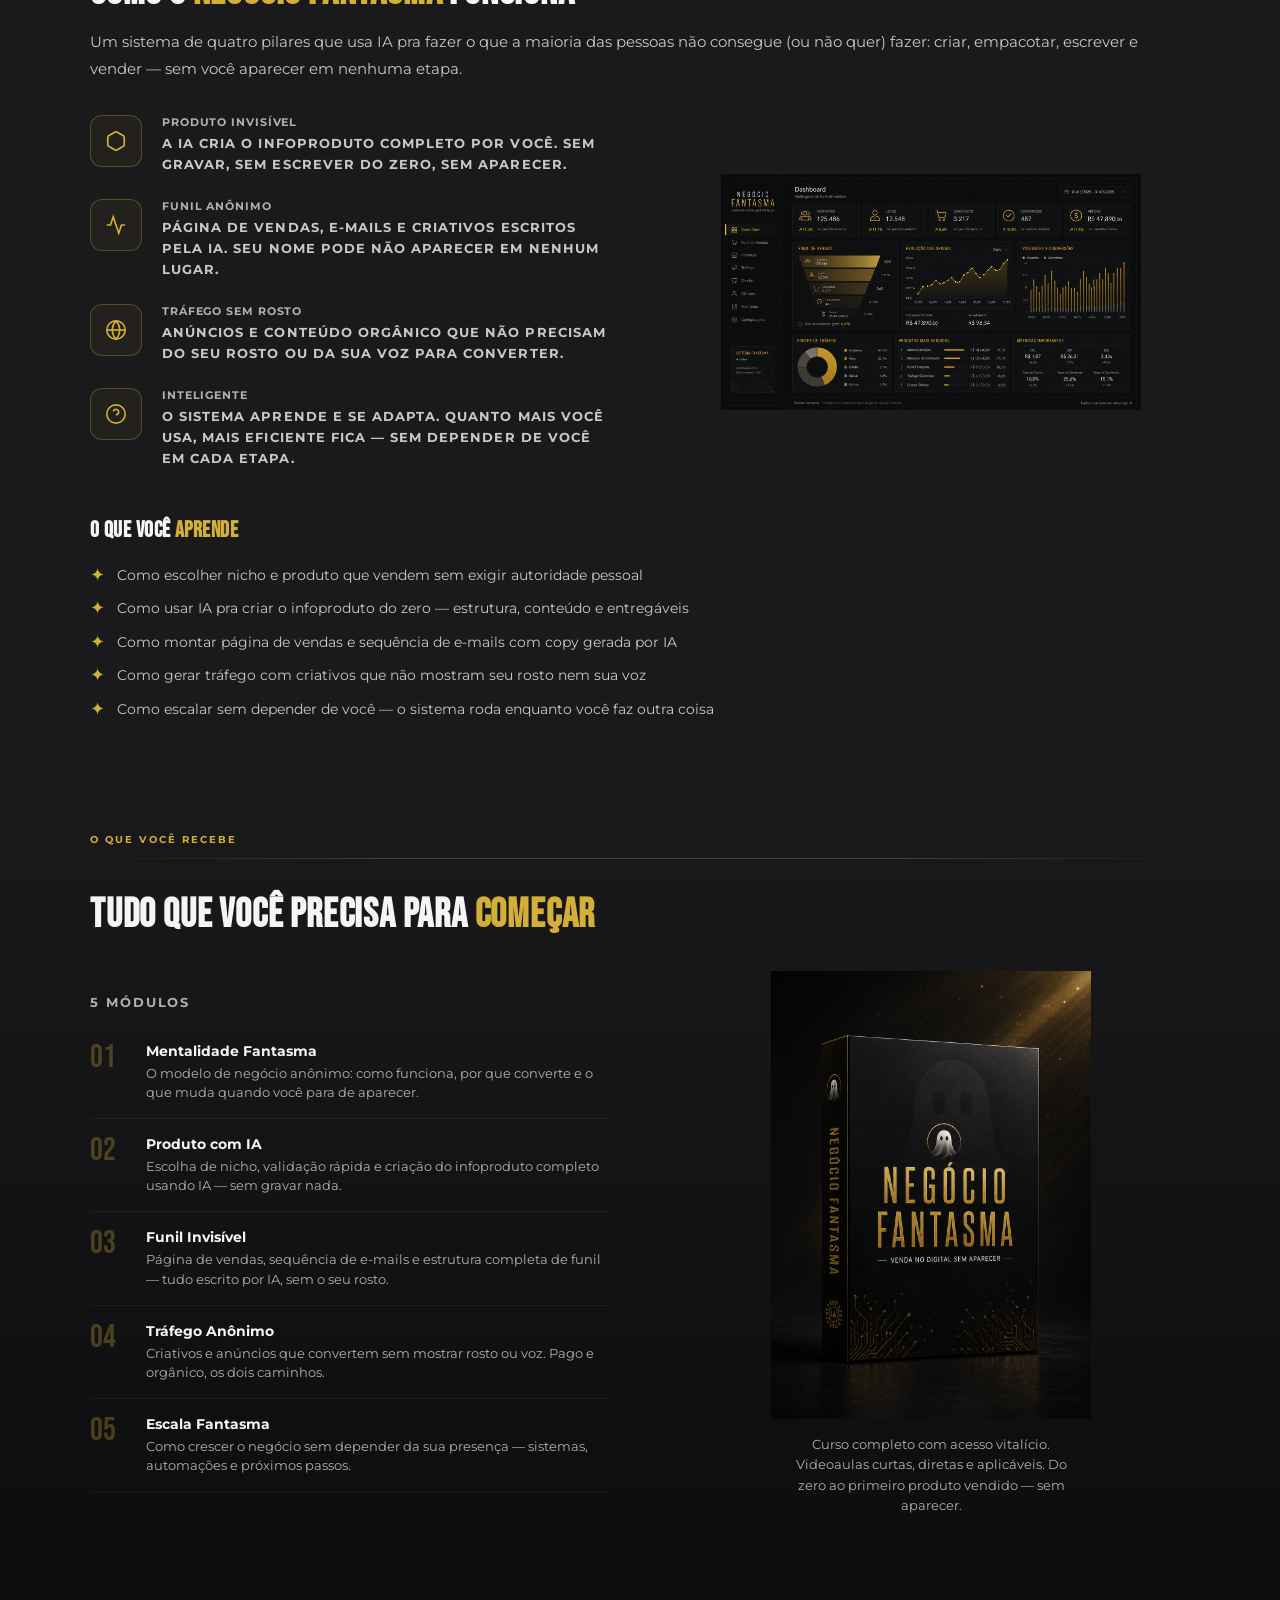
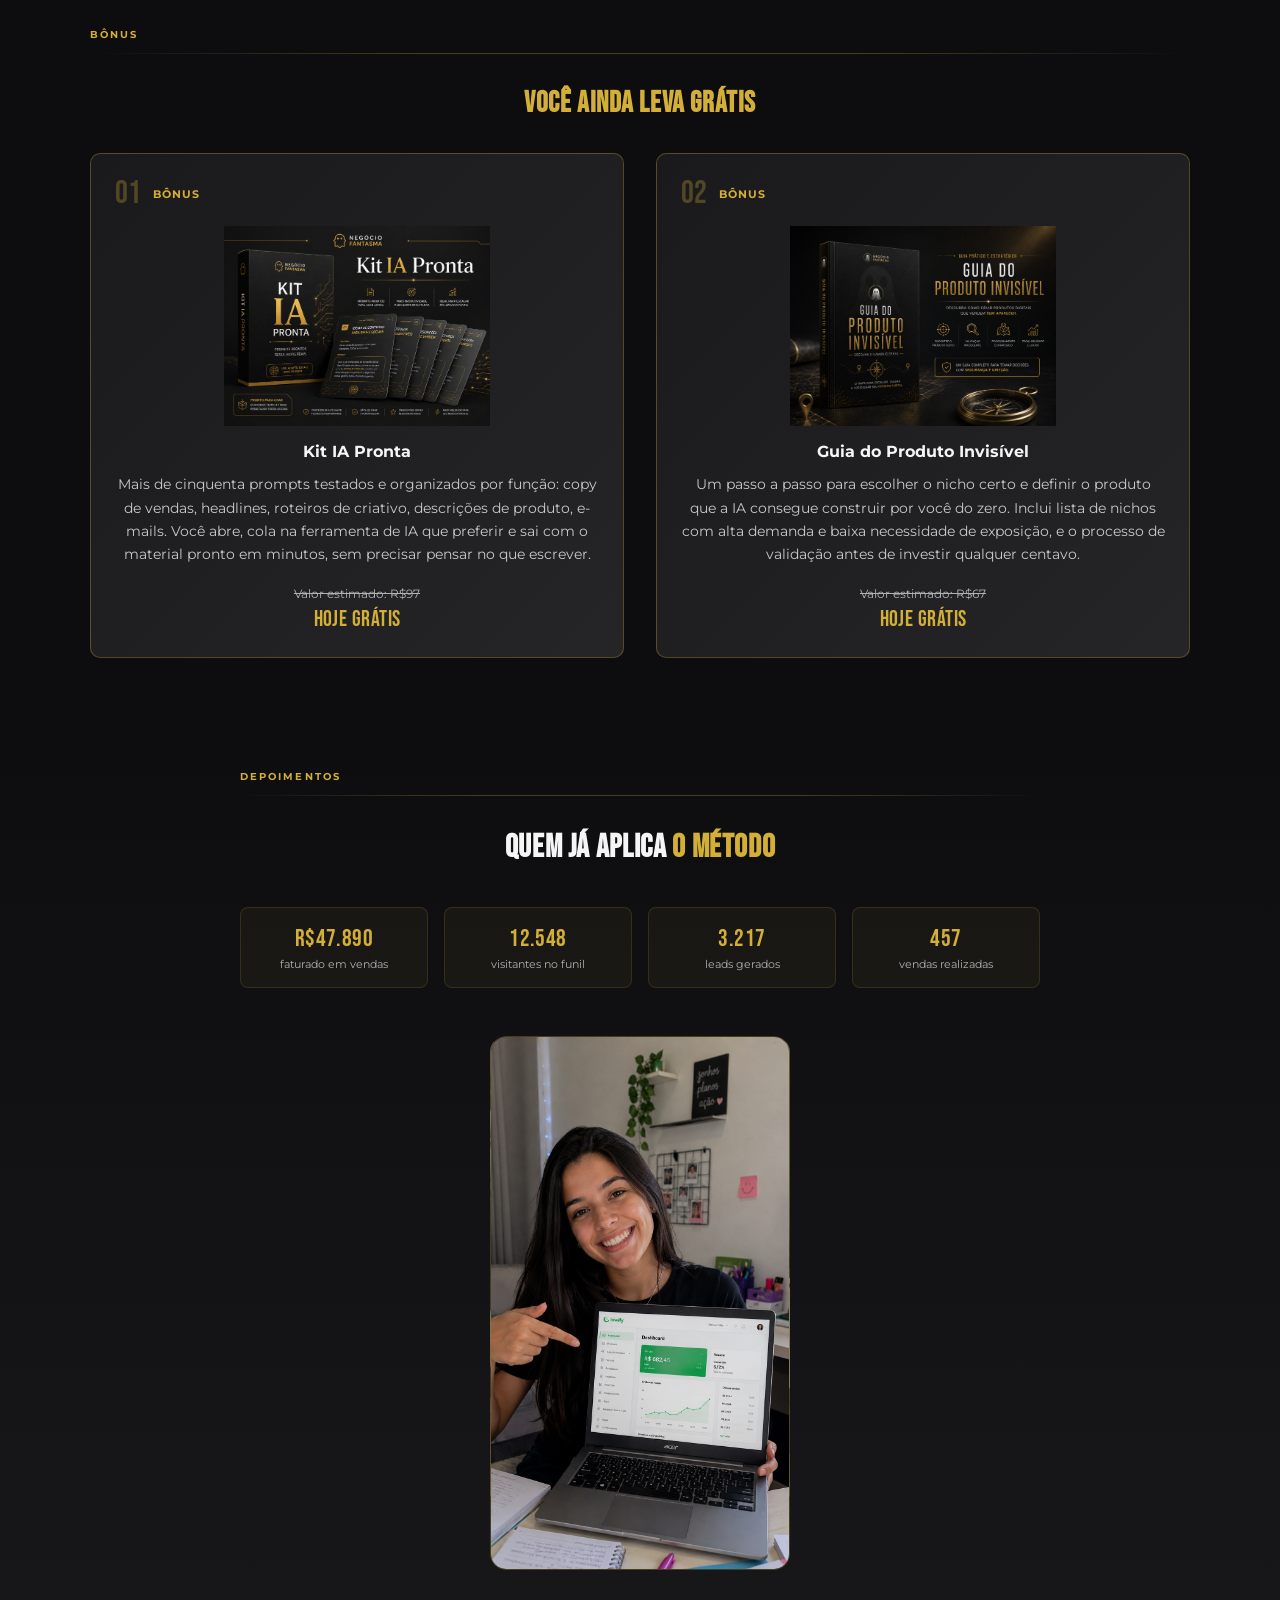
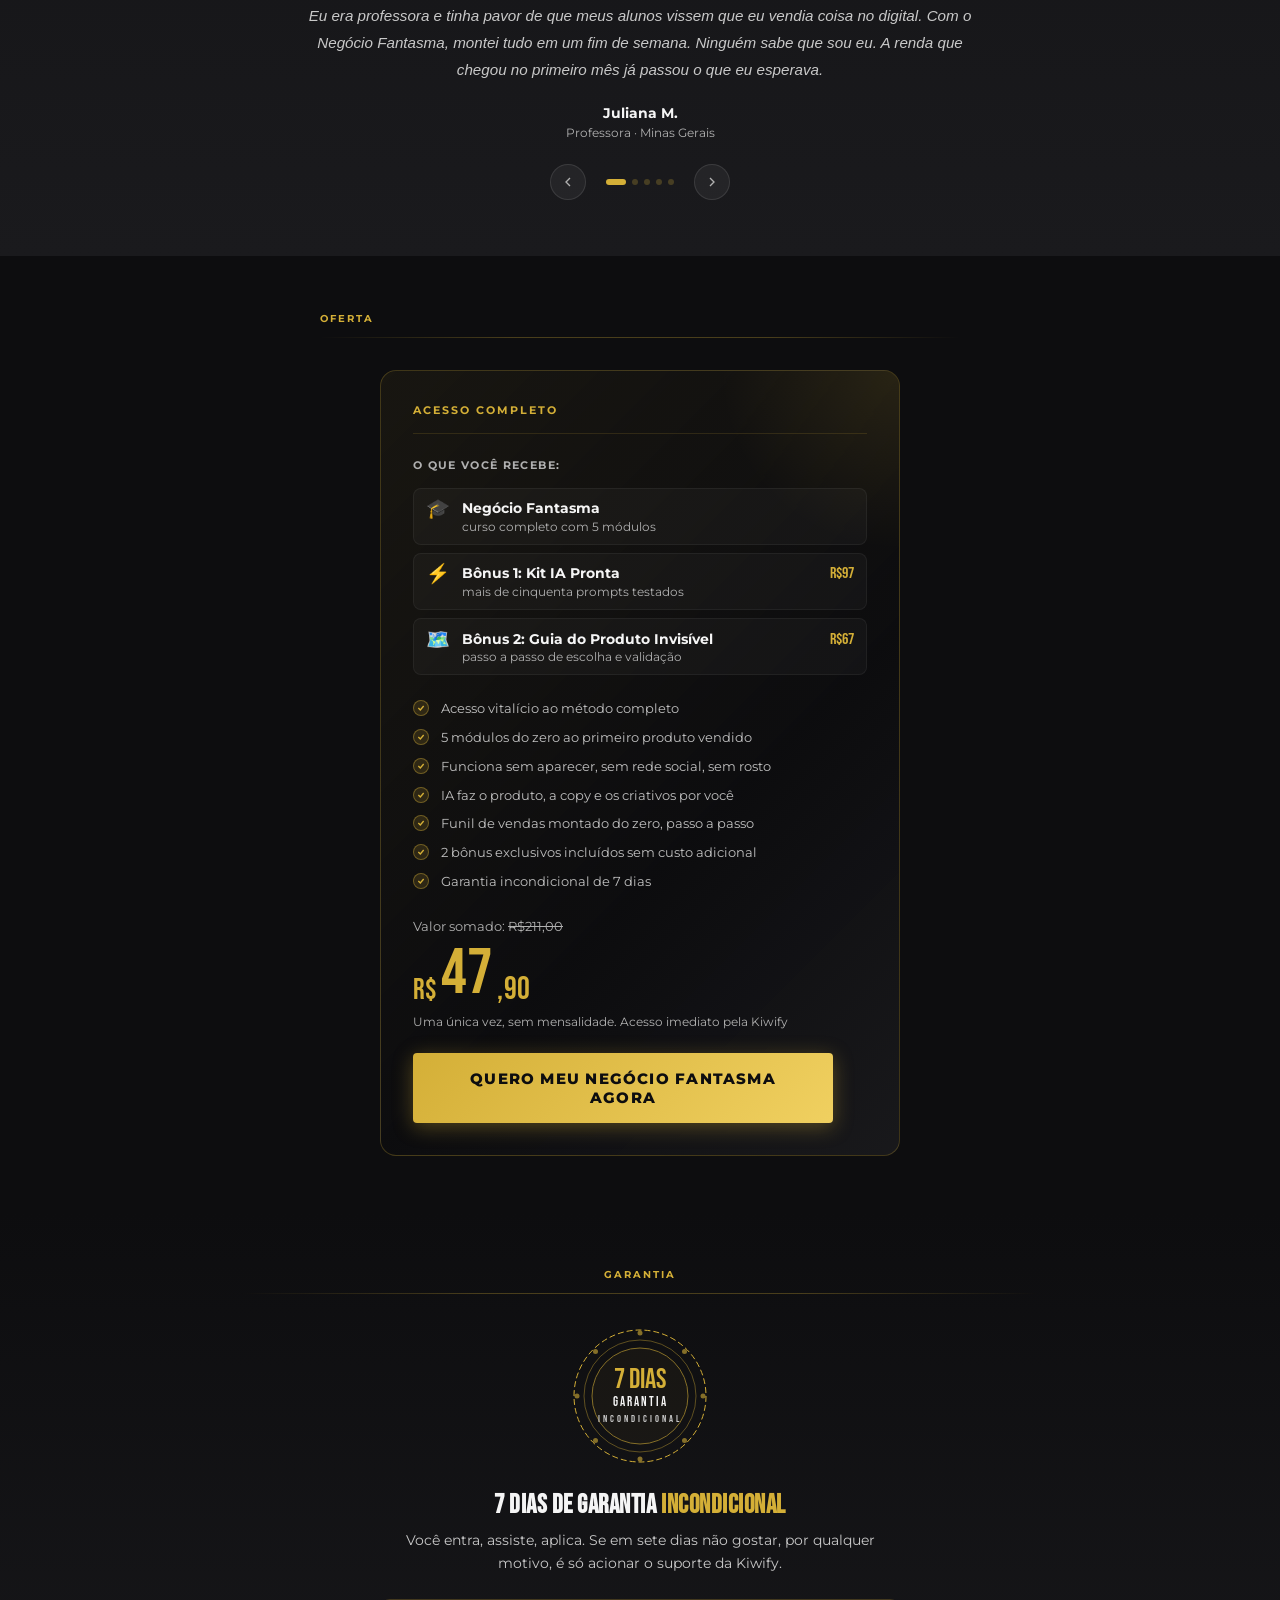
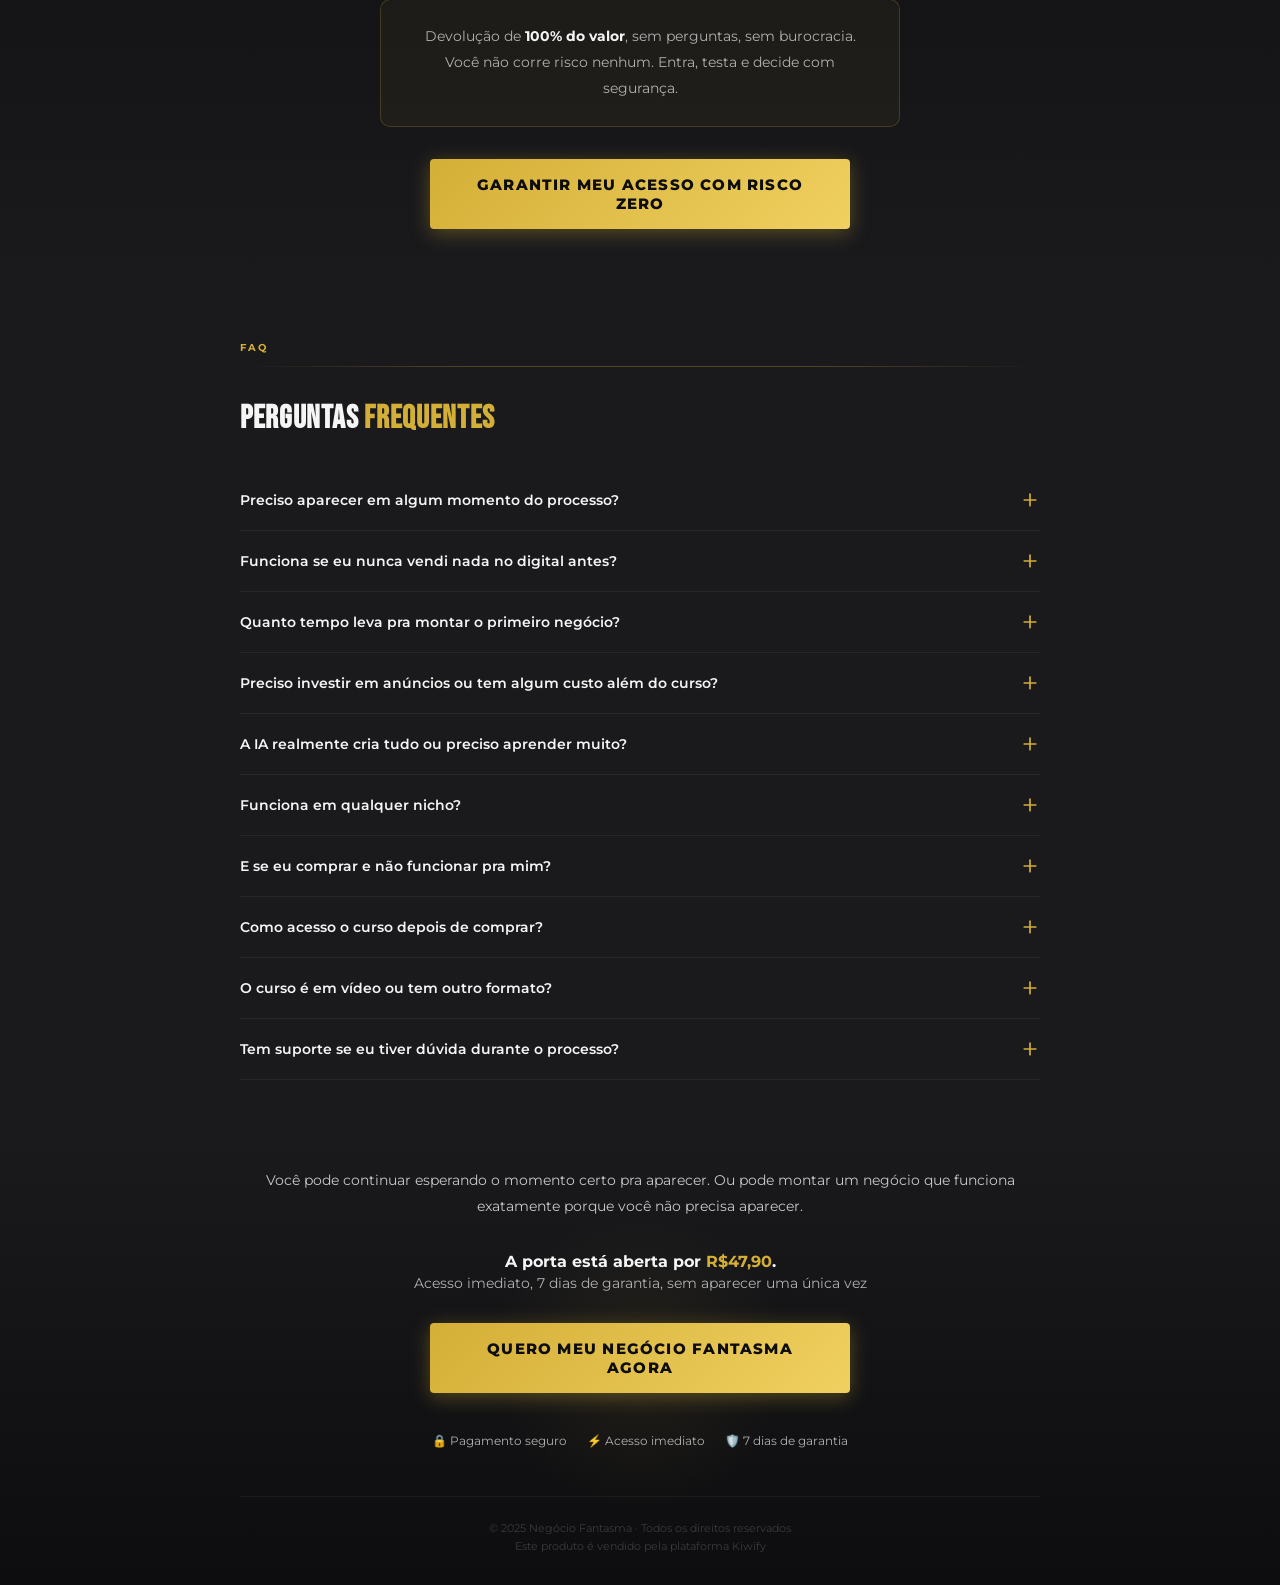
==== commit 38b1c8e9: "Fix: fotos dos depoimentos sem corte + FAQ 7-10 visiveis (espaco vazio no fim) - Carrossel de depoim" ====
--- a/index.html
+++ b/index.html
@@ -386,7 +386,8 @@
 
     <!-- CircularTestimonials -->
     <div id="nf-circ-container" class="nf-fade-up" style="max-width:680px;margin:0 auto;">
-      <div class="nf-circ-images" style="position:relative;height:200px;display:flex;align-items:flex-end;justify-content:center;margin-bottom:2rem;perspective:800px;"></div>
+      <!-- quadro retrato na proporção exata das fotos (941x1672) pra não cortar -->
+      <div class="nf-circ-images" style="position:relative;width:min(300px,75vw);aspect-ratio:941/1672;height:auto;margin:0 auto 2rem;perspective:800px;"></div>
 
       <div style="text-align:center;margin-bottom:1.5rem;">
         <p class="nf-circ-quote" style="font-size:0.95rem;line-height:1.8;color:#c8c8c8;font-style:italic;margin-bottom:1.25rem;min-height:80px;transition:opacity 0.3s,transform 0.3s;"></p>
--- a/styles.css
+++ b/styles.css
@@ -299,6 +299,8 @@
 .nf-stagger.visible > *:nth-child(4) { opacity: 1; transform: none; transition-delay: 0.35s; }
 .nf-stagger.visible > *:nth-child(5) { opacity: 1; transform: none; transition-delay: 0.45s; }
 .nf-stagger.visible > *:nth-child(6) { opacity: 1; transform: none; transition-delay: 0.55s; }
+/* do 7º em diante (ex: FAQ tem 10 itens) — sem isso ficam opacity:0 pra sempre */
+.nf-stagger.visible > *:nth-child(n+7) { opacity: 1; transform: none; transition-delay: 0.65s; }
 
 /* blur-in animation (replaces framer-motion) */
 @keyframes nf-blur-in {
